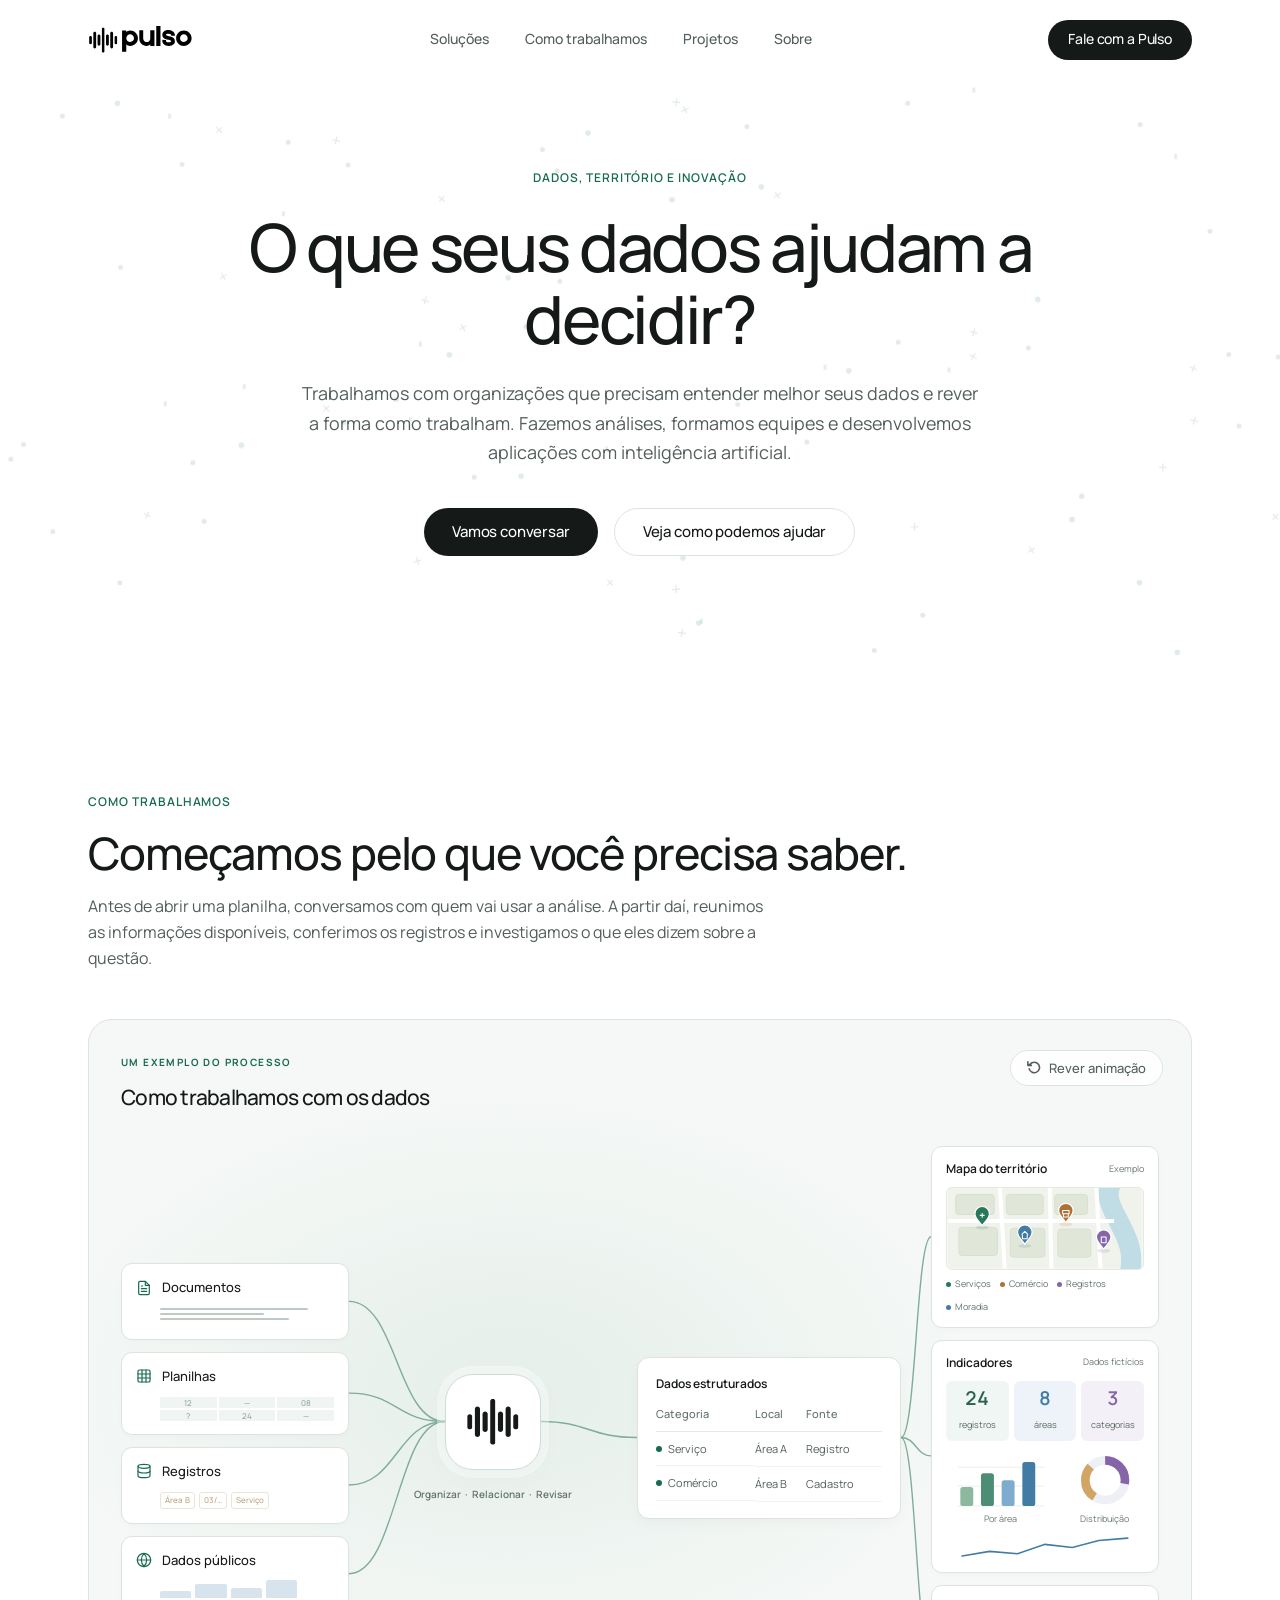
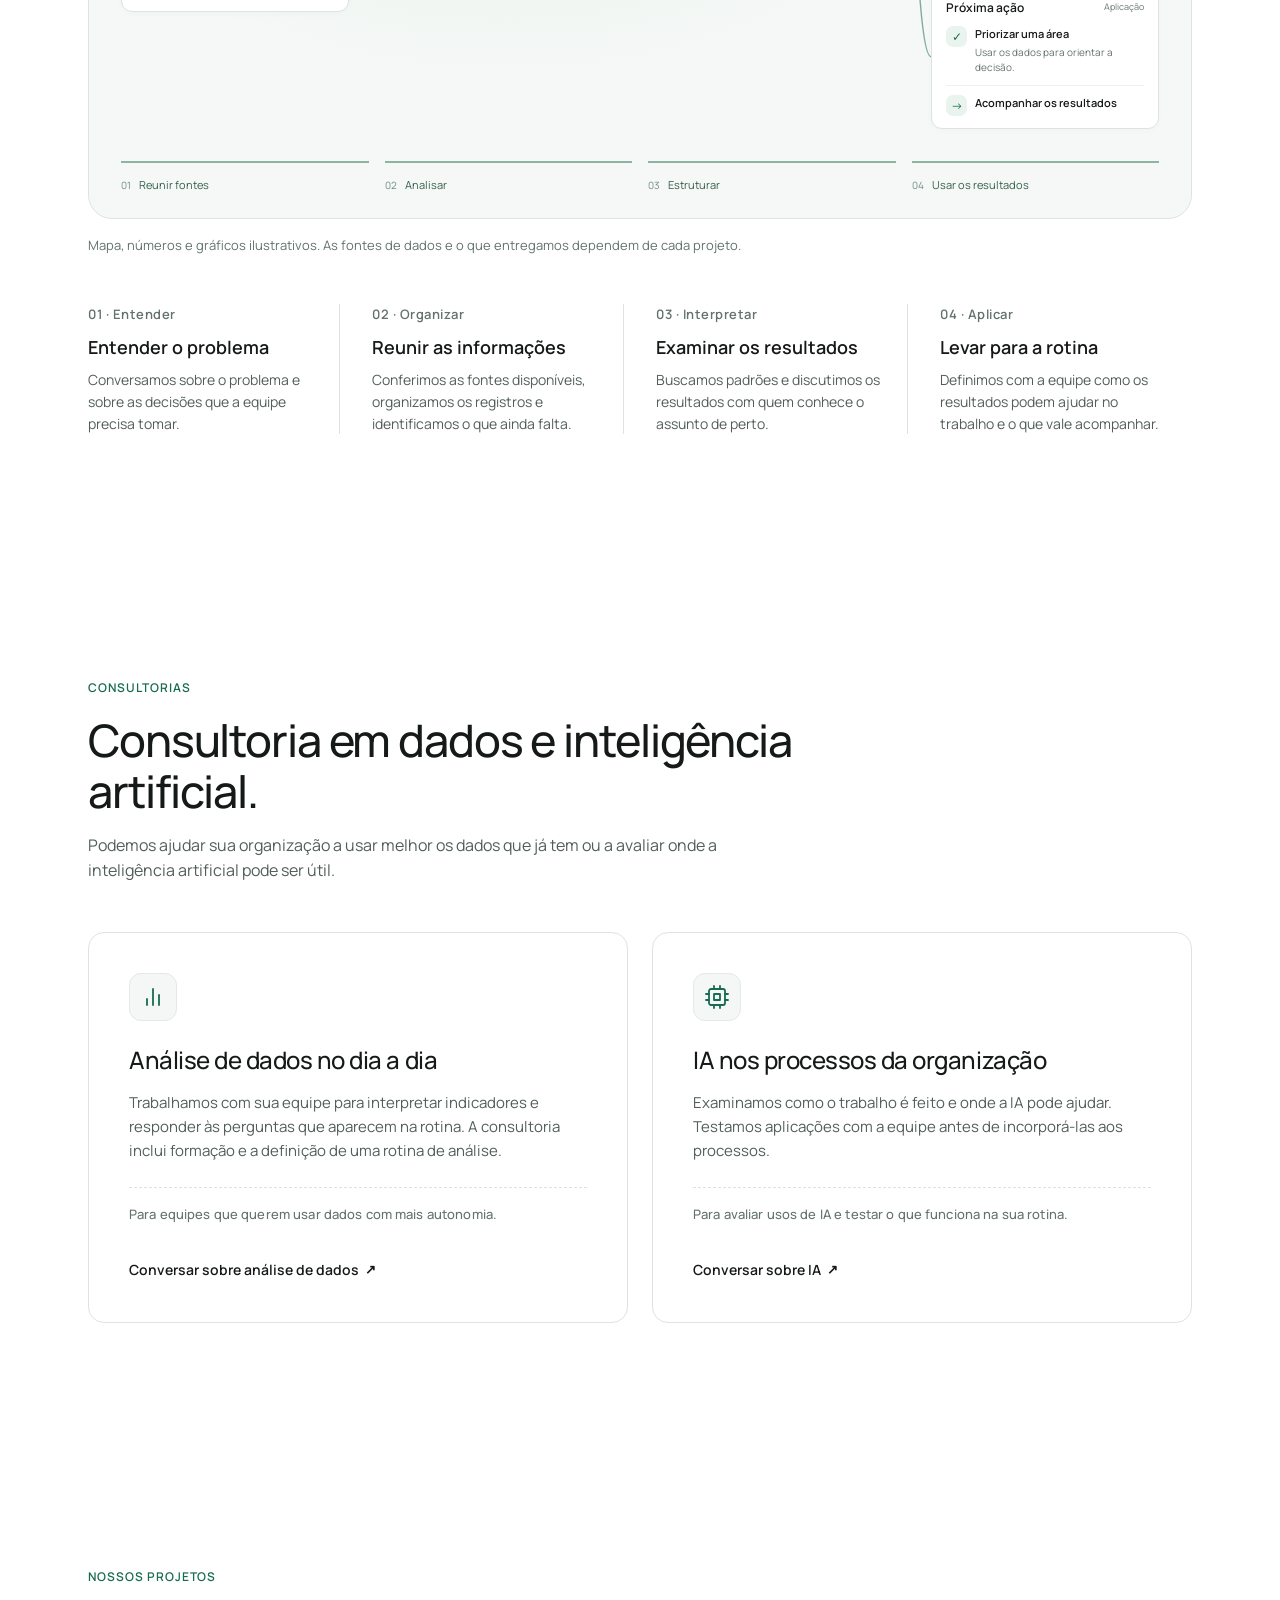
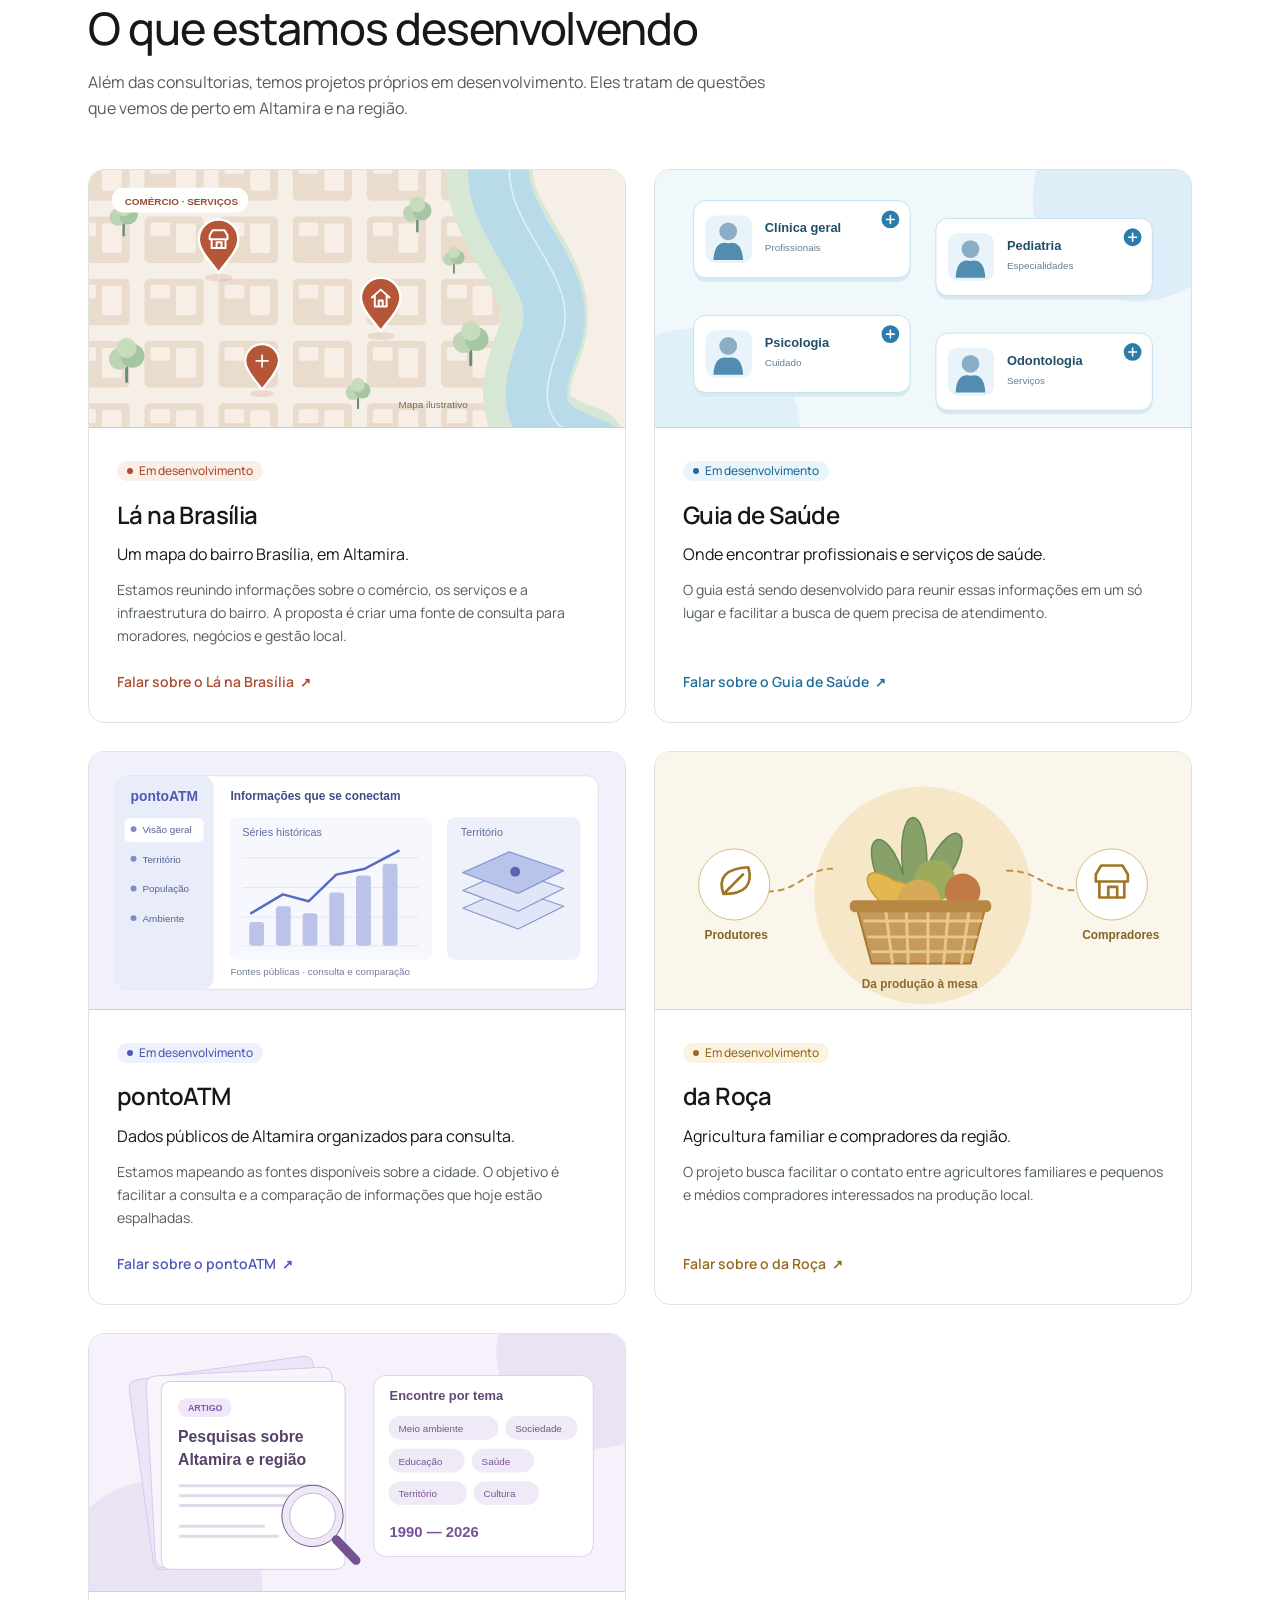
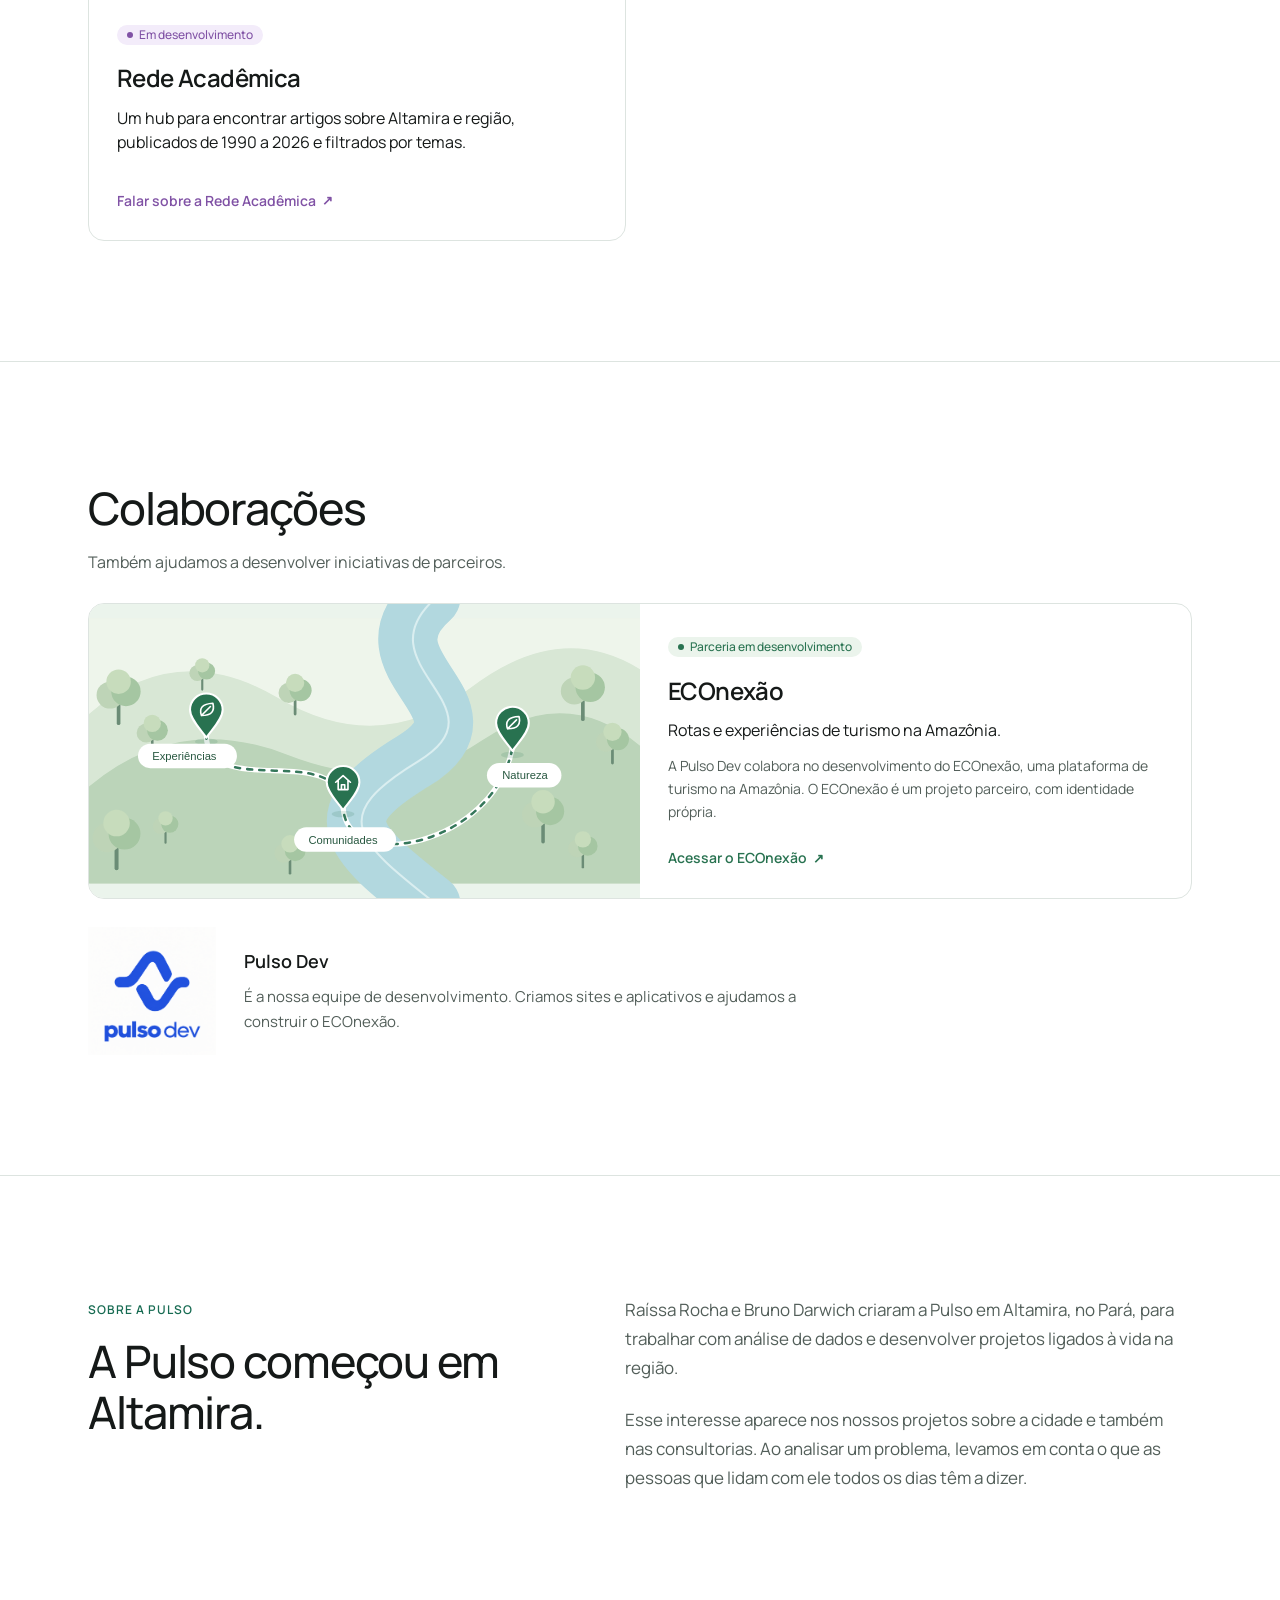
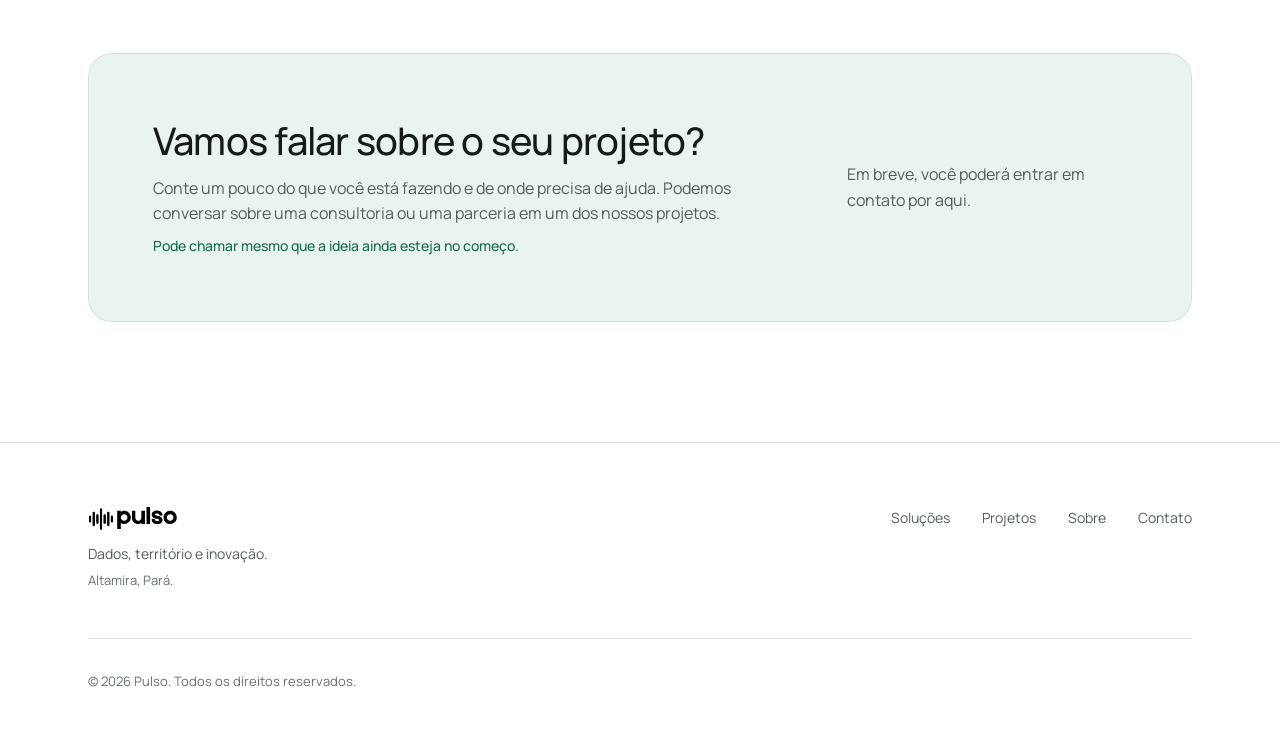
==== index.html @ f9146156 "feat: site institucional da Pulso com dinâmicas interativas e motion design" ====
<!DOCTYPE html>
<html lang="pt-BR">
<head>
  <meta charset="UTF-8">
  <meta name="viewport" content="width=device-width, initial-scale=1.0">
  <title>Pulso | Dados, território e inovação</title>
  
  <meta name="description" content="A Pulso trabalha com análise de dados, formação de equipes e uso de IA em processos. Conheça nossas consultorias e os projetos que desenvolvemos em Altamira.">
  <meta property="og:title" content="Pulso | Dados, território e inovação">
  <meta property="og:description" content="Conheça as consultorias em análise de dados e IA da Pulso e os projetos que estamos desenvolvendo em Altamira e na região.">
  <meta property="og:type" content="website">
  <meta property="og:url" content="https://brunodarwich.github.io/pulso/">
  <meta property="og:locale" content="pt_BR">
  <meta property="og:image" content="https://brunodarwich.github.io/pulso/assets/images/pulso-social.png">
  <meta property="og:image:width" content="1200">
  <meta property="og:image:height" content="630">
  <meta property="og:image:alt" content="Pulso — Da informação dispersa à ação">
  <meta name="twitter:card" content="summary_large_image">

  <!-- Favicon -->
  <link rel="icon" type="image/svg+xml" href="assets/images/pulso-symbol-ui.svg">

  <!-- Pré-carregamento e Tipografia Manrope -->
  <link rel="preconnect" href="https://fonts.googleapis.com">
  <link rel="preconnect" href="https://fonts.gstatic.com" crossorigin>
  <link href="https://fonts.googleapis.com/css2?family=Manrope:wght@400;500;600;700&display=swap" rel="stylesheet">

  <!-- Folhas de Estilos -->
  <link rel="stylesheet" href="styles/main.css">
  <link rel="stylesheet" href="styles/animation.css">

  <!-- Scripts da Aplicação Pulso -->
  <script src="scripts/config.js" defer></script>
  <script src="scripts/animation.js" defer></script>
  <script src="scripts/project-motion.js" defer></script>
  <script src="scripts/main.js" defer></script>
</head>
<body>

  <!-- Link de Acessibilidade: Pular para o Conteúdo -->
  <a href="#main-content" class="skip-link">Pular para o conteúdo principal</a>

  <!-- ========================================================================
       CABEÇALHO (Sticky Header)
       ======================================================================== -->
  <header class="site-header" role="banner">
    <div class="container">
      <a href="#inicio" class="header-brand" aria-label="Pulso — Página inicial">
        <img src="assets/images/pulso-logo-ui.svg" alt="Pulso" class="header-logo" width="116" height="31">
      </a>

      <!-- Navegação Desktop -->
      <nav class="nav-desktop" aria-label="Navegação principal">
        <a href="#solucoes" class="nav-link">Soluções</a>
        <a href="#como-trabalhamos" class="nav-link">Como trabalhamos</a>
        <a href="#projetos" class="nav-link">Projetos</a>
        <a href="#sobre" class="nav-link">Sobre</a>
      </nav>

      <!-- CTA Cabeçalho Desktop -->
      <div class="header-cta">
        <a href="#contato" class="btn btn-primary" data-contact-context="general">Fale com a Pulso</a>
      </div>

      <!-- Botão Menu Mobile -->
      <button class="mobile-menu-toggle" aria-label="Abrir menu de navegação" aria-expanded="false" aria-controls="mobile-drawer">
        <span></span>
        <span></span>
        <span></span>
      </button>
    </div>
  </header>

  <!-- Gaveta de Navegação Mobile -->
  <div id="mobile-drawer" class="mobile-drawer" inert role="dialog" aria-modal="true" aria-label="Menu móvel">
    <button type="button" class="mobile-menu-close" aria-label="Fechar menu de navegação">Fechar <span aria-hidden="true">×</span></button>
    <nav class="mobile-nav-links">
      <a href="#solucoes" class="mobile-nav-link">Soluções</a>
      <a href="#como-trabalhamos" class="mobile-nav-link">Como trabalhamos</a>
      <a href="#projetos" class="mobile-nav-link">Projetos</a>
      <a href="#sobre" class="mobile-nav-link">Sobre</a>
    </nav>
    <div class="mobile-drawer-footer">
      <a href="#contato" class="btn btn-primary" style="width: 100%;" data-contact-context="general">Fale com a Pulso</a>
    </div>
  </div>

  <!-- ========================================================================
       CONTEÚDO PRINCIPAL
       ======================================================================== -->
  <main id="main-content">

    <!-- 1. HERO SECTION -->
    <section id="inicio" class="hero" aria-labelledby="hero-title">
      <!-- Canvas Ambiental: Dados Sendo Organizados e Estruturados -->
      <canvas id="hero-data-canvas" class="hero-data-canvas" aria-hidden="true"></canvas>

      <div class="container">
        <span class="eyebrow" data-reveal="fade-up">DADOS, TERRITÓRIO E INOVAÇÃO</span>
        <h1 id="hero-title" class="hero-headline" data-reveal="hero-title">
          O que seus dados ajudam a decidir?
        </h1>
        <p class="hero-support" data-reveal="fade-up">
          Trabalhamos com organizações que precisam entender melhor seus dados e rever a forma como trabalham. Fazemos análises, formamos equipes e desenvolvemos aplicações com inteligência artificial.
        </p>
        <div class="hero-actions" data-reveal="fade-up">
          <a href="#contato" class="btn btn-primary" data-contact-context="general">Vamos conversar</a>
          <a href="#solucoes" class="btn btn-secondary">Veja como podemos ajudar</a>
        </div>
      </div>
    </section>

    <!-- 2. COMO TRABALHAMOS (Demonstração Animada do Método) -->
    <section id="como-trabalhamos" class="method-section section-spacing" aria-labelledby="method-title">
      <div class="container">
        <header class="method-header">
          <span class="eyebrow">COMO TRABALHAMOS</span>
          <h2 id="method-title" class="section-headline">
            Começamos pelo que você precisa saber.
          </h2>
          <p class="section-support">
            Antes de abrir uma planilha, conversamos com quem vai usar a análise. A partir daí, reunimos as informações disponíveis, conferimos os registros e investigamos o que eles dizem sobre a questão.
          </p>
        </header>

        <!-- Palco Animado de Transformação -->
        <div class="stage-wrapper">
          <div class="stage-container" aria-label="Demonstração visual do método Pulso">
            
            <div class="stage-intro">
              <span class="stage-eyebrow">UM EXEMPLO DO PROCESSO</span>
              <h3>Como trabalhamos com os dados</h3>
            </div>
            <!-- Botão de Controle (Rever / Pausar / Continuar) -->
            <div class="stage-controls">
              <button id="stage-control-btn" class="btn-stage-control" hidden type="button" aria-live="polite">
                <svg id="stage-control-icon" viewBox="0 0 16 16" fill="none" stroke="currentColor" stroke-width="1.8" stroke-linecap="round" stroke-linejoin="round">
                  <path d="M1 1v4h4M13 13v-4h-4"/>
                  <path d="M2.51 9a6 6 0 1 0 1.2-5.46L1 5"/>
                </svg>
                <span id="stage-control-text">Ver animação</span>
              </button>
            </div>

            <!-- Grid de Conteúdo do Palco -->
            <div class="stage-flow" aria-hidden="true">
            <!-- Canvas SVG com Caminhos e Conexões Vetoriais -->
            <svg class="stage-svg-canvas" viewBox="0 0 1104 380" preserveAspectRatio="none" aria-hidden="true">
              <!-- Conexões das 4 Fontes para o Centro -->
              <path class="flow-path path-src-1" d="M 195 90 C 260 90, 310 180, 360 180"/>
              <path class="flow-path path-src-2" d="M 195 150 C 255 150, 305 185, 360 185"/>
              <path class="flow-path path-src-3" d="M 195 215 C 255 215, 305 195, 360 195"/>
              <path class="flow-path path-src-4" d="M 195 280 C 260 280, 310 200, 360 200"/>

              <!-- Partículas em Movimento -->
              <circle class="flow-particle part-1" cx="210" cy="90" r="3.5"/>
              <circle class="flow-particle part-2" cx="210" cy="150" r="3.5"/>
              <circle class="flow-particle part-3" cx="210" cy="215" r="3.5"/>
              <circle class="flow-particle part-4" cx="210" cy="280" r="3.5"/>

              <!-- Conexão do Centro para a Tabela de Dados Estruturados -->
              <path class="flow-path path-center-table" d="M 450 190 L 520 190"/>

              <!-- Conexões da Tabela para as 3 Saídas -->
              <path class="flow-path path-out-1" d="M 760 190 C 805 190, 815 95, 860 95"/>
              <path class="flow-path path-out-2" d="M 760 190 L 860 190"/>
              <path class="flow-path path-out-3" d="M 760 190 C 805 190, 815 285, 860 285"/>
              <circle class="flow-particle" r="3.5"/>
              <circle class="flow-particle" r="3.5"/>
              <circle class="flow-particle" r="3.5"/>
              <circle class="flow-particle" r="3.5"/>
            </svg>

              <!-- ZONA 1: Fontes de Informação -->
              <div class="zone-sources">
                <div class="stage-mobile-phase" data-stage-phase="0"><span>01</span> Reunir fontes</div>
                <div class="source-card card-doc">
                  <svg viewBox="0 0 24 24" fill="none" stroke="currentColor" stroke-width="1.8" stroke-linecap="round" stroke-linejoin="round">
                    <path d="M14 2H6a2 2 0 0 0-2 2v16a2 2 0 0 0 2 2h12a2 2 0 0 0 2-2V8z"></path>
                    <polyline points="14 2 14 8 20 8"></polyline>
                    <line x1="16" y1="13" x2="8" y2="13"></line>
                    <line x1="16" y1="17" x2="8" y2="17"></line>
                    <line x1="10" y1="9" x2="8" y2="9"></line>
                  </svg>
                  <span>Documentos</span><span class="source-preview preview-document"><i></i><i></i><i></i></span>
                </div>
                <div class="source-card card-sheet">
                  <svg viewBox="0 0 24 24" fill="none" stroke="currentColor" stroke-width="1.8" stroke-linecap="round" stroke-linejoin="round">
                    <rect x="3" y="3" width="18" height="18" rx="2" ry="2"></rect>
                    <line x1="3" y1="9" x2="21" y2="9"></line>
                    <line x1="3" y1="15" x2="21" y2="15"></line>
                    <line x1="9" y1="3" x2="9" y2="21"></line>
                    <line x1="15" y1="3" x2="15" y2="21"></line>
                  </svg>
                  <span>Planilhas</span><span class="source-preview preview-sheet"><i>12</i><i>—</i><i>08</i><i>?</i><i>24</i><i>—</i></span>
                </div>
                <div class="source-card card-records">
                  <svg viewBox="0 0 24 24" fill="none" stroke="currentColor" stroke-width="1.8" stroke-linecap="round" stroke-linejoin="round">
                    <ellipse cx="12" cy="5" rx="9" ry="3"></ellipse>
                    <path d="M21 12c0 1.66-4 3-9 3s-9-1.34-9-3"></path>
                    <path d="M3 5v14c0 1.66 4 3 9 3s9-1.34 9-3V5"></path>
                  </svg>
                  <span>Registros</span><span class="source-preview preview-record"><i>Área B</i><i>03/…</i><i>Serviço</i></span>
                </div>
                <div class="source-card card-public">
                  <svg viewBox="0 0 24 24" fill="none" stroke="currentColor" stroke-width="1.8" stroke-linecap="round" stroke-linejoin="round">
                    <circle cx="12" cy="12" r="10"></circle>
                    <line x1="2" y1="12" x2="22" y2="12"></line>
                    <path d="M12 2a15.3 15.3 0 0 1 4 10 15.3 15.3 0 0 1-4 10 15.3 15.3 0 0 1-4-10 15.3 15.3 0 0 1 4-10z"></path>
                  </svg>
                  <span>Dados públicos</span><span class="source-preview preview-public"><i></i><i></i><i></i><i></i></span>
                </div>

                <!-- Fragmentos flutuantes -->
                <div class="floating-frag frag-1"></div>
                <div class="floating-frag frag-2"></div>
                <div class="floating-frag frag-3"></div>
                <div class="floating-frag frag-4"></div>
              </div>


              <!-- ZONA 2: Núcleo Organizador (Símbolo Pulso) -->
              <div class="zone-pulse-hub">
                <div class="stage-mobile-phase" data-stage-phase="1"><span>02</span> Analisar</div>
                <div class="pulse-symbol-stage" aria-label="Símbolo Pulso">
                  <svg viewBox="6 45 70 63" fill="none">
                    <defs>
                      <clipPath id="stage-clip-center"><path d="M 37 47.363281 L 44 47.363281 L 44 105.113281 L 37 105.113281 Z"/></clipPath>
                      <clipPath id="stage-clip-left"><path d="M 8.5 66 L 15 66 L 15 86 L 8.5 86 Z"/></clipPath>
                      <clipPath id="stage-clip-right"><path d="M 66 66 L 73 66 L 73 86 L 66 86 Z"/></clipPath>
                    </defs>
                    <g fill="currentColor">
                      <!-- Barra 4 (Centro - mais alta) -->
                      <g clip-path="url(#stage-clip-center)">
                        <path class="stage-bar" d="M 40.75 47.36 C 42.53 47.36 43.98 48.8 43.98 50.57 L 43.98 101.9 C 43.98 103.67 42.53 105.1 40.75 105.1 C 38.97 105.1 37.52 103.67 37.52 101.9 L 37.52 50.57 C 37.52 48.8 38.97 47.36 40.75 47.36 Z"/>
                      </g>
                      <!-- Barra 1 (Extrema esquerda) -->
                      <g clip-path="url(#stage-clip-left)">
                        <path class="stage-bar" d="M 11.73 66.61 C 13.51 66.61 14.95 68.05 14.95 69.82 L 14.95 82.65 C 14.95 84.42 13.51 85.86 11.73 85.86 C 9.95 85.86 8.5 84.42 8.5 82.65 L 8.5 69.82 C 8.5 68.05 9.95 66.61 11.73 66.61 Z"/>
                      </g>
                      <!-- Barra 2 -->
                      <path class="stage-bar" d="M 24.63 60.2 C 24.63 58.42 23.18 56.98 21.4 56.98 C 19.62 56.98 18.18 58.42 18.18 60.2 L 18.18 92.28 C 18.18 94.05 19.62 95.48 21.4 95.48 C 23.18 95.48 24.63 94.05 24.63 92.28 Z"/>
                      <!-- Barra 3 -->
                      <path class="stage-bar" d="M 31.08 63.4 C 32.86 63.4 34.3 64.84 34.3 66.61 L 34.3 85.86 C 34.3 87.63 32.86 89.07 31.08 89.07 C 29.3 89.07 27.85 87.63 27.85 85.86 L 27.85 66.61 C 27.85 64.84 29.3 63.4 31.08 63.4 Z"/>
                      <!-- Barra 7 (Extrema direita) -->
                      <g clip-path="url(#stage-clip-right)">
                        <path class="stage-bar" d="M 66.55 69.82 C 66.55 68.05 68 66.61 69.78 66.61 C 71.56 66.61 73 68.05 73 69.82 L 73 82.65 C 73 84.42 71.56 85.86 69.78 85.86 C 68 85.86 66.55 84.42 66.55 82.65 Z"/>
                      </g>
                      <!-- Barra 6 -->
                      <path class="stage-bar" d="M 60.1 56.98 C 61.88 56.98 63.33 58.42 63.33 60.2 L 63.33 92.28 C 63.33 94.05 61.88 95.48 60.1 95.48 C 58.32 95.48 56.88 94.05 56.88 92.28 L 56.88 60.2 C 56.88 58.42 58.32 56.98 60.1 56.98 Z"/>
                      <!-- Barra 5 -->
                      <path class="stage-bar" d="M 53.65 66.61 C 53.65 64.84 52.21 63.4 50.43 63.4 C 48.65 63.4 47.2 64.84 47.2 66.61 L 47.2 85.86 C 47.2 87.63 48.65 89.07 50.43 89.07 C 52.21 89.07 53.65 87.63 53.65 85.86 Z"/>
                    </g>
                  </svg>
                </div>
                <div class="pulse-steps-legend">
                  <span class="pulse-step-tag step-organizar">Organizar</span>
                  <span>·</span>
                  <span class="pulse-step-tag step-relacionar">Relacionar</span>
                  <span>·</span>
                  <span class="pulse-step-tag step-revisar">Revisar</span>
                </div>
              </div>


              <!-- ZONA 3: Tabela de Dados Estruturados -->
              <div class="zone-structured-table">
                <div class="stage-mobile-phase" data-stage-phase="2"><span>03</span> Estruturar</div>
                <div class="table-header-title">Dados estruturados</div>
                <table class="structured-table">
                  <thead>
                    <tr>
                      <th>Categoria</th>
                      <th>Local</th>
                      <th>Fonte</th>
                    </tr>
                  </thead>
                  <tbody>
                    <tr class="table-row">
                      <td class="status-dot-cell"><span class="dot-green"></span> Serviço</td>
                      <td>Área A</td>
                      <td>Registro</td>
                    </tr>
                    <tr class="table-row">
                      <td class="status-dot-cell"><span class="dot-green"></span> Comércio</td>
                      <td>Área B</td>
                      <td>Cadastro</td>
                    </tr>
                  </tbody>
                </table>
              </div>

              <!-- ZONA 4: Saídas e Aplicação -->
              <div class="zone-outputs">
                <div class="stage-mobile-phase" data-stage-phase="3"><span>04</span> Usar os resultados</div>
                <!-- Illustrative outputs: each detail follows the stage's shared clock. -->
                <div class="output-card output-map">
                  <div class="output-heading"><span class="output-label">Mapa do território</span><span class="result-note">Exemplo</span></div>
                  <div class="mini-map-visual">
                    <svg class="mini-map-svg" viewBox="0 0 240 100" fill="none">
                      <rect width="240" height="100" fill="#F0F3EC"/>
                      <path d="M 205 -10 C 180 23 242 56 224 110" stroke="#C0DCE5" stroke-width="25"/>
                      <g fill="#E0E7D9" stroke="#D4DECD"><rect x="9" y="8" width="48" height="25" rx="4"/><rect x="72" y="8" width="46" height="25" rx="4"/><rect x="132" y="8" width="41" height="25" rx="4"/><rect x="13" y="49" width="48" height="35" rx="4"/><rect x="77" y="50" width="43" height="36" rx="4"/><rect x="136" y="51" width="41" height="35" rx="4"/></g>
                      <path d="M 0 41 H 206 M 64 0 L 70 100 M 126 0 L 128 100 M 184 0 L 189 100" stroke="white" stroke-width="5"/>
                      <g transform="translate(42 47)"><g class="result-pin" data-result="pin" data-order="0"><ellipse cy="2" rx="8" ry="2.5" fill="#28785A" opacity=".16"/><path d="M 0 0 C -3 -5 -9 -9 -9 -15 A 9 9 0 1 1 9 -15 C 9 -9 3 -5 0 0 Z" fill="#28785A" stroke="white" stroke-width="1.5"/><path d="M -3 -13 H 3 M 0 -16 V -10" stroke="white" stroke-width="1.3" stroke-linejoin="round" fill="none"/></g></g><g transform="translate(95 70)"><g class="result-pin" data-result="pin" data-order="1"><ellipse cy="2" rx="8" ry="2.5" fill="#427CA5" opacity=".16"/><path d="M 0 0 C -3 -5 -9 -9 -9 -15 A 9 9 0 1 1 9 -15 C 9 -9 3 -5 0 0 Z" fill="#427CA5" stroke="white" stroke-width="1.5"/><path d="M -4 -12 L 0 -16 L 4 -12 M -3 -12 V -7 H 3 V -12" stroke="white" stroke-width="1.3" stroke-linejoin="round" fill="none"/></g></g><g transform="translate(146 43)"><g class="result-pin" data-result="pin" data-order="2"><ellipse cy="2" rx="8" ry="2.5" fill="#AD7138" opacity=".16"/><path d="M 0 0 C -3 -5 -9 -9 -9 -15 A 9 9 0 1 1 9 -15 C 9 -9 3 -5 0 0 Z" fill="#AD7138" stroke="white" stroke-width="1.5"/><path d="M -4 -15 H 4 V -11 H -4 Z M -3 -11 V -7 H 3 V -11" stroke="white" stroke-width="1.3" stroke-linejoin="round" fill="none"/></g></g><g transform="translate(193 76)"><g class="result-pin" data-result="pin" data-order="3"><ellipse cy="2" rx="8" ry="2.5" fill="#8564A7" opacity=".16"/><path d="M 0 0 C -3 -5 -9 -9 -9 -15 A 9 9 0 1 1 9 -15 C 9 -9 3 -5 0 0 Z" fill="#8564A7" stroke="white" stroke-width="1.5"/><path d="M -3 -15 H 3 V -8 H -3 Z" stroke="white" stroke-width="1.3" stroke-linejoin="round" fill="none"/></g></g>
                    </svg>
                  </div>
                  <div class="map-key"><span>Serviços</span><span>Comércio</span><span>Registros</span><span>Moradia</span></div>
                </div>
                <div class="output-card output-metrics">
                  <div class="output-heading"><span class="output-label">Indicadores</span><span class="result-note">Dados fictícios</span></div>
                  <div class="result-stats">
                    <div data-result="stat"><strong data-count="24">24</strong><span>registros</span></div>
                    <div data-result="stat"><strong data-count="8">8</strong><span>áreas</span></div>
                    <div data-result="stat"><strong data-count="3">3</strong><span>categorias</span></div>
                  </div>
                  <div class="result-charts">
                    <div><svg viewBox="0 0 110 72" fill="none"><path d="M 5 20 H 106 M 5 42 H 106 M 5 65 H 106" stroke="#E8EDEA"/><rect data-result="bar" data-order="0" x="8" y="43" width="15" height="22" rx="3" fill="#8CB8A0"/><rect data-result="bar" data-order="1" x="32" y="27" width="15" height="38" rx="3" fill="#4E8D75"/><rect data-result="bar" data-order="2" x="56" y="35" width="15" height="30" rx="3" fill="#7EACCE"/><rect data-result="bar" data-order="3" x="80" y="14" width="15" height="51" rx="3" fill="#427CA5"/></svg><span>Por área</span></div>
                    <div><svg viewBox="0 0 76 72" fill="none"><circle cx="38" cy="35" r="23" stroke="#EDF0F4" stroke-width="10"/><g transform="rotate(-90 38 35)"><circle data-result="ring" cx="38" cy="35" r="23" pathLength="100" stroke="#8564A7" stroke-width="10" stroke-dasharray="55 100"/><circle data-result="ring" data-order="1" cx="38" cy="35" r="23" pathLength="100" stroke="#D2A465" stroke-width="10" stroke-dasharray="28 100" stroke-dashoffset="-59"/></g></svg><span>Distribuição</span></div>
                  </div>
                  <svg class="result-trend" viewBox="0 0 220 32" fill="none"><path d="M 4 27 L 39 21 L 75 24 L 110 12 L 145 16 L 179 7 L 216 4" stroke="#427CA5" stroke-width="2" stroke-linecap="round" pathLength="100" data-result="trend"/></svg>
                </div>
                <div class="output-card output-action">
                  <div class="output-heading"><span class="output-label">Próxima ação</span><span class="result-note">Aplicação</span></div>
                  <div class="result-action" data-result="action"><span class="result-check">✓</span><div><strong>Priorizar uma área</strong><span>Usar os dados para orientar a decisão.</span></div></div>
                  <div class="result-action secondary" data-result="action" data-order="1"><span class="result-check">→</span><div><strong>Acompanhar os resultados</strong></div></div>
                </div>
              </div>

            </div>

            <div class="stage-timeline" aria-hidden="true">
              <div class="stage-phase" data-stage-phase="0"><span>01</span> Reunir fontes</div>
              <div class="stage-phase" data-stage-phase="1"><span>02</span> Analisar</div>
              <div class="stage-phase" data-stage-phase="2"><span>03</span> Estruturar</div>
              <div class="stage-phase" data-stage-phase="3"><span>04</span> Usar os resultados</div>
            </div>
            <!-- Descrição Textual de Acessibilidade -->
            <div style="position: absolute; width: 1px; height: 1px; padding: 0; margin: -1px; overflow: hidden; clip: rect(0, 0, 0, 0); white-space: nowrap; border: 0;">
              Informações dispersas em documentos, planilhas e registros são reunidas, organizadas e relacionadas. A análise transforma essas fontes em dados estruturados, mapas, indicadores e recomendações.
            </div>

          </div>
          <!-- Legenda Permanente -->
          <p class="stage-caption">
            Mapa, números e gráficos ilustrativos. As fontes de dados e o que entregamos dependem de cada projeto.
          </p>
        </div>

        <!-- Quatro Etapas do Método -->
        <div class="method-steps">
          <div class="step-card">
            <div class="step-number">01 · Entender</div>
            <h3 class="step-title">Entender o problema</h3>
            <p class="step-description">Conversamos sobre o problema e sobre as decisões que a equipe precisa tomar.</p>
          </div>
          <div class="step-card">
            <div class="step-number">02 · Organizar</div>
            <h3 class="step-title">Reunir as informações</h3>
            <p class="step-description">Conferimos as fontes disponíveis, organizamos os registros e identificamos o que ainda falta.</p>
          </div>
          <div class="step-card">
            <div class="step-number">03 · Interpretar</div>
            <h3 class="step-title">Examinar os resultados</h3>
            <p class="step-description">Buscamos padrões e discutimos os resultados com quem conhece o assunto de perto.</p>
          </div>
          <div class="step-card">
            <div class="step-number">04 · Aplicar</div>
            <h3 class="step-title">Levar para a rotina</h3>
            <p class="step-description">Definimos com a equipe como os resultados podem ajudar no trabalho e o que vale acompanhar.</p>
          </div>
        </div>

      </div>
    </section>

    <!-- 3. CONSULTORIAS (Consultorias) -->
    <section id="solucoes" class="consulting-section section-spacing" aria-labelledby="consulting-title">
      <div class="container">
        <header class="consulting-header">
          <span class="eyebrow">CONSULTORIAS</span>
          <h2 id="consulting-title" class="section-headline">
            Consultoria em dados e inteligência artificial.
          </h2>
          <p class="section-support">
            Podemos ajudar sua organização a usar melhor os dados que já tem ou a avaliar onde a inteligência artificial pode ser útil.
          </p>
        </header>

        <div class="consulting-grid">
          <!-- Consultoria 1: Cultura de Análise de Dados -->
          <article class="consulting-card">
            <div>
              <div class="consulting-icon-wrapper" aria-hidden="true">
                <svg viewBox="0 0 24 24" fill="none" stroke="currentColor" stroke-width="1.8" stroke-linecap="round" stroke-linejoin="round">
                  <line x1="18" y1="20" x2="18" y2="10"></line>
                  <line x1="12" y1="20" x2="12" y2="4"></line>
                  <line x1="6" y1="20" x2="6" y2="14"></line>
                </svg>
              </div>
              <h3 class="consulting-title">Análise de dados no dia a dia</h3>
              <p class="consulting-desc">
                Trabalhamos com sua equipe para interpretar indicadores e responder às perguntas que aparecem na rotina. A consultoria inclui formação e a definição de uma rotina de análise.
              </p>
              <div class="consulting-topics">
                Para equipes que querem usar dados com mais autonomia.
              </div>
            </div>
            <div class="consulting-footer">
              <a href="#contato" class="link-action" data-contact-context="culturaDados">
                Conversar sobre análise de dados <span class="arrow">↗</span>
              </a>
            </div>
          </article>

          <!-- Consultoria 2: Inovação de Processos com IA -->
          <article class="consulting-card">
            <div>
              <div class="consulting-icon-wrapper" aria-hidden="true">
                <svg viewBox="0 0 24 24" fill="none" stroke="currentColor" stroke-width="1.8" stroke-linecap="round" stroke-linejoin="round">
                  <rect x="4" y="4" width="16" height="16" rx="2" ry="2"></rect>
                  <rect x="9" y="9" width="6" height="6"></rect>
                  <line x1="9" y1="1" x2="9" y2="4"></line>
                  <line x1="15" y1="1" x2="15" y2="4"></line>
                  <line x1="9" y1="20" x2="9" y2="23"></line>
                  <line x1="15" y1="20" x2="15" y2="23"></line>
                  <line x1="20" y1="9" x2="23" y2="9"></line>
                  <line x1="20" y1="15" x2="23" y2="15"></line>
                  <line x1="1" y1="9" x2="4" y2="9"></line>
                  <line x1="1" y1="15" x2="4" y2="15"></line>
                </svg>
              </div>
              <h3 class="consulting-title">IA nos processos da organização</h3>
              <p class="consulting-desc">
                Examinamos como o trabalho é feito e onde a IA pode ajudar. Testamos aplicações com a equipe antes de incorporá-las aos processos.
              </p>
              <div class="consulting-topics">
                Para avaliar usos de IA e testar o que funciona na sua rotina.
              </div>
            </div>
            <div class="consulting-footer">
              <a href="#contato" class="link-action" data-contact-context="processosIA">
                Conversar sobre IA <span class="arrow">↗</span>
              </a>
            </div>
          </article>
        </div>

      </div>
    </section>

    <!-- 4. NOSSOS PROJETOS (Portfólio) -->
    <section id="projetos" class="projects-section section-spacing" aria-labelledby="projects-title">
      <div class="container">
        <header class="projects-header">
          <span class="eyebrow">NOSSOS PROJETOS</span>
          <h2 id="projects-title" class="section-headline">
            O que estamos desenvolvendo
          </h2>
          <p class="section-support">
            Além das consultorias, temos projetos próprios em desenvolvimento. Eles tratam de questões que vemos de perto em Altamira e na região.
          </p>
        </header>

        <div class="projects-grid">
          <article class="project-card project--territorio">
            <div class="project-visual" aria-hidden="true">
              <svg xmlns="http://www.w3.org/2000/svg" viewBox="0 0 540 260" fill="none" color="#A94E31" aria-hidden="true" focusable="false" class="project-artwork"><rect x="0" y="0" width="540" height="260" rx="0" fill="#F6EFE7" stroke="none" /><rect x="-20" y="-16" width="60" height="47" rx="5" fill="#EADCCD" stroke="none" /><rect x="-14" y="-10" width="20" height="14" rx="2" fill="#F7EFE5" stroke="none" /><rect x="12" y="-9" width="20" height="30" rx="2" fill="#F7EFE5" stroke="none" /><rect x="55" y="-16" width="60" height="47" rx="5" fill="#EADCCD" stroke="none" /><rect x="61" y="-10" width="20" height="14" rx="2" fill="#F7EFE5" stroke="none" /><rect x="87" y="-9" width="20" height="30" rx="2" fill="#F7EFE5" stroke="none" /><rect x="130" y="-16" width="60" height="47" rx="5" fill="#EADCCD" stroke="none" /><rect x="136" y="-10" width="20" height="14" rx="2" fill="#F7EFE5" stroke="none" /><rect x="162" y="-9" width="20" height="30" rx="2" fill="#F7EFE5" stroke="none" /><rect x="205" y="-16" width="60" height="47" rx="5" fill="#EADCCD" stroke="none" /><rect x="211" y="-10" width="20" height="14" rx="2" fill="#F7EFE5" stroke="none" /><rect x="237" y="-9" width="20" height="30" rx="2" fill="#F7EFE5" stroke="none" /><rect x="280" y="-16" width="60" height="47" rx="5" fill="#EADCCD" stroke="none" /><rect x="286" y="-10" width="20" height="14" rx="2" fill="#F7EFE5" stroke="none" /><rect x="312" y="-9" width="20" height="30" rx="2" fill="#F7EFE5" stroke="none" /><rect x="355" y="-16" width="60" height="47" rx="5" fill="#EADCCD" stroke="none" /><rect x="361" y="-10" width="20" height="14" rx="2" fill="#F7EFE5" stroke="none" /><rect x="387" y="-9" width="20" height="30" rx="2" fill="#F7EFE5" stroke="none" /><rect x="-20" y="47" width="60" height="47" rx="5" fill="#EADCCD" stroke="none" /><rect x="-14" y="53" width="20" height="14" rx="2" fill="#F7EFE5" stroke="none" /><rect x="12" y="54" width="20" height="30" rx="2" fill="#F7EFE5" stroke="none" /><rect x="55" y="47" width="60" height="47" rx="5" fill="#EADCCD" stroke="none" /><rect x="61" y="53" width="20" height="14" rx="2" fill="#F7EFE5" stroke="none" /><rect x="87" y="54" width="20" height="30" rx="2" fill="#F7EFE5" stroke="none" /><rect x="130" y="47" width="60" height="47" rx="5" fill="#EADCCD" stroke="none" /><rect x="136" y="53" width="20" height="14" rx="2" fill="#F7EFE5" stroke="none" /><rect x="162" y="54" width="20" height="30" rx="2" fill="#F7EFE5" stroke="none" /><rect x="205" y="47" width="60" height="47" rx="5" fill="#EADCCD" stroke="none" /><rect x="211" y="53" width="20" height="14" rx="2" fill="#F7EFE5" stroke="none" /><rect x="237" y="54" width="20" height="30" rx="2" fill="#F7EFE5" stroke="none" /><rect x="280" y="47" width="60" height="47" rx="5" fill="#EADCCD" stroke="none" /><rect x="286" y="53" width="20" height="14" rx="2" fill="#F7EFE5" stroke="none" /><rect x="312" y="54" width="20" height="30" rx="2" fill="#F7EFE5" stroke="none" /><rect x="355" y="47" width="60" height="47" rx="5" fill="#EADCCD" stroke="none" /><rect x="361" y="53" width="20" height="14" rx="2" fill="#F7EFE5" stroke="none" /><rect x="387" y="54" width="20" height="30" rx="2" fill="#F7EFE5" stroke="none" /><rect x="-20" y="110" width="60" height="47" rx="5" fill="#EADCCD" stroke="none" /><rect x="-14" y="116" width="20" height="14" rx="2" fill="#F7EFE5" stroke="none" /><rect x="12" y="117" width="20" height="30" rx="2" fill="#F7EFE5" stroke="none" /><rect x="55" y="110" width="60" height="47" rx="5" fill="#EADCCD" stroke="none" /><rect x="61" y="116" width="20" height="14" rx="2" fill="#F7EFE5" stroke="none" /><rect x="87" y="117" width="20" height="30" rx="2" fill="#F7EFE5" stroke="none" /><rect x="130" y="110" width="60" height="47" rx="5" fill="#EADCCD" stroke="none" /><rect x="136" y="116" width="20" height="14" rx="2" fill="#F7EFE5" stroke="none" /><rect x="162" y="117" width="20" height="30" rx="2" fill="#F7EFE5" stroke="none" /><rect x="205" y="110" width="60" height="47" rx="5" fill="#EADCCD" stroke="none" /><rect x="211" y="116" width="20" height="14" rx="2" fill="#F7EFE5" stroke="none" /><rect x="237" y="117" width="20" height="30" rx="2" fill="#F7EFE5" stroke="none" /><rect x="280" y="110" width="60" height="47" rx="5" fill="#EADCCD" stroke="none" /><rect x="286" y="116" width="20" height="14" rx="2" fill="#F7EFE5" stroke="none" /><rect x="312" y="117" width="20" height="30" rx="2" fill="#F7EFE5" stroke="none" /><rect x="355" y="110" width="60" height="47" rx="5" fill="#EADCCD" stroke="none" /><rect x="361" y="116" width="20" height="14" rx="2" fill="#F7EFE5" stroke="none" /><rect x="387" y="117" width="20" height="30" rx="2" fill="#F7EFE5" stroke="none" /><rect x="-20" y="173" width="60" height="47" rx="5" fill="#EADCCD" stroke="none" /><rect x="-14" y="179" width="20" height="14" rx="2" fill="#F7EFE5" stroke="none" /><rect x="12" y="180" width="20" height="30" rx="2" fill="#F7EFE5" stroke="none" /><rect x="55" y="173" width="60" height="47" rx="5" fill="#EADCCD" stroke="none" /><rect x="61" y="179" width="20" height="14" rx="2" fill="#F7EFE5" stroke="none" /><rect x="87" y="180" width="20" height="30" rx="2" fill="#F7EFE5" stroke="none" /><rect x="130" y="173" width="60" height="47" rx="5" fill="#EADCCD" stroke="none" /><rect x="136" y="179" width="20" height="14" rx="2" fill="#F7EFE5" stroke="none" /><rect x="162" y="180" width="20" height="30" rx="2" fill="#F7EFE5" stroke="none" /><rect x="205" y="173" width="60" height="47" rx="5" fill="#EADCCD" stroke="none" /><rect x="211" y="179" width="20" height="14" rx="2" fill="#F7EFE5" stroke="none" /><rect x="237" y="180" width="20" height="30" rx="2" fill="#F7EFE5" stroke="none" /><rect x="280" y="173" width="60" height="47" rx="5" fill="#EADCCD" stroke="none" /><rect x="286" y="179" width="20" height="14" rx="2" fill="#F7EFE5" stroke="none" /><rect x="312" y="180" width="20" height="30" rx="2" fill="#F7EFE5" stroke="none" /><rect x="355" y="173" width="60" height="47" rx="5" fill="#EADCCD" stroke="none" /><rect x="361" y="179" width="20" height="14" rx="2" fill="#F7EFE5" stroke="none" /><rect x="387" y="180" width="20" height="30" rx="2" fill="#F7EFE5" stroke="none" /><rect x="-20" y="236" width="60" height="47" rx="5" fill="#EADCCD" stroke="none" /><rect x="-14" y="242" width="20" height="14" rx="2" fill="#F7EFE5" stroke="none" /><rect x="12" y="243" width="20" height="30" rx="2" fill="#F7EFE5" stroke="none" /><rect x="55" y="236" width="60" height="47" rx="5" fill="#EADCCD" stroke="none" /><rect x="61" y="242" width="20" height="14" rx="2" fill="#F7EFE5" stroke="none" /><rect x="87" y="243" width="20" height="30" rx="2" fill="#F7EFE5" stroke="none" /><rect x="130" y="236" width="60" height="47" rx="5" fill="#EADCCD" stroke="none" /><rect x="136" y="242" width="20" height="14" rx="2" fill="#F7EFE5" stroke="none" /><rect x="162" y="243" width="20" height="30" rx="2" fill="#F7EFE5" stroke="none" /><rect x="205" y="236" width="60" height="47" rx="5" fill="#EADCCD" stroke="none" /><rect x="211" y="242" width="20" height="14" rx="2" fill="#F7EFE5" stroke="none" /><rect x="237" y="243" width="20" height="30" rx="2" fill="#F7EFE5" stroke="none" /><rect x="280" y="236" width="60" height="47" rx="5" fill="#EADCCD" stroke="none" /><rect x="286" y="242" width="20" height="14" rx="2" fill="#F7EFE5" stroke="none" /><rect x="312" y="243" width="20" height="30" rx="2" fill="#F7EFE5" stroke="none" /><rect x="355" y="236" width="60" height="47" rx="5" fill="#EADCCD" stroke="none" /><rect x="361" y="242" width="20" height="14" rx="2" fill="#F7EFE5" stroke="none" /><rect x="387" y="243" width="20" height="30" rx="2" fill="#F7EFE5" stroke="none" /><path d="M 406 -20 C 388 59 483 103 454 176 S 449 264 500 283" fill="none" stroke="#D6E7D5" stroke-width="88" stroke-linecap="round" stroke-linejoin="round" /><path d="M 415 -20 C 398 59 493 103 464 176 S 459 264 510 283" fill="none" stroke="#B9DBE9" stroke-width="62" stroke-linecap="round" stroke-linejoin="round" /><path d="M 426 -20 C 409 59 504 103 475 176 S 470 264 521 283" fill="none" stroke="#E4F2F7" stroke-width="1.4" stroke-linecap="round" stroke-linejoin="round" /><g transform="translate(34 66) scale(0.8)"><path d="M 0 0 V -23" fill="none" stroke="#6B8C76" stroke-width="3" stroke-linecap="round" stroke-linejoin="round" /><circle cx="-7" cy="-23" r="11" fill="#BED4B7" stroke="none" /><circle cx="6" cy="-26" r="12" fill="#A5C6A2" stroke="none" /><circle cx="0" cy="-34" r="10" fill="#C7DCBC" stroke="none" /></g><g transform="translate(331 62) scale(0.8)"><path d="M 0 0 V -23" fill="none" stroke="#6B8C76" stroke-width="3" stroke-linecap="round" stroke-linejoin="round" /><circle cx="-7" cy="-23" r="11" fill="#BED4B7" stroke="none" /><circle cx="6" cy="-26" r="12" fill="#A5C6A2" stroke="none" /><circle cx="0" cy="-34" r="10" fill="#C7DCBC" stroke="none" /></g><g transform="translate(385 197) scale(1)"><path d="M 0 0 V -23" fill="none" stroke="#6B8C76" stroke-width="3" stroke-linecap="round" stroke-linejoin="round" /><circle cx="-7" cy="-23" r="11" fill="#BED4B7" stroke="none" /><circle cx="6" cy="-26" r="12" fill="#A5C6A2" stroke="none" /><circle cx="0" cy="-34" r="10" fill="#C7DCBC" stroke="none" /></g><g transform="translate(37 214) scale(1)"><path d="M 0 0 V -23" fill="none" stroke="#6B8C76" stroke-width="3" stroke-linecap="round" stroke-linejoin="round" /><circle cx="-7" cy="-23" r="11" fill="#BED4B7" stroke="none" /><circle cx="6" cy="-26" r="12" fill="#A5C6A2" stroke="none" /><circle cx="0" cy="-34" r="10" fill="#C7DCBC" stroke="none" /></g><g transform="translate(271 241) scale(0.7)"><path d="M 0 0 V -23" fill="none" stroke="#6B8C76" stroke-width="3" stroke-linecap="round" stroke-linejoin="round" /><circle cx="-7" cy="-23" r="11" fill="#BED4B7" stroke="none" /><circle cx="6" cy="-26" r="12" fill="#A5C6A2" stroke="none" /><circle cx="0" cy="-34" r="10" fill="#C7DCBC" stroke="none" /></g><g transform="translate(368 104) scale(0.6)"><path d="M 0 0 V -23" fill="none" stroke="#6B8C76" stroke-width="3" stroke-linecap="round" stroke-linejoin="round" /><circle cx="-7" cy="-23" r="11" fill="#BED4B7" stroke="none" /><circle cx="6" cy="-26" r="12" fill="#A5C6A2" stroke="none" /><circle cx="0" cy="-34" r="10" fill="#C7DCBC" stroke="none" /></g><g data-motion-part="pin"><g transform="translate(130 104) scale(1)"><ellipse cy="5" rx="14" ry="4" fill="#B45637" opacity=".15" /><path d="M 0 0 C -6 -9 -20 -22 -20 -34 A 20 20 0 1 1 20 -34 C 20 -22 6 -9 0 0 Z" fill="#B45637" stroke="white" stroke-width="2.5" stroke-linecap="round" stroke-linejoin="round" /><g transform="translate(0 -34)"><path d="M -9 -4 L -6 -9 H 6 L 9 -4 V 0 H -9 Z M -7 0 V 9 H 7 V 0 M -2 9 V 3 H 3 V 9" fill="none" stroke="white" stroke-width="2" stroke-linecap="round" stroke-linejoin="round" /></g></g></g><g data-motion-part="pin"><g transform="translate(294 163) scale(1)"><ellipse cy="5" rx="14" ry="4" fill="#B45637" opacity=".15" /><path d="M 0 0 C -6 -9 -20 -22 -20 -34 A 20 20 0 1 1 20 -34 C 20 -22 6 -9 0 0 Z" fill="#B45637" stroke="white" stroke-width="2.5" stroke-linecap="round" stroke-linejoin="round" /><g transform="translate(0 -34)"><path d="M -9 0 L 0 -8 L 9 0 M -6 -2 V 9 H 6 V -2 M -2 9 V 3 H 2 V 9" fill="none" stroke="white" stroke-width="2" stroke-linecap="round" stroke-linejoin="round" /></g></g></g><g data-motion-part="pin"><g transform="translate(174 222) scale(0.85)"><ellipse cy="5" rx="14" ry="4" fill="#B45637" opacity=".15" /><path d="M 0 0 C -6 -9 -20 -22 -20 -34 A 20 20 0 1 1 20 -34 C 20 -22 6 -9 0 0 Z" fill="#B45637" stroke="white" stroke-width="2.5" stroke-linecap="round" stroke-linejoin="round" /><g transform="translate(0 -34)"><path d="M -7 0 H 7 M 0 -7 V 7" fill="none" stroke="white" stroke-width="2" stroke-linecap="round" stroke-linejoin="round" /></g></g></g><rect x="22" y="18" width="138" height="25" rx="12" fill="#FFFFFF" stroke="none" /><text x="35" y="35" font-family="Arial, sans-serif" font-size="10" fill="#925037" font-weight="700">COMÉRCIO · SERVIÇOS</text><text x="312" y="241" font-family="Arial, sans-serif" font-size="10" fill="#776B62" font-weight="400">Mapa ilustrativo</text></svg>
            </div>
            <div class="project-info">
            <div class="project-meta">
              <span class="status-badge">Em desenvolvimento</span>
            </div>
            <h3 class="project-title">Lá na Brasília</h3>
            <p class="project-highlight">Um mapa do bairro Brasília, em Altamira.</p>
            <p class="project-desc">
              Estamos reunindo informações sobre o comércio, os serviços e a infraestrutura do bairro. A proposta é criar uma fonte de consulta para moradores, negócios e gestão local.
            </p>
            <a href="#contato" class="link-action" data-contact-context="laNaBrasilia">
              Falar sobre o Lá na Brasília <span class="arrow">↗</span>
            </a>
          </div>
          </article>

          <article class="project-card project--saude">
            <div class="project-visual" aria-hidden="true">
              <svg xmlns="http://www.w3.org/2000/svg" viewBox="0 0 540 260" fill="none" color="#226E9B" aria-hidden="true" focusable="false" class="project-artwork"><rect x="0" y="0" width="540" height="260" rx="0" fill="#F1F8FC" stroke="none" /><circle cx="486" cy="28" r="105" fill="#DDEEF8" stroke="none" /><circle cx="38" cy="268" r="108" fill="#E0F0F8" stroke="none" /><g data-motion-part="card"><rect x="38" y="35" width="219" height="78" rx="12" fill="#D7E9F2" stroke="none" /><rect x="38" y="31" width="219" height="78" rx="12" fill="white" stroke="#C5E0EF" /><rect x="50" y="46" width="47" height="48" rx="10" fill="#E8F3FA" stroke="none" /><circle cx="73" cy="62" r="9" fill="#8BAEC6" stroke="none" /><path d="M 58 91 Q 59 71 73 74 Q 87 71 88 91" fill="#538CB1" stroke="none" stroke-width="2" stroke-linecap="round" stroke-linejoin="round" /><text x="110" y="63" font-family="Arial, sans-serif" font-size="13" fill="#234E68" font-weight="700">Clínica geral</text><text x="110" y="82" font-family="Arial, sans-serif" font-size="10" fill="#648194" font-weight="400">Profissionais</text><circle cx="237" cy="50" r="9" fill="#2C7CAB" stroke="none" /><path d="M 233 50 H 241 M 237 46 V 54" fill="none" stroke="white" stroke-width="1.6" stroke-linecap="round" stroke-linejoin="round" /></g><g data-motion-part="card"><rect x="283" y="53" width="219" height="78" rx="12" fill="#D7E9F2" stroke="none" /><rect x="283" y="49" width="219" height="78" rx="12" fill="white" stroke="#C5E0EF" /><rect x="295" y="64" width="47" height="48" rx="10" fill="#E8F3FA" stroke="none" /><circle cx="318" cy="80" r="9" fill="#8BAEC6" stroke="none" /><path d="M 303 109 Q 304 89 318 92 Q 332 89 333 109" fill="#538CB1" stroke="none" stroke-width="2" stroke-linecap="round" stroke-linejoin="round" /><text x="355" y="81" font-family="Arial, sans-serif" font-size="13" fill="#234E68" font-weight="700">Pediatria</text><text x="355" y="100" font-family="Arial, sans-serif" font-size="10" fill="#648194" font-weight="400">Especialidades</text><circle cx="482" cy="68" r="9" fill="#2C7CAB" stroke="none" /><path d="M 478 68 H 486 M 482 64 V 72" fill="none" stroke="white" stroke-width="1.6" stroke-linecap="round" stroke-linejoin="round" /></g><g data-motion-part="card"><rect x="38" y="151" width="219" height="78" rx="12" fill="#D7E9F2" stroke="none" /><rect x="38" y="147" width="219" height="78" rx="12" fill="white" stroke="#C5E0EF" /><rect x="50" y="162" width="47" height="48" rx="10" fill="#E8F3FA" stroke="none" /><circle cx="73" cy="178" r="9" fill="#8BAEC6" stroke="none" /><path d="M 58 207 Q 59 187 73 190 Q 87 187 88 207" fill="#538CB1" stroke="none" stroke-width="2" stroke-linecap="round" stroke-linejoin="round" /><text x="110" y="179" font-family="Arial, sans-serif" font-size="13" fill="#234E68" font-weight="700">Psicologia</text><text x="110" y="198" font-family="Arial, sans-serif" font-size="10" fill="#648194" font-weight="400">Cuidado</text><circle cx="237" cy="166" r="9" fill="#2C7CAB" stroke="none" /><path d="M 233 166 H 241 M 237 162 V 170" fill="none" stroke="white" stroke-width="1.6" stroke-linecap="round" stroke-linejoin="round" /></g><g data-motion-part="card"><rect x="283" y="169" width="219" height="78" rx="12" fill="#D7E9F2" stroke="none" /><rect x="283" y="165" width="219" height="78" rx="12" fill="white" stroke="#C5E0EF" /><rect x="295" y="180" width="47" height="48" rx="10" fill="#E8F3FA" stroke="none" /><circle cx="318" cy="196" r="9" fill="#8BAEC6" stroke="none" /><path d="M 303 225 Q 304 205 318 208 Q 332 205 333 225" fill="#538CB1" stroke="none" stroke-width="2" stroke-linecap="round" stroke-linejoin="round" /><text x="355" y="197" font-family="Arial, sans-serif" font-size="13" fill="#234E68" font-weight="700">Odontologia</text><text x="355" y="216" font-family="Arial, sans-serif" font-size="10" fill="#648194" font-weight="400">Serviços</text><circle cx="482" cy="184" r="9" fill="#2C7CAB" stroke="none" /><path d="M 478 184 H 486 M 482 180 V 188" fill="none" stroke="white" stroke-width="1.6" stroke-linecap="round" stroke-linejoin="round" /></g></svg>
            </div>
            <div class="project-info">
              <div class="project-meta">
                <span class="status-badge">Em desenvolvimento</span>
              </div>
              <h3 class="project-title">Guia de Saúde</h3>
              <p class="project-highlight">Onde encontrar profissionais e serviços de saúde.</p>
              <p class="project-desc">O guia está sendo desenvolvido para reunir essas informações em um só lugar e facilitar a busca de quem precisa de atendimento.</p>
              <a href="#contato" class="link-action" data-contact-context="guiaDeSaude">
                Falar sobre o Guia de Saúde <span class="arrow">↗</span>
              </a>
            </div>
          </article>



          <article class="project-card project--dados">
            <div class="project-visual" aria-hidden="true">
              <svg xmlns="http://www.w3.org/2000/svg" viewBox="0 0 540 260" fill="none" color="#4E5AB5" aria-hidden="true" focusable="false" class="project-artwork"><rect x="0" y="0" width="540" height="260" rx="0" fill="#F0F1FA" stroke="none" /><rect x="26" y="24" width="488" height="216" rx="12" fill="#FFFFFF" stroke="#DCE0F3" /><rect x="26" y="24" width="99" height="216" rx="12" fill="#E9ECF9" stroke="none" /><text x="41" y="50" font-family="Arial, sans-serif" font-size="14" fill="#4E5AB5" font-weight="700">pontoATM</text><rect x="35" y="67" width="80" height="24" rx="5" fill="white" stroke="none" /><circle cx="44" cy="78" r="3" fill="#7F89CC" stroke="none" /><text x="53" y="82" font-family="Arial, sans-serif" font-size="10" fill="#576393" font-weight="400">Visão geral</text><circle cx="44" cy="108" r="3" fill="#7F89CC" stroke="none" /><text x="53" y="112" font-family="Arial, sans-serif" font-size="10" fill="#576393" font-weight="400">Território</text><circle cx="44" cy="138" r="3" fill="#7F89CC" stroke="none" /><text x="53" y="142" font-family="Arial, sans-serif" font-size="10" fill="#576393" font-weight="400">População</text><circle cx="44" cy="168" r="3" fill="#7F89CC" stroke="none" /><text x="53" y="172" font-family="Arial, sans-serif" font-size="10" fill="#576393" font-weight="400">Ambiente</text><text x="142" y="49" font-family="Arial, sans-serif" font-size="12" fill="#424C85" font-weight="700">Informações que se conectam</text><rect x="141" y="66" width="205" height="144" rx="8" fill="#F7F8FD" stroke="none" /><text x="154" y="85" font-family="Arial, sans-serif" font-size="11" fill="#626D9D" font-weight="400">Séries históricas</text><path d="M 154 107 H 332" fill="none" stroke="#E3E6F3" stroke-width="1" stroke-linecap="round" stroke-linejoin="round" /><path d="M 154 137 H 332" fill="none" stroke="#E3E6F3" stroke-width="1" stroke-linecap="round" stroke-linejoin="round" /><path d="M 154 167 H 332" fill="none" stroke="#E3E6F3" stroke-width="1" stroke-linecap="round" stroke-linejoin="round" /><path d="M 154 196 H 332" fill="none" stroke="#E3E6F3" stroke-width="1" stroke-linecap="round" stroke-linejoin="round" /><rect x="161" y="172" width="15" height="24" rx="3" fill="#BBC3E8" stroke="none" data-motion-part="bar" /><rect x="188" y="156" width="15" height="40" rx="3" fill="#BBC3E8" stroke="none" data-motion-part="bar" /><rect x="215" y="163" width="15" height="33" rx="3" fill="#BBC3E8" stroke="none" data-motion-part="bar" /><rect x="242" y="142" width="15" height="54" rx="3" fill="#BBC3E8" stroke="none" data-motion-part="bar" /><rect x="269" y="125" width="15" height="71" rx="3" fill="#BBC3E8" stroke="none" data-motion-part="bar" /><rect x="296" y="113" width="15" height="83" rx="3" fill="#BBC3E8" stroke="none" data-motion-part="bar" /><path d="M 163 163 L 195 144 L 221 151 L 249 124 L 278 118 L 312 100" fill="none" stroke="#596AC2" stroke-width="2.5" stroke-linecap="round" stroke-linejoin="round" /><rect x="361" y="66" width="135" height="144" rx="8" fill="#EFF1FA" stroke="none" /><text x="375" y="85" font-family="Arial, sans-serif" font-size="11" fill="#626D9D" font-weight="400">Território</text><path d="M 377 158 L 424 137 L 479 156 L 433 179 Z" fill="#E0E5F7" stroke="#8797D0" stroke-width="1.2" stroke-linecap="round" stroke-linejoin="round" /><path d="M 377 140 L 424 119 L 479 138 L 433 161 Z" fill="#E0E5F7" stroke="#8797D0" stroke-width="1.2" stroke-linecap="round" stroke-linejoin="round" /><path d="M 377 122 L 424 101 L 479 120 L 433 143 Z" fill="#B9C4EA" stroke="#8797D0" stroke-width="1.2" stroke-linecap="round" stroke-linejoin="round" /><circle cx="430" cy="121" r="5" fill="#5566AD" stroke="none" /><text x="142" y="226" font-family="Arial, sans-serif" font-size="10" fill="#737C99" font-weight="400">Fontes públicas · consulta e comparação</text></svg>
            </div>
            <div class="project-info">
              <div class="project-meta">
                <span class="status-badge">Em desenvolvimento</span>
              </div>
              <h3 class="project-title">pontoATM</h3>
              <p class="project-highlight">Dados públicos de Altamira organizados para consulta.</p>
              <p class="project-desc">Estamos mapeando as fontes disponíveis sobre a cidade. O objetivo é facilitar a consulta e a comparação de informações que hoje estão espalhadas.</p>
              <a href="#contato" class="link-action" data-contact-context="pontoAtm">
                Falar sobre o pontoATM <span class="arrow">↗</span>
              </a>
            </div>
          </article>

          <article class="project-card project--producao">
            <div class="project-visual" aria-hidden="true">
              <svg xmlns="http://www.w3.org/2000/svg" viewBox="0 0 540 260" fill="none" color="#956A1D" aria-hidden="true" focusable="false" class="project-artwork"><rect x="0" y="0" width="540" height="260" rx="0" fill="#FBF6EB" stroke="none" /><circle cx="270" cy="145" r="110" fill="#F5E7C7" stroke="none" /><path d="M 113 141 C 146 141 151 118 178 118 M 355 120 C 389 120 390 140 427 140" fill="none" stroke="#BC9246" stroke-width="2" stroke-linecap="round" stroke-linejoin="round" stroke-dasharray="5 6" data-motion-part="route" /><circle cx="79" cy="134" r="36" fill="#FFFFFF" stroke="#D6BC83" /><g transform="translate(79 131) scale(1.8)"><path d="M -6 7 Q -11 -7 8 -8 Q 12 7 -6 7 M -6 7 L 5 -4" fill="none" stroke="#A17526" stroke-width="1.5" stroke-linecap="round" stroke-linejoin="round" /></g><text x="49" y="189" font-family="Arial, sans-serif" font-size="12" fill="#856328" font-weight="700">Produtores</text><circle cx="461" cy="134" r="36" fill="#FFFFFF" stroke="#D6BC83" /><g transform="translate(461 131) scale(1.8)"><path d="M -9 -4 L -6 -9 H 6 L 9 -4 V 0 H -9 Z M -7 0 V 9 H 7 V 0 M -2 9 V 3 H 3 V 9" fill="none" stroke="#A17526" stroke-width="1.5" stroke-linecap="round" stroke-linejoin="round" /></g><text x="431" y="189" font-family="Arial, sans-serif" font-size="12" fill="#856328" font-weight="700">Compradores</text><path d="M 229 140 C 201 81 233 69 250 124 C 241 49 275 48 274 116 C 303 57 327 84 292 132" fill="#87A169" stroke="#668655" stroke-width="1.5" stroke-linecap="round" stroke-linejoin="round" /><path d="M 241 130 C 205 106 203 142 245 164 C 267 145 270 136 241 130" fill="#E3B84E" stroke="#C99935" stroke-width="1.5" stroke-linecap="round" stroke-linejoin="round" /><circle cx="282" cy="130" r="21" fill="#9DAB5D" stroke="none" /><circle cx="310" cy="141" r="18" fill="#C37943" stroke="none" /><circle cx="266" cy="151" r="22" fill="#D8A956" stroke="none" /><path d="M 202 154 H 334 L 318 214 H 218 Z" fill="#C69A58" stroke="#A87935" stroke-width="2" stroke-linecap="round" stroke-linejoin="round" /><path d="M 211 171 H 329 M 215 187 H 324 M 219 202 H 321 M 232 158 L 239 213 M 253 158 L 255 213 M 275 158 V 213 M 296 158 L 291 213 M 317 158 L 309 213" fill="none" stroke="#E7C78E" stroke-width="3" stroke-linecap="round" stroke-linejoin="round" /><rect x="196" y="150" width="143" height="12" rx="5" fill="#B68844" stroke="none" /><text x="208" y="239" font-family="Arial, sans-serif" font-size="12" fill="#8D6A2E" font-weight="700">Da produção à mesa</text></svg>
            </div>
            <div class="project-info">
              <div class="project-meta">
                <span class="status-badge">Em desenvolvimento</span>
              </div>
              <h3 class="project-title">da Roça</h3>
              <p class="project-highlight">Agricultura familiar e compradores da região.</p>
              <p class="project-desc">O projeto busca facilitar o contato entre agricultores familiares e pequenos e médios compradores interessados na produção local.</p>
              <a href="#contato" class="link-action" data-contact-context="daRoca">
                Falar sobre o da Roça <span class="arrow">↗</span>
              </a>
            </div>
          </article>

          <article class="project-card project--pesquisa">
            <div class="project-visual" aria-hidden="true">
              <svg xmlns="http://www.w3.org/2000/svg" viewBox="0 0 540 260" fill="none" color="#8052A5" aria-hidden="true" focusable="false" class="project-artwork"><rect x="0" y="0" width="540" height="260" rx="0" fill="#F6F1FB" stroke="none" /><circle cx="70" cy="252" r="104" fill="#EAE2F5" stroke="none" /><circle cx="509" cy="18" r="98" fill="#EAE2F5" stroke="none" /><g data-motion-part="article"><g transform="rotate(-8 155 130)"><rect x="51" y="32" width="188" height="194" rx="9" fill="#EDE5F7" stroke="#D8C8EB" /></g></g><g data-motion-part="article"><g transform="rotate(-3 155 130)"><rect x="61" y="38" width="188" height="194" rx="9" fill="#F8F4FC" stroke="#D8C8EB" /></g></g><rect x="72" y="48" width="186" height="190" rx="9" fill="#FFFFFF" stroke="#D8C8EB" /><rect x="89" y="65" width="54" height="19" rx="9" fill="#F0E8F8" stroke="none" /><text x="99" y="78" font-family="Arial, sans-serif" font-size="9" fill="#8553AC" font-weight="700">ARTIGO</text><text x="89" y="109" font-family="Arial, sans-serif" font-size="16" fill="#564268" font-weight="700">Pesquisas sobre</text><text x="89" y="132" font-family="Arial, sans-serif" font-size="16" fill="#564268" font-weight="700">Altamira e região</text><rect x="90" y="152" width="144" height="3" rx="1" fill="#E2DAEB" stroke="none" /><rect x="90" y="162" width="126" height="3" rx="1" fill="#E2DAEB" stroke="none" /><rect x="90" y="172" width="138" height="3" rx="1" fill="#E2DAEB" stroke="none" /><rect x="90" y="193" width="87" height="3" rx="1" fill="#E2DAEB" stroke="none" /><rect x="90" y="203" width="101" height="3" rx="1" fill="#E2DAEB" stroke="none" /><circle cx="225" cy="184" r="31" fill="#EEE8F7" stroke="#75528D" /><circle cx="225" cy="184" r="23" fill="white" stroke="#C8B6D9" /><path d="M 249 208 L 269 229" fill="none" stroke="#75528D" stroke-width="9" stroke-linecap="round" stroke-linejoin="round" /><rect x="287" y="42" width="222" height="183" rx="12" fill="#FFFFFF" stroke="#DFD1EC" /><text x="303" y="67" font-family="Arial, sans-serif" font-size="13" fill="#614776" font-weight="700">Encontre por tema</text><rect x="302" y="83" width="111" height="24" rx="12" fill="#F0E9F7" stroke="none" /><text x="312" y="99" font-family="Arial, sans-serif" font-size="10" fill="#775590" font-weight="400">Meio ambiente</text><rect x="420" y="83" width="73" height="24" rx="12" fill="#F0E9F7" stroke="none" /><text x="430" y="99" font-family="Arial, sans-serif" font-size="10" fill="#775590" font-weight="400">Sociedade</text><rect x="302" y="116" width="77" height="24" rx="12" fill="#F0E9F7" stroke="none" /><text x="312" y="132" font-family="Arial, sans-serif" font-size="10" fill="#775590" font-weight="400">Educação</text><rect x="386" y="116" width="63" height="24" rx="12" fill="#F0E9F7" stroke="none" /><text x="396" y="132" font-family="Arial, sans-serif" font-size="10" fill="#775590" font-weight="400">Saúde</text><rect x="302" y="149" width="79" height="24" rx="12" fill="#F0E9F7" stroke="none" /><text x="312" y="165" font-family="Arial, sans-serif" font-size="10" fill="#775590" font-weight="400">Território</text><rect x="388" y="149" width="66" height="24" rx="12" fill="#F0E9F7" stroke="none" /><text x="398" y="165" font-family="Arial, sans-serif" font-size="10" fill="#775590" font-weight="400">Cultura</text><text x="303" y="205" font-family="Arial, sans-serif" font-size="15" fill="#78509A" font-weight="700">1990 — 2026</text></svg>
            </div>
            <div class="project-info">
              <div class="project-meta"><span class="status-badge">Em desenvolvimento</span></div>
              <h3 class="project-title">Rede Acadêmica</h3>
              <p class="project-highlight">Um hub para encontrar artigos sobre Altamira e região, publicados de 1990 a 2026 e filtrados por temas.</p>
              <a href="#contato" class="link-action" data-contact-context="redeAcademica">Falar sobre a Rede Acadêmica <span class="arrow">↗</span></a>
            </div>
          </article>
        </div>
      </div>
    </section>

    <section id="parcerias" class="partnerships-section section-spacing" aria-labelledby="partnerships-title">
      <div class="container">
        <header class="partnerships-header">
          <h2 id="partnerships-title" class="section-headline">Colaborações</h2>
          <p class="section-support">Também ajudamos a desenvolver iniciativas de parceiros.</p>
        </header>
          <article class="project-card project--turismo partnership-card">
            <div class="project-visual" aria-hidden="true">
              <svg xmlns="http://www.w3.org/2000/svg" viewBox="0 0 540 260" fill="none" color="#287250" aria-hidden="true" focusable="false" class="project-artwork"><rect x="0" y="0" width="540" height="260" rx="0" fill="#EEF5EB" stroke="none" /><path d="M 0 94 Q 85 19 185 78 T 373 69 T 540 50 V 260 H 0 Z" fill="#D8E7D5" stroke="none" stroke-width="2" stroke-linecap="round" stroke-linejoin="round" /><path d="M 0 165 Q 87 92 195 134 T 385 120 T 540 125 V 260 H 0 Z" fill="#BBD4B9" stroke="none" stroke-width="2" stroke-linecap="round" stroke-linejoin="round" /><path d="M 335 -20 C 259 47 407 86 318 140 S 255 217 335 280" fill="none" stroke="#B2D8DF" stroke-width="58" stroke-linecap="round" stroke-linejoin="round" /><path d="M 340 -20 C 264 47 412 86 323 140 S 260 217 340 280" fill="none" stroke="#DAEEF0" stroke-width="2" stroke-linecap="round" stroke-linejoin="round" /><g transform="translate(29 103) scale(1.2)"><path d="M 0 0 V -23" fill="none" stroke="#6B8C76" stroke-width="3" stroke-linecap="round" stroke-linejoin="round" /><circle cx="-7" cy="-23" r="11" fill="#BED4B7" stroke="none" /><circle cx="6" cy="-26" r="12" fill="#A5C6A2" stroke="none" /><circle cx="0" cy="-34" r="10" fill="#C7DCBC" stroke="none" /></g><g transform="translate(62 132) scale(0.85)"><path d="M 0 0 V -23" fill="none" stroke="#6B8C76" stroke-width="3" stroke-linecap="round" stroke-linejoin="round" /><circle cx="-7" cy="-23" r="11" fill="#BED4B7" stroke="none" /><circle cx="6" cy="-26" r="12" fill="#A5C6A2" stroke="none" /><circle cx="0" cy="-34" r="10" fill="#C7DCBC" stroke="none" /></g><g transform="translate(111 70) scale(0.7)"><path d="M 0 0 V -23" fill="none" stroke="#6B8C76" stroke-width="3" stroke-linecap="round" stroke-linejoin="round" /><circle cx="-7" cy="-23" r="11" fill="#BED4B7" stroke="none" /><circle cx="6" cy="-26" r="12" fill="#A5C6A2" stroke="none" /><circle cx="0" cy="-34" r="10" fill="#C7DCBC" stroke="none" /></g><g transform="translate(202 94) scale(0.9)"><path d="M 0 0 V -23" fill="none" stroke="#6B8C76" stroke-width="3" stroke-linecap="round" stroke-linejoin="round" /><circle cx="-7" cy="-23" r="11" fill="#BED4B7" stroke="none" /><circle cx="6" cy="-26" r="12" fill="#A5C6A2" stroke="none" /><circle cx="0" cy="-34" r="10" fill="#C7DCBC" stroke="none" /></g><g transform="translate(484 99) scale(1.2)"><path d="M 0 0 V -23" fill="none" stroke="#6B8C76" stroke-width="3" stroke-linecap="round" stroke-linejoin="round" /><circle cx="-7" cy="-23" r="11" fill="#BED4B7" stroke="none" /><circle cx="6" cy="-26" r="12" fill="#A5C6A2" stroke="none" /><circle cx="0" cy="-34" r="10" fill="#C7DCBC" stroke="none" /></g><g transform="translate(513 142) scale(0.9)"><path d="M 0 0 V -23" fill="none" stroke="#6B8C76" stroke-width="3" stroke-linecap="round" stroke-linejoin="round" /><circle cx="-7" cy="-23" r="11" fill="#BED4B7" stroke="none" /><circle cx="6" cy="-26" r="12" fill="#A5C6A2" stroke="none" /><circle cx="0" cy="-34" r="10" fill="#C7DCBC" stroke="none" /></g><g transform="translate(445 219) scale(1.15)"><path d="M 0 0 V -23" fill="none" stroke="#6B8C76" stroke-width="3" stroke-linecap="round" stroke-linejoin="round" /><circle cx="-7" cy="-23" r="11" fill="#BED4B7" stroke="none" /><circle cx="6" cy="-26" r="12" fill="#A5C6A2" stroke="none" /><circle cx="0" cy="-34" r="10" fill="#C7DCBC" stroke="none" /></g><g transform="translate(484 244) scale(0.8)"><path d="M 0 0 V -23" fill="none" stroke="#6B8C76" stroke-width="3" stroke-linecap="round" stroke-linejoin="round" /><circle cx="-7" cy="-23" r="11" fill="#BED4B7" stroke="none" /><circle cx="6" cy="-26" r="12" fill="#A5C6A2" stroke="none" /><circle cx="0" cy="-34" r="10" fill="#C7DCBC" stroke="none" /></g><g transform="translate(27 245) scale(1.3)"><path d="M 0 0 V -23" fill="none" stroke="#6B8C76" stroke-width="3" stroke-linecap="round" stroke-linejoin="round" /><circle cx="-7" cy="-23" r="11" fill="#BED4B7" stroke="none" /><circle cx="6" cy="-26" r="12" fill="#A5C6A2" stroke="none" /><circle cx="0" cy="-34" r="10" fill="#C7DCBC" stroke="none" /></g><g transform="translate(75 220) scale(0.7)"><path d="M 0 0 V -23" fill="none" stroke="#6B8C76" stroke-width="3" stroke-linecap="round" stroke-linejoin="round" /><circle cx="-7" cy="-23" r="11" fill="#BED4B7" stroke="none" /><circle cx="6" cy="-26" r="12" fill="#A5C6A2" stroke="none" /><circle cx="0" cy="-34" r="10" fill="#C7DCBC" stroke="none" /></g><g transform="translate(197 250) scale(0.85)"><path d="M 0 0 V -23" fill="none" stroke="#6B8C76" stroke-width="3" stroke-linecap="round" stroke-linejoin="round" /><circle cx="-7" cy="-23" r="11" fill="#BED4B7" stroke="none" /><circle cx="6" cy="-26" r="12" fill="#A5C6A2" stroke="none" /><circle cx="0" cy="-34" r="10" fill="#C7DCBC" stroke="none" /></g><path d="M 115 113 C 113 181 246 118 249 185 S 397 223 415 127" fill="none" stroke="white" stroke-width="5" stroke-linecap="round" stroke-linejoin="round" /><path d="M 115 113 C 113 181 246 118 249 185 S 397 223 415 127" fill="none" stroke="#35775B" stroke-width="2.5" stroke-linecap="round" stroke-linejoin="round" stroke-dasharray="5 7" data-motion-part="route" /><g data-motion-part="pin"><g transform="translate(115 117) scale(0.8)"><ellipse cy="5" rx="14" ry="4" fill="#287250" opacity=".15" /><path d="M 0 0 C -6 -9 -20 -22 -20 -34 A 20 20 0 1 1 20 -34 C 20 -22 6 -9 0 0 Z" fill="#287250" stroke="white" stroke-width="2.5" stroke-linecap="round" stroke-linejoin="round" /><g transform="translate(0 -34)"><path d="M -6 7 Q -11 -7 8 -8 Q 12 7 -6 7 M -6 7 L 5 -4" fill="none" stroke="white" stroke-width="2" stroke-linecap="round" stroke-linejoin="round" /></g></g></g><g data-motion-part="pin"><g transform="translate(249 188) scale(0.8)"><ellipse cy="5" rx="14" ry="4" fill="#287250" opacity=".15" /><path d="M 0 0 C -6 -9 -20 -22 -20 -34 A 20 20 0 1 1 20 -34 C 20 -22 6 -9 0 0 Z" fill="#287250" stroke="white" stroke-width="2.5" stroke-linecap="round" stroke-linejoin="round" /><g transform="translate(0 -34)"><path d="M -9 0 L 0 -8 L 9 0 M -6 -2 V 9 H 6 V -2 M -2 9 V 3 H 2 V 9" fill="none" stroke="white" stroke-width="2" stroke-linecap="round" stroke-linejoin="round" /></g></g></g><g data-motion-part="pin"><g transform="translate(415 130) scale(0.8)"><ellipse cy="5" rx="14" ry="4" fill="#287250" opacity=".15" /><path d="M 0 0 C -6 -9 -20 -22 -20 -34 A 20 20 0 1 1 20 -34 C 20 -22 6 -9 0 0 Z" fill="#287250" stroke="white" stroke-width="2.5" stroke-linecap="round" stroke-linejoin="round" /><g transform="translate(0 -34)"><path d="M -6 7 Q -11 -7 8 -8 Q 12 7 -6 7 M -6 7 L 5 -4" fill="none" stroke="white" stroke-width="2" stroke-linecap="round" stroke-linejoin="round" /></g></g></g><rect x="48" y="123" width="97" height="24" rx="12" fill="white" stroke="none" /><text x="62" y="139" font-family="Arial, sans-serif" font-size="11" fill="#285840" font-weight="400">Experiências</text><rect x="201" y="205" width="100" height="24" rx="12" fill="white" stroke="none" /><text x="215" y="221" font-family="Arial, sans-serif" font-size="11" fill="#285840" font-weight="400">Comunidades</text><rect x="390" y="142" width="73" height="24" rx="12" fill="white" stroke="none" /><text x="405" y="158" font-family="Arial, sans-serif" font-size="11" fill="#285840" font-weight="400">Natureza</text></svg>
            </div>
            <div class="project-info">
              <div class="project-meta">
                <span class="status-badge">Parceria em desenvolvimento</span>
              </div>
              <h3 class="project-title">ECOnexão</h3>
              <p class="project-highlight">Rotas e experiências de turismo na Amazônia.</p>
              <p class="project-desc">A Pulso Dev colabora no desenvolvimento do ECOnexão, uma plataforma de turismo na Amazônia. O ECOnexão é um projeto parceiro, com identidade própria.</p>
              <a href="https://app.econexaoturismo.com" class="link-action" target="_blank" rel="noopener noreferrer">
                Acessar o ECOnexão <span class="arrow">↗</span>
              </a>
            </div>
          </article>
        <div class="pulso-dev-intro">
          <img src="assets/images/pulso-dev-logo.png" alt="Pulso Dev" width="1254" height="1254" loading="lazy" decoding="async">
          <div>
            <h3>Pulso Dev</h3>
            <p>É a nossa equipe de desenvolvimento. Criamos sites e aplicativos e ajudamos a construir o ECOnexão.</p>
          </div>
        </div>
      </div>
    </section>

    <!-- 5. SOBRE A PULSO (Editorial) -->
    <section id="sobre" class="about-section section-spacing" aria-labelledby="about-title">
      <div class="container">
        <div class="about-grid">
          <div class="about-col-left">
            <span class="eyebrow">SOBRE A PULSO</span>
            <h2 id="about-title" class="section-headline">
              A Pulso começou em Altamira.
            </h2>
          </div>
          <div class="about-col-right">
            <p>
              Raíssa Rocha e Bruno Darwich criaram a Pulso em Altamira, no Pará, para trabalhar com análise de dados e desenvolver projetos ligados à vida na região.
            </p>
            <p>
              Esse interesse aparece nos nossos projetos sobre a cidade e também nas consultorias. Ao analisar um problema, levamos em conta o que as pessoas que lidam com ele todos os dias têm a dizer.
            </p>
          </div>
        </div>
      </div>
    </section>

    <!-- 6. CONTATO (Conversão e Ação) -->
    <section id="contato" class="contact-section" aria-labelledby="contact-title">
      <div class="container">
        <div class="contact-card">
          <div class="contact-info">
            <h2 id="contact-title" class="contact-headline">
              Vamos falar sobre o seu projeto?
            </h2>
            <p class="contact-support">
              Conte um pouco do que você está fazendo e de onde precisa de ajuda. Podemos conversar sobre uma consultoria ou uma parceria em um dos nossos projetos.
            </p>
            <p class="contact-aux">
              Pode chamar mesmo que a ideia ainda esteja no começo.
            </p>
          </div>
          <div class="contact-actions">
            <p id="contact-pending" class="contact-pending" role="status">Em breve, você poderá entrar em contato por aqui.</p>
            <a href="#contato" class="btn btn-primary" data-contact-context="general" data-contact-type="whatsapp" hidden>
              <svg viewBox="0 0 24 24" fill="currentColor" aria-hidden="true">
                <path d="M12.04 2C6.58 2 2.13 6.45 2.13 11.91C2.13 13.66 2.59 15.36 3.45 16.86L2.05 22L7.3 20.62C8.75 21.41 10.38 21.83 12.04 21.83C17.5 21.83 21.95 17.38 21.95 11.92C21.95 9.27 20.92 6.78 19.05 4.91C17.18 3.03 14.69 2 12.04 2M12.05 3.67C14.25 3.67 16.31 4.53 17.87 6.09C19.42 7.65 20.28 9.72 20.28 11.92C20.28 16.46 16.58 20.15 12.04 20.15C10.56 20.15 9.11 19.76 7.85 19L7.55 18.83L4.43 19.65L5.26 16.61L5.06 16.29C4.24 14.99 3.81 13.47 3.81 11.91C3.81 7.37 7.5 3.67 12.05 3.67M9.11 7.27C8.94 7.27 8.67 7.33 8.44 7.58C8.21 7.83 7.57 8.43 7.57 9.65C7.57 10.87 8.46 12.05 8.58 12.21C8.71 12.38 10.33 14.87 12.8 15.94C13.39 16.19 13.84 16.34 14.2 16.45C14.79 16.64 15.33 16.61 15.75 16.55C16.22 16.48 17.2 15.96 17.41 15.38C17.61 14.79 17.61 14.3 17.55 14.19C17.49 14.08 17.33 14.02 17.08 13.89C16.84 13.77 15.65 13.18 15.43 13.1C15.21 13.02 15.05 12.98 14.89 13.23C14.72 13.47 14.26 14.02 14.12 14.19C13.98 14.35 13.84 14.37 13.6 14.25C13.35 14.12 12.56 13.86 11.62 13.02C10.88 12.37 10.39 11.56 10.24 11.31C10.1 11.07 10.23 10.93 10.35 10.81C10.46 10.7 10.6 10.51 10.73 10.36C10.85 10.22 10.89 10.11 10.97 9.95C11.05 9.79 11.01 9.64 10.95 9.52C10.89 9.4 10.42 8.24 10.22 7.77C10.03 7.31 9.83 7.37 9.68 7.36C9.54 7.36 9.38 7.27 9.11 7.27Z"/>
              </svg>
              <span>Conversar pelo WhatsApp</span>
            </a>
            <a href="#contato" class="btn btn-secondary" data-contact-context="general" data-contact-type="email" hidden>
              Enviar um e-mail
            </a>
          </div>
        </div>
      </div>
    </section>

  </main>

  <!-- ========================================================================
       RODAPÉ (Site Footer)
       ======================================================================== -->
  <footer class="site-footer" role="contentinfo">
    <div class="container">
      <div class="footer-top">
        <div class="footer-brand-block">
          <img src="assets/images/pulso-logo-ui.svg" alt="Pulso" class="footer-logo" width="104" height="28">
          <p class="footer-tagline">Dados, território e inovação.</p>
          <p class="footer-origin">Altamira, Pará.</p>
        </div>
        <nav class="footer-nav" aria-label="Navegação do rodapé">
          <a href="#solucoes">Soluções</a>
          <a href="#projetos">Projetos</a>
          <a href="#sobre">Sobre</a>
          <a href="#contato">Contato</a>
        </nav>
      </div>
      <div class="footer-bottom">
        <div>© <span id="current-year">2026</span> Pulso. Todos os direitos reservados.</div>
      </div>
    </div>
  </footer>

</body>
</html>
---- styles/main.css ----
/* ==========================================================================
   PULSO — Design System & Main Stylesheet
   Direção: Minimalismo editorial, precisão cartográfica, sofisticação serena
   ========================================================================== */

/* --------------------------------------------------------------------------
   1. Design Tokens
   -------------------------------------------------------------------------- */
:root {
  --color-bg-primary: #FFFFFF;
  --color-bg-secondary: #F5F7F6;
  --color-bg-accent: #EAF4EF;
  --color-bg-accent-hover: #DDEEE5;
  --color-card-bg: #FFFFFF;

  --color-text-primary: #151918;
  --color-text-secondary: #525E59;
  --color-text-muted: #63736B;

  --color-accent: #176B52;
  --color-accent-hover: #125440;
  --color-accent-subtle: #298569;

  --color-border-subtle: #E3E9E5;
  --color-border-hairline: #DDE4E0;
  --color-border-hover: #BCC8C1;

  --font-sans: 'Manrope', -apple-system, BlinkMacSystemFont, 'Segoe UI', Roboto, Helvetica, Arial, sans-serif;

  --radius-pill: 9999px;
  --radius-card: 16px;
  --radius-large: 24px;
  --radius-small: 8px;

  --shadow-subtle: 0 4px 20px rgba(21, 25, 24, 0.04);
  --shadow-card: 0 8px 30px rgba(21, 25, 24, 0.05);
  --shadow-card-hover: 0 16px 40px rgba(23, 107, 82, 0.08);
  --shadow-header: 0 2px 12px rgba(21, 25, 24, 0.04);

  --max-content-width: 1200px;
  --header-height-desktop: 80px;
  --header-height-mobile: 64px;

  --ease-smooth: cubic-bezier(0.22, 1, 0.36, 1);
  --duration-fast: 180ms;
  --duration-normal: 280ms;
}

/* --------------------------------------------------------------------------
   2. Reset & Base Setup
   -------------------------------------------------------------------------- */
*, *::before, *::after {
  box-sizing: border-box;
  margin: 0;
  padding: 0;
}

html {
  font-family: var(--font-sans);
  background-color: var(--color-bg-primary);
  color: var(--color-text-primary);
  line-height: 1.6;
  text-rendering: optimizeLegibility;
  -webkit-font-smoothing: antialiased;
  -moz-osx-font-smoothing: grayscale;
  scroll-behavior: auto;
  scroll-padding-top: calc(var(--header-height-desktop) + 16px);
}

body {
  min-height: 100vh;
  display: flex;
  flex-direction: column;
  overflow-x: hidden;
  position: relative;
  background-color: var(--color-bg-primary);
}

img, svg {
  display: block;
  max-width: 100%;
}

a {
  color: inherit;
  text-decoration: none;
  transition: color var(--duration-fast) var(--ease-smooth);
}

button {
  font-family: inherit;
  border: none;
  background: none;
  cursor: pointer;
}

/* Acessibilidade de Foco */
:focus-visible {
  outline: 2px solid var(--color-accent);
  outline-offset: 3px;
  border-radius: 4px;
}

/* Link de Pular para Conteúdo */
.skip-link {
  position: absolute;
  top: -100px;
  left: 24px;
  background: var(--color-text-primary);
  color: #FFFFFF;
  padding: 12px 20px;
  border-radius: var(--radius-pill);
  font-weight: 500;
  font-size: 14px;
  z-index: 9999;
  transition: top var(--duration-fast) var(--ease-smooth);
}
.skip-link:focus {
  top: 16px;
}

/* --------------------------------------------------------------------------
   3. Grid & Layout Helpers
   -------------------------------------------------------------------------- */
.container {
  width: 100%;
  max-width: var(--max-content-width);
  margin-left: auto;
  margin-right: auto;
  padding-left: 48px;
  padding-right: 48px;
}

.section-spacing {
  padding-top: 120px;
  padding-bottom: 120px;
}

/* Eyebrows / Etiquetas de Seção */
.eyebrow {
  display: inline-flex;
  align-items: center;
  gap: 8px;
  font-size: 0.75rem; /* 12px */
  font-weight: 600;
  text-transform: uppercase;
  letter-spacing: 0.08em;
  color: var(--color-accent);
  margin-bottom: 16px;
}

/* Títulos H2 Padrão */
.section-headline {
  font-size: clamp(2rem, 3.5vw, 3.125rem);
  font-weight: 500;
  line-height: 1.15;
  letter-spacing: -0.025em;
  color: var(--color-text-primary);
  margin-bottom: 16px;
  max-width: 820px;
}

.section-support {
  font-size: clamp(1rem, 1.2vw, 1.125rem);
  line-height: 1.6;
  color: var(--color-text-secondary);
  max-width: 680px;
}

/* Badges de Status */
.status-badge {
  display: inline-flex;
  align-items: center;
  gap: 6px;
  padding: 4px 10px;
  background-color: var(--color-bg-accent);
  color: var(--color-accent);
  font-size: 0.75rem;
  font-weight: 500;
  border-radius: var(--radius-pill);
  line-height: 1;
}

.status-badge::before {
  content: "";
  display: inline-block;
  width: 6px;
  height: 6px;
  border-radius: 50%;
  background-color: var(--color-accent);
}

/* --------------------------------------------------------------------------
   4. Botões e Ações
   -------------------------------------------------------------------------- */
.btn {
  display: inline-flex;
  align-items: center;
  justify-content: center;
  gap: 8px;
  min-height: 48px;
  padding: 0 28px;
  border-radius: var(--radius-pill);
  font-size: 0.9375rem;
  font-weight: 500;
  letter-spacing: -0.01em;
  white-space: nowrap;
  transition: all var(--duration-fast) var(--ease-smooth);
}

.btn-primary {
  background-color: var(--color-text-primary);
  color: #FFFFFF;
}
.btn-primary:hover {
  background-color: #262D2A;
  transform: translateY(-1px);
  box-shadow: 0 4px 12px rgba(21, 25, 24, 0.12);
}

.btn-secondary {
  background-color: var(--color-bg-primary);
  color: var(--color-text-primary);
  border: 1px solid var(--color-border-hairline);
}
.btn-secondary:hover {
  background-color: var(--color-bg-secondary);
  border-color: var(--color-border-hover);
  transform: translateY(-1px);
}

.btn-accent {
  background-color: var(--color-accent);
  color: #FFFFFF;
}
.btn-accent:hover {
  background-color: var(--color-accent-hover);
  transform: translateY(-1px);
  box-shadow: 0 4px 14px rgba(23, 107, 82, 0.2);
}

/* Link de Ação com Seta */
.link-action {
  display: inline-flex;
  align-items: center;
  gap: 6px;
  font-size: 0.875rem;
  font-weight: 600;
  color: var(--color-text-primary);
  transition: color var(--duration-fast) var(--ease-smooth), gap var(--duration-fast) var(--ease-smooth);
}
.link-action .arrow {
  display: inline-block;
  transition: transform var(--duration-fast) var(--ease-smooth);
  font-size: 0.95em;
}
.link-action:hover {
  color: var(--color-accent);
}
.link-action:hover .arrow {
  transform: translate(2px, -2px);
}

/* --------------------------------------------------------------------------
   5. Cabeçalho (Site Header)
   -------------------------------------------------------------------------- */
.site-header {
  position: sticky;
  top: 0;
  left: 0;
  width: 100%;
  height: var(--header-height-desktop);
  background-color: rgba(255, 255, 255, 0.92);
  backdrop-filter: blur(12px);
  -webkit-backdrop-filter: blur(12px);
  z-index: 1000;
  border-bottom: 1px solid transparent;
  transition: border-color var(--duration-normal) var(--ease-smooth),
              box-shadow var(--duration-normal) var(--ease-smooth),
              background-color var(--duration-normal) var(--ease-smooth);
}

.site-header.is-scrolled {
  border-bottom-color: var(--color-border-hairline);
  box-shadow: var(--shadow-header);
  background-color: rgba(255, 255, 255, 0.98);
}

.site-header .container {
  height: 100%;
  display: flex;
  align-items: center;
  justify-content: space-between;
}

.header-brand {
  display: flex;
  align-items: center;
  color: var(--color-text-primary);
}

.header-logo {
  height: 28px;
  width: auto;
  color: var(--color-text-primary);
}

.nav-desktop {
  display: flex;
  align-items: center;
  gap: 36px;
}

.nav-link {
  font-size: 0.875rem; /* 14px */
  font-weight: 500;
  color: var(--color-text-secondary);
  position: relative;
  padding: 4px 0;
}
.nav-link:hover {
  color: var(--color-text-primary);
}
.nav-link::after {
  content: "";
  position: absolute;
  bottom: 0;
  left: 0;
  width: 0%;
  height: 1.5px;
  background-color: var(--color-accent);
  transition: width var(--duration-fast) var(--ease-smooth);
}
.nav-link:hover::after {
  width: 100%;
}

.header-cta {
  display: flex;
  align-items: center;
}
.header-cta .btn {
  min-height: 40px;
  padding: 0 20px;
  font-size: 0.875rem;
}

/* Botão Menu Mobile */
.mobile-menu-toggle {
  display: none;
  flex-direction: column;
  justify-content: center;
  align-items: center;
  width: 44px;
  height: 44px;
  padding: 8px;
  gap: 5px;
  color: var(--color-text-primary);
  border-radius: 8px;
}
.mobile-menu-toggle span {
  display: block;
  width: 22px;
  height: 2px;
  background-color: currentColor;
  border-radius: 2px;
  transition: transform var(--duration-fast) var(--ease-smooth), opacity var(--duration-fast) var(--ease-smooth);
}
.mobile-menu-toggle[aria-expanded="true"] span:nth-child(1) {
  transform: translateY(7px) rotate(45deg);
}
.mobile-menu-toggle[aria-expanded="true"] span:nth-child(2) {
  opacity: 0;
}
.mobile-menu-toggle[aria-expanded="true"] span:nth-child(3) {
  transform: translateY(-7px) rotate(-45deg);
}

/* Gaveta / Drawer Mobile */
.mobile-drawer {
  display: none;
  position: fixed;
  top: var(--header-height-mobile);
  left: 0;
  width: 100%;
  height: calc(100vh - var(--header-height-mobile));
  background-color: var(--color-bg-primary);
  padding: 32px 24px;
  flex-direction: column;
  justify-content: space-between;
  border-top: 1px solid var(--color-border-hairline);
  z-index: 999;
  transform: translateY(-100%);
  opacity: 0;
  visibility: hidden;
  transition: transform var(--duration-normal) var(--ease-smooth),
              opacity var(--duration-normal) var(--ease-smooth),
              visibility var(--duration-normal);
}
.mobile-drawer.is-open {
  transform: translateY(0);
  opacity: 1;
  visibility: visible;
}

.mobile-nav-links {
  display: flex;
  flex-direction: column;
  gap: 24px;
}
.mobile-nav-link {
  font-size: 1.25rem;
  font-weight: 500;
  color: var(--color-text-primary);
}

/* --------------------------------------------------------------------------
   6. Hero Section
   -------------------------------------------------------------------------- */
.hero {
  padding-top: clamp(48px, 8vw, 88px);
  padding-bottom: clamp(72px, 10vw, 112px);
  text-align: center;
}

.hero .container {
  display: flex;
  flex-direction: column;
  align-items: center;
}

.hero-headline {
  font-size: clamp(2.35rem, 5.2vw, 4.75rem);
  font-weight: 500;
  line-height: 1.08;
  letter-spacing: -0.035em;
  color: var(--color-text-primary);
  max-width: 980px;
  margin-top: 8px;
  margin-bottom: 24px;
}

.hero-support {
  font-size: clamp(1.0625rem, 1.4vw, 1.1875rem);
  line-height: 1.65;
  color: var(--color-text-secondary);
  max-width: 680px;
  margin-bottom: 40px;
}

.hero-actions {
  display: flex;
  align-items: center;
  justify-content: center;
  gap: 16px;
  flex-wrap: wrap;
}

/* --------------------------------------------------------------------------
   7. Como Trabalhamos (Method Section)
   -------------------------------------------------------------------------- */
.method-section {
  background-color: var(--color-bg-primary);
}

.method-header {
  margin-bottom: 48px;
}

/* Quatro Etapas abaixo do Palco */
.method-steps {
  display: grid;
  grid-template-columns: repeat(4, 1fr);
  gap: 32px;
  margin-top: 48px;
}

.step-card {
  position: relative;
  padding-right: 20px;
}

.step-card:not(:last-child)::after {
  content: "";
  position: absolute;
  top: 0;
  right: 0;
  width: 1px;
  height: 100%;
  background-color: var(--color-border-hairline);
}

.step-number {
  font-size: 0.8125rem;
  font-weight: 600;
  color: var(--color-text-muted);
  margin-bottom: 8px;
  letter-spacing: 0.04em;
}

.step-title {
  font-size: 1.125rem;
  font-weight: 600;
  color: var(--color-text-primary);
  margin-bottom: 8px;
}

.step-description {
  font-size: 0.875rem;
  color: var(--color-text-secondary);
  line-height: 1.55;
}

/* --------------------------------------------------------------------------
   8. Soluções para Organizações (Consulting Section)
   -------------------------------------------------------------------------- */
.consulting-section {
  background-color: var(--color-bg-primary);
}

.consulting-header {
  margin-bottom: 48px;
}

.consulting-grid {
  display: grid;
  grid-template-columns: 1fr 1fr;
  gap: 24px;
}

.consulting-card {
  background-color: var(--color-card-bg);
  border: 1px solid var(--color-border-hairline);
  border-radius: var(--radius-card);
  padding: 40px;
  display: flex;
  flex-direction: column;
  justify-content: space-between;
  transition: border-color var(--duration-fast) var(--ease-smooth),
              box-shadow var(--duration-fast) var(--ease-smooth),
              transform var(--duration-fast) var(--ease-smooth);
}

.consulting-card:hover {
  border-color: var(--color-border-hover);
  box-shadow: var(--shadow-card-hover);
  transform: translateY(-2px);
}

.consulting-icon-wrapper {
  width: 48px;
  height: 48px;
  border-radius: 12px;
  background-color: var(--color-bg-secondary);
  border: 1px solid var(--color-border-subtle);
  display: flex;
  align-items: center;
  justify-content: center;
  color: var(--color-accent);
  margin-bottom: 24px;
}

.consulting-icon-wrapper svg {
  width: 24px;
  height: 24px;
}

.consulting-title {
  font-size: 1.5rem;
  font-weight: 500;
  line-height: 1.25;
  color: var(--color-text-primary);
  margin-bottom: 16px;
  letter-spacing: -0.02em;
}

.consulting-desc {
  font-size: 0.9375rem;
  color: var(--color-text-secondary);
  line-height: 1.6;
  margin-bottom: 24px;
}

.consulting-topics {
  font-size: 0.8125rem;
  font-weight: 500;
  color: var(--color-text-muted);
  margin-bottom: 32px;
  padding-top: 16px;
  border-top: 1px dashed var(--color-border-hairline);
  letter-spacing: 0.01em;
}

.consulting-footer {
  margin-top: auto;
}

/* --------------------------------------------------------------------------
   9. Portfólio de Projetos (Projects Section)
   -------------------------------------------------------------------------- */
.projects-section {
  background-color: var(--color-bg-primary);
}

.projects-header {
  margin-bottom: 48px;
}

/* Each project's accent is shared by its badge, link and illustration. */
.project--territorio { --project-color: #A94E31; --project-tint: #FAEEE7; --project-border: #E7C4B4; }
.project--saude { --project-color: #226E9B; --project-tint: #EAF4FB; --project-border: #BBD9EC; }
.project--turismo { --project-color: #287250; --project-tint: #EBF4EC; --project-border: #BED9C8; }
.project--dados { --project-color: #4E5AB5; --project-tint: #EEF0FB; --project-border: #C9CFF0; }
.project--producao { --project-color: #956A1D; --project-tint: #FBF3E2; --project-border: #E8D4A8; }
.project--pesquisa { --project-color: #8052A5; --project-tint: #F3ECFA; --project-border: #DCC7EB; }

.projects-grid {
  display: grid;
  grid-template-columns: repeat(2, minmax(0, 1fr));
  gap: 28px;
}
.project-card {
  min-width: 0;
  display: flex;
  flex-direction: column;
  overflow: hidden;
  background: var(--color-card-bg);
  border: 1px solid var(--color-border-hairline);
  border-radius: 16px;
  transition: border-color 200ms ease, box-shadow 200ms ease;
}
.project-card:hover, .project-card:focus-within {
  border-color: var(--project-border);
  box-shadow: 0 8px 28px rgba(25, 40, 32, .06);
}
.project-visual {
  width: 100%;
  aspect-ratio: 540 / 260;
  background: var(--project-tint);
  border-bottom: 1px solid var(--project-border);
  overflow: hidden;
}
.project-visual img, .project-visual .project-artwork {
  display: block;
  width: 100%;
  height: 100%;
  object-fit: contain;
}
.project-info {
  display: flex;
  flex-direction: column;
  flex: 1;
  align-items: flex-start;
  padding: 28px;
}
.project-meta { margin-bottom: 14px; }
.project-card .status-badge {
  background: var(--project-tint);
  color: var(--project-color);
}
.project-card .status-badge::before { background: currentColor; }
.project-title {
  font-size: 1.5rem;
  font-weight: 600;
  letter-spacing: -.025em;
  color: var(--color-text-primary);
  margin-bottom: 8px;
}
.project-highlight {
  font-size: 1rem;
  line-height: 1.5;
  color: var(--color-text-primary);
  margin-bottom: 12px;
}
.project-desc {
  font-size: .875rem;
  color: var(--color-text-secondary);
  line-height: 1.65;
  margin-bottom: 0;
}
.project-card .link-action {
  margin-top: auto;
  padding-top: 24px;
  min-height: 44px;
  color: var(--project-color);
  flex-wrap: wrap;
}
.project-card .link-action:focus-visible {
  outline: 2px solid var(--project-color);
  outline-offset: 5px;
  border-radius: 3px;
}
@media (max-width: 768px) {
  .projects-grid { grid-template-columns: 1fr; gap: 24px; }
  .project-info { padding: 24px; }
  .project-title { font-size: 1.375rem; }
}

/* --------------------------------------------------------------------------
   10. Sobre a Pulso (About Section)
   -------------------------------------------------------------------------- */
.about-section {
  background-color: var(--color-bg-primary);
  border-top: 1px solid var(--color-border-hairline);
}

.about-grid {
  display: grid;
  grid-template-columns: 1fr 1.2fr;
  gap: 64px;
  align-items: start;
}

.about-col-left .section-headline {
  max-width: 480px;
}

.about-col-right {
  display: flex;
  flex-direction: column;
  gap: 24px;
  font-size: 1.0625rem;
  color: var(--color-text-secondary);
  line-height: 1.7;
}

.about-quote {
  margin-top: 12px;
  font-size: 1.375rem;
  font-weight: 500;
  color: var(--color-text-primary);
  letter-spacing: -0.015em;
  position: relative;
  padding-left: 20px;
  border-left: 2px solid var(--color-accent);
}

/* --------------------------------------------------------------------------
   11. Contato (Contact Section)
   -------------------------------------------------------------------------- */
.contact-section {
  background-color: var(--color-bg-primary);
  padding-top: 40px;
  padding-bottom: 120px;
}

.contact-card {
  background-color: var(--color-bg-accent);
  border: 1px solid rgba(23, 107, 82, 0.12);
  border-radius: var(--radius-large);
  padding: clamp(40px, 6vw, 64px);
  display: flex;
  align-items: center;
  justify-content: space-between;
  gap: 40px;
}

.contact-info {
  max-width: 600px;
}

.contact-headline {
  font-size: clamp(1.75rem, 3vw, 2.375rem);
  font-weight: 500;
  line-height: 1.2;
  letter-spacing: -0.02em;
  color: var(--color-text-primary);
  margin-bottom: 12px;
}

.contact-support {
  font-size: 1rem;
  color: var(--color-text-secondary);
  margin-bottom: 8px;
}

.contact-aux {
  font-size: 0.875rem;
  color: var(--color-accent);
  font-weight: 500;
}

.contact-actions {
  display: flex;
  flex-direction: column;
  gap: 12px;
  min-width: 260px;
}

.contact-actions .btn {
  width: 100%;
}

.contact-actions .btn svg {
  width: 20px;
  height: 20px;
}

/* --------------------------------------------------------------------------
   12. Rodapé (Site Footer)
   -------------------------------------------------------------------------- */
.site-footer {
  border-top: 1px solid var(--color-border-hairline);
  padding-top: 64px;
  padding-bottom: 64px;
  background-color: var(--color-bg-primary);
}

.footer-top {
  display: flex;
  align-items: flex-start;
  justify-content: space-between;
  margin-bottom: 48px;
  flex-wrap: wrap;
  gap: 32px;
}

.footer-brand-block {
  max-width: 320px;
}

.footer-logo {
  height: 24px;
  width: auto;
  color: var(--color-text-primary);
  margin-bottom: 12px;
}

.footer-tagline {
  font-size: 0.875rem;
  color: var(--color-text-secondary);
  margin-bottom: 4px;
}

.footer-origin {
  font-size: 0.8125rem;
  color: var(--color-text-muted);
}

.footer-nav {
  display: flex;
  gap: 32px;
}

.footer-nav a {
  font-size: 0.875rem;
  color: var(--color-text-secondary);
}
.footer-nav a:hover {
  color: var(--color-text-primary);
}

.footer-bottom {
  display: flex;
  align-items: center;
  justify-content: space-between;
  padding-top: 32px;
  border-top: 1px solid var(--color-border-subtle);
  font-size: 0.8125rem;
  color: var(--color-text-muted);
}

/* --------------------------------------------------------------------------
   13. Responsividade Geral
   -------------------------------------------------------------------------- */
@media (max-width: 1024px) {
  .container {
    padding-left: 32px;
    padding-right: 32px;
  }

  .consulting-grid {
    grid-template-columns: 1fr;
  }

  .method-steps {
    grid-template-columns: 1fr 1fr;
    gap: 32px;
  }

  .step-card:nth-child(2)::after {
    display: none;
  }

  .about-grid {
    grid-template-columns: 1fr;
    gap: 32px;
  }

  .contact-card {
    flex-direction: column;
    align-items: flex-start;
  }
}

@media (max-width: 768px) {
  :root {
    --header-height-desktop: 64px;
  }

  .container {
    padding-left: 20px;
    padding-right: 20px;
  }

  .section-spacing {
    padding-top: 72px;
    padding-bottom: 72px;
  }

  .site-header {
    height: var(--header-height-mobile);
  }

  .nav-desktop, .header-cta {
    display: none;
  }

  .mobile-menu-toggle {
    display: flex;
  }

  .mobile-drawer {
    display: flex;
  }

  .method-steps {
    grid-template-columns: 1fr;
    gap: 24px;
  }

  .step-card::after {
    display: none !important;
  }

  .footer-top {
    flex-direction: column;
    gap: 24px;
  }

  .footer-bottom {
    flex-direction: column;
    gap: 12px;
    align-items: flex-start;
  }
}

@media (prefers-reduced-motion: reduce) {
  *, *::before, *::after {
    animation-duration: 0.01ms !important;
    animation-iteration-count: 1 !important;
    transition-duration: 0.01ms !important;
    scroll-behavior: auto !important;
  }
}

[hidden] { display: none !important; }
.mobile-menu-close { align-self: flex-end; min-height: 44px; padding: 8px 12px; font-size: 1rem; color: var(--color-text-primary); }
.mobile-menu-close span { margin-left: 12px; font-size: 1.5rem; }
.mobile-drawer { overflow-y: auto; gap: 24px; height: calc(100dvh - var(--header-height-mobile)); }
.contact-pending { max-width: 280px; color: var(--color-text-secondary); }
@media (max-width: 768px) {
  .contact-card { padding: 28px 20px; gap: 24px; }
  .contact-actions { min-width: 0; width: 100%; }
  .contact-actions .btn { white-space: normal; padding: 12px 16px; }
  .footer-nav { flex-wrap: wrap; gap: 16px 24px; }
}

/* Partner initiatives and the Pulso Dev development arm. */
.partnerships-section { border-top: 1px solid var(--color-border-hairline); }
.partnerships-header { margin-bottom: 28px; }
.pulso-dev-intro { display: flex; align-items: center; gap: 28px; margin-top: 28px; max-width: 760px; }
.pulso-dev-intro img { width: 128px; height: 128px; object-fit: contain; flex-shrink: 0; }
.pulso-dev-intro h3 { font-size: 1.125rem; font-weight: 600; margin-bottom: 8px; }
.pulso-dev-intro p { font-size: .9375rem; line-height: 1.7; color: var(--color-text-secondary); }
.partnership-card { display: grid; grid-template-columns: 1fr 1fr; align-items: stretch; }
.partnership-card .project-visual { aspect-ratio: auto; height: 100%; min-height: 260px; border-bottom: 0; }
.partnership-card .project-artwork { width: 100%; height: 100%; }
@media (max-width: 768px) {
  .pulso-dev-intro { align-items: flex-start; gap: 16px; }
  .pulso-dev-intro img { width: 88px; height: 88px; }
  .partnership-card { display: flex; }
  .partnership-card .project-visual { min-height: 0; height: auto; aspect-ratio: 540 / 260; border-bottom: 1px solid var(--project-border); }
}
@media (max-width: 400px) {
  .pulso-dev-intro { flex-direction: column; }
}
---- styles/animation.css ----
/* ==========================================================================
   PULSO — Demonstration & Transformation Animation Styles
   "Como trabalhamos: da informação dispersa à ação"
   ========================================================================== */

.stage-wrapper {
  position: relative;
  width: 100%;
}

.stage-container {
  position: relative;
  width: 100%;
  min-height: 480px;
  background-color: var(--color-bg-secondary);
  border: 1px solid var(--color-border-hairline);
  border-radius: var(--radius-large);
  padding: 80px 32px 32px;
  overflow: hidden;
  display: flex;
  flex-direction: column;
  justify-content: center;
}

/* Barra de Controles da Animação */
.stage-controls {
  position: absolute;
  top: 24px;
  right: 28px;
  z-index: 20;
}

.btn-stage-control {
  display: inline-flex;
  align-items: center;
  gap: 8px;
  font-size: 0.8125rem;
  font-weight: 500;
  color: var(--color-text-secondary);
  background-color: rgba(255, 255, 255, 0.85);
  backdrop-filter: blur(8px);
  border: 1px solid var(--color-border-hairline);
  border-radius: var(--radius-pill);
  padding: 8px 16px;
  transition: all var(--duration-fast) var(--ease-smooth);
}

.btn-stage-control:hover {
  background-color: #FFFFFF;
  color: var(--color-text-primary);
  border-color: var(--color-border-hover);
  box-shadow: 0 2px 8px rgba(21, 25, 24, 0.06);
}

.btn-stage-control svg {
  width: 14px;
  height: 14px;
  transition: transform var(--duration-normal) var(--ease-smooth);
}

.btn-stage-control:hover svg {
  transform: rotate(45deg);
}

/* Canvas / Palco de Fluxo */
.stage-flow {
  position: relative;
  width: 100%;
  min-height: 320px;
  height: auto;
  display: grid;
  grid-template-columns: minmax(0, 1fr) minmax(0, 1fr) minmax(0, 1.15fr) minmax(0, 1fr);
  gap: 32px;
  align-items: center;
  z-index: 10;
}

/* Conexões Vetoriais SVG no Fundo do Palco */
.stage-svg-canvas {
  position: absolute;
  top: 0;
  left: 0;
  width: 100%;
  height: 100%;
  pointer-events: none;
  z-index: 5;
}

.flow-path {
  fill: none;
  stroke: var(--color-border-hairline);
  stroke-width: 1.5;
  transition: stroke var(--duration-normal) var(--ease-smooth);
}

.flow-path.is-active {
  stroke: var(--color-accent);
}

.flow-particle {
  fill: var(--color-accent);
  opacity: 0;
  transition: opacity var(--duration-fast);
}

/* --------------------------------------------------------------------------
   Zona 1: Fontes de Entrada (Esquerda)
   -------------------------------------------------------------------------- */
.zone-sources {
  display: flex;
  flex-direction: column;
  gap: 12px;
  position: relative;
  z-index: 10;
}

.source-card {
  background-color: var(--color-bg-primary);
  border: 1px solid var(--color-border-hairline);
  border-radius: var(--radius-small);
  padding: 10px 14px;
  display: flex;
  align-items: center;
  gap: 10px;
  font-size: 0.8125rem;
  font-weight: 500;
  color: var(--color-text-primary);
  box-shadow: 0 2px 6px rgba(21, 25, 24, 0.02);
  transition: transform var(--duration-normal) var(--ease-smooth),
              border-color var(--duration-normal) var(--ease-smooth),
              box-shadow var(--duration-normal) var(--ease-smooth);
}

.source-card svg {
  width: 16px;
  height: 16px;
  color: var(--color-accent);
  flex-shrink: 0;
}

/* Fragmentos Flutuantes Dispersos */
.floating-frag {
  position: absolute;
  width: 12px;
  height: 12px;
  background-color: #FFFFFF;
  border: 1px solid var(--color-border-hairline);
  border-radius: 3px;
  opacity: 0.7;
  pointer-events: none;
  transition: transform 1.2s var(--ease-smooth), opacity 0.8s ease;
}

.frag-1 { top: 12%; left: 85%; transform: rotate(15deg); }
.frag-2 { top: 38%; left: 95%; transform: rotate(-8deg); }
.frag-3 { top: 62%; left: 88%; transform: rotate(12deg); }
.frag-4 { top: 86%; left: 92%; transform: rotate(-15deg); }

/* --------------------------------------------------------------------------
   Zona 2: Núcleo Organizador Pulso (Centro-Esquerda)
   -------------------------------------------------------------------------- */
.zone-pulse-hub {
  display: flex;
  flex-direction: column;
  align-items: center;
  justify-content: center;
  gap: 16px;
  position: relative;
  z-index: 10;
}

.pulse-symbol-stage {
  width: 90px;
  height: 50px;
  color: var(--color-text-primary);
  position: relative;
}

.pulse-symbol-stage svg {
  width: 100%;
  height: 100%;
}

.stage-bar {
  transform-origin: center;
  transition: transform 0.4s var(--ease-smooth), fill 0.3s ease;
}

.pulse-steps-legend {
  display: flex;
  align-items: center;
  gap: 6px;
  font-size: 0.6875rem; /* 11px */
  font-weight: 600;
  letter-spacing: 0.04em;
  color: var(--color-text-muted);
}

.pulse-step-tag {
  transition: color var(--duration-fast) var(--ease-smooth),
              transform var(--duration-fast) var(--ease-smooth);
}

.pulse-step-tag.is-active {
  color: var(--color-accent);
  font-weight: 700;
}

/* --------------------------------------------------------------------------
   Zona 3: Dados Estruturados (Centro-Direita)
   -------------------------------------------------------------------------- */
.zone-structured-table {
  background-color: var(--color-bg-primary);
  border: 1px solid var(--color-border-hairline);
  border-radius: 12px;
  padding: 16px 18px;
  box-shadow: 0 4px 14px rgba(21, 25, 24, 0.03);
  position: relative;
  z-index: 10;
}

.table-header-title {
  font-size: 0.75rem;
  font-weight: 600;
  color: var(--color-text-primary);
  margin-bottom: 12px;
}

.structured-table {
  width: 100%;
  border-collapse: collapse;
  font-size: 0.6875rem;
}

.structured-table th {
  text-align: left;
  font-weight: 500;
  color: var(--color-text-muted);
  padding-bottom: 8px;
  border-bottom: 1px solid var(--color-border-subtle);
}

.structured-table td {
  padding-top: 8px;
  padding-bottom: 8px;
  color: var(--color-text-secondary);
  border-bottom: 1px solid rgba(221, 228, 224, 0.4);
}

.table-row {
  opacity: 1;
  transform: none;
  transition: opacity 0.5s var(--ease-smooth), transform 0.5s var(--ease-smooth);
}

.table-row.is-visible {
  opacity: 1;
  transform: translateY(0);
}

.status-dot-cell {
  display: flex;
  align-items: center;
  gap: 6px;
}

.dot-green {
  display: inline-block;
  width: 6px;
  height: 6px;
  border-radius: 50%;
  background-color: var(--color-accent);
}

/* --------------------------------------------------------------------------
   Zona 4: Saídas e Aplicação (Direita)
   -------------------------------------------------------------------------- */
.zone-outputs {
  display: flex;
  flex-direction: column;
  gap: 12px;
  position: relative;
  z-index: 10;
}

.output-card {
  background-color: var(--color-bg-primary);
  border: 1px solid var(--color-border-hairline);
  border-radius: var(--radius-small);
  padding: 12px 14px;
  box-shadow: 0 2px 6px rgba(21, 25, 24, 0.02);
  opacity: 1;
  transform: none;
  transition: opacity 0.6s var(--ease-smooth),
              transform 0.6s var(--ease-smooth),
              border-color var(--duration-fast);
}

.output-card.is-visible {
  opacity: 1;
  transform: translateX(0);
}

.output-label {
  font-size: 0.75rem;
  font-weight: 600;
  color: var(--color-text-primary);
  margin-bottom: 8px;
}

/* Mini Mapa com Pin */
.mini-map-visual {
  width: 100%;
  height: 52px;
  background-color: var(--color-bg-secondary);
  border-radius: 6px;
  overflow: hidden;
  position: relative;
  display: flex;
  align-items: center;
  justify-content: center;
}

.mini-map-svg {
  width: 100%;
  height: 100%;
}

/* Mini Gráfico de Indicadores */
.mini-chart-visual {
  display: flex;
  align-items: flex-end;
  gap: 6px;
  height: 38px;
  padding-top: 4px;
}

.chart-bar {
  flex: 1;
  background-color: var(--color-accent);
  border-radius: 2px 2px 0 0;
  height: 45%;
  transition: height 0.6s var(--ease-smooth);
}

.output-card .chart-bar:nth-child(1) { height: 45%; }
.output-card .chart-bar:nth-child(2) { height: 75%; }
.output-card .chart-bar:nth-child(3) { height: 60%; }
.output-card .chart-bar:nth-child(4) { height: 95%; }

/* Mini Ação com Checklist */
.mini-action-visual {
  display: flex;
  align-items: center;
  gap: 8px;
}

.action-check-icon {
  width: 18px;
  height: 18px;
  border-radius: 50%;
  background-color: var(--color-bg-accent);
  color: var(--color-accent);
  display: flex;
  align-items: center;
  justify-content: center;
  flex-shrink: 0;
}

.action-lines {
  flex: 1;
  display: flex;
  flex-direction: column;
  gap: 4px;
}

.action-line {
  height: 4px;
  background-color: var(--color-border-hairline);
  border-radius: 2px;
}
.action-line:first-child { width: 85%; }
.action-line:last-child { width: 55%; }

/* Legenda Permanente do Palco */
.stage-caption {
  font-size: 0.8125rem;
  color: var(--color-text-muted);
  margin-top: 16px;
  text-align: left;
}

/* --------------------------------------------------------------------------
   Responsividade do Palco (Mobile & Tablet)
   -------------------------------------------------------------------------- */
@media (max-width: 1000px) {
  .stage-container {
    padding: 24px 20px;
    min-height: auto;
  }

  .stage-flow {
    height: auto;
    display: flex;
    flex-direction: column;
    gap: 20px;
    align-items: stretch;
  }

  .stage-svg-canvas {
    display: none; /* Em mobile, fluxo vertical simplificado e limpo */
  }

  .zone-sources {
    display: grid;
    grid-template-columns: 1fr 1fr;
    gap: 8px;
  }

  .floating-frag {
    display: none;
  }

  .zone-pulse-hub {
    padding: 16px 0;
  }

  .zone-structured-table {
    width: 100%;
  }

  .zone-outputs {
    display: grid;
    grid-template-columns: 1fr;
    gap: 12px;
  }

  .output-card {
    opacity: 1;
    transform: none;
  }

  .table-row {
    opacity: 1;
    transform: none;
  }

  .output-card .chart-bar:nth-child(1) { height: 45%; }
  .output-card .chart-bar:nth-child(2) { height: 75%; }
  .output-card .chart-bar:nth-child(3) { height: 60%; }
  .output-card .chart-bar:nth-child(4) { height: 95%; }
}



/* Estado estático legível também sem JavaScript. */
.stage-flow > div { min-width: 0; }
.stage-controls:has([hidden]) { display: none; }
.stage-bar { transform-box: fill-box; }
.floating-frag { display: none; }
.is-animating .table-row:not(.is-visible),
.is-animating .output-card:not(.is-visible) { opacity: .55; }
.is-animating .output-card:not(.is-visible) .chart-bar { height: 0; }
@media (min-width: 1001px) {
  .pulse-steps-legend { flex-wrap: wrap; justify-content: center; }
}
@media (max-width: 1000px) {
  .stage-controls { position: static; align-self: flex-end; margin-bottom: 24px; }
  .stage-svg-canvas { display: none; }
  .zone-pulse-hub { padding: 0; }
  .stage-flow > .zone-pulse-hub::before,
  .stage-flow > .zone-structured-table::before,
  .stage-flow > .zone-outputs::before { content: none; }
}

@media (max-width: 768px) {
  .stage-container { padding: 20px; }
  .stage-flow { gap: 16px; }
  .stage-controls { margin-bottom: 16px; }
  .source-card { padding: 8px 10px; gap: 8px; }
  .zone-structured-table { padding: 12px; }
  .output-card { padding: 8px 12px; }
  .mini-map-visual { height: 40px; }
  .mini-chart-visual { height: 30px; }
}

/* ==========================================================================
   PULSO — Dynamic Topographic & Ambient Hero Canvas
   ========================================================================== */
.hero {
  position: relative;
  overflow: hidden;
}

.hero-data-canvas {
  position: absolute;
  top: 0;
  left: 0;
  width: 100%;
  height: 100%;
  pointer-events: none;
  z-index: 0;
  opacity: 0.85;
}

.hero .container {
  position: relative;
  z-index: 1;
}

/* ==========================================================================
   PULSO — ScrollTrigger Revelações Escalonadas
   ========================================================================== */
[data-reveal="hero-title"] {
  will-change: transform, opacity;
}

[data-reveal="fade-up"] {
  will-change: transform, opacity;
}

/* Brilho e realce no Palco do Método */
.flow-path.is-active {
  stroke: var(--color-accent);
  filter: drop-shadow(0 0 4px rgba(23, 107, 82, 0.35));
}

.flow-particle {
  filter: drop-shadow(0 0 6px rgba(23, 107, 82, 0.7));
}

@media (prefers-reduced-motion: reduce) {
  .hero-data-canvas { display: none !important; }
}

/* Method: a continuous journey from sources to decisions. */
.stage-container {
  padding: 28px 32px 24px;
  gap: 32px;
  background: radial-gradient(ellipse at 38% 46%, #e5efea 0, transparent 48%), #f5f8f6;
}
.stage-intro { padding-right: 190px; }
.stage-eyebrow { color: var(--color-accent); font-size: 10px; font-weight: 700; letter-spacing: .14em; }
.stage-intro h3 { margin: 7px 0 0; font-size: 21px; font-weight: 500; letter-spacing: -.035em; }
.stage-controls { top: 30px; }
.btn-stage-control:hover svg { transform: none; }
.btn-stage-control:focus-visible { outline: 2px solid var(--color-accent); outline-offset: 4px; }
.stage-flow { min-height: 302px; gap: 30px; grid-template-columns: 1fr 1fr 1.16fr 1fr; }
.stage-svg-canvas { z-index: 0; overflow: visible; }
.flow-path { stroke-width: 1.4; stroke-linecap: round; }
.flow-path.is-active { filter: none; stroke: #80ad99; }
.flow-particle { fill: #176b52; stroke: #f5f8f6; stroke-width: 1.5; filter: drop-shadow(0 0 4px #69a78b); transition: none; }
.source-card, .output-card { border-radius: 11px; }
.source-card { padding: 13px 14px; }
.source-card.is-sending { border-color: #72a58e; box-shadow: 0 3px 16px #176b5212; background: #fafffc; }
.pulse-symbol-stage {
  width: 96px; height: 96px; padding: 22px 16px;
  border: 1px solid #cdded4; border-radius: 28px; background: #fff;
  box-shadow: 0 8px 26px #176b5209, 0 0 0 8px #ffffff65;
  transition: border-color .4s, box-shadow .4s, color .4s;
}
.is-processing .pulse-symbol-stage {
  color: #176b52; border-color: #6da78b;
  box-shadow: 0 8px 30px #176b5214, 0 0 0 12px #176b5208;
}
.stage-bar { transition: none; }
.pulse-steps-legend { font-size: 10px; letter-spacing: 0; gap: 4px; }
.zone-structured-table { transition: border-color .4s, box-shadow .4s; }
.zone-structured-table.is-receiving { border-color: #72a58e; box-shadow: 0 5px 24px #176b5212; }
.is-animating .table-row:not(.is-visible) { opacity: .16; transform: translateY(5px); }
.is-animating .output-card:not(.is-visible) { opacity: .38; transform: none; }
.output-card.is-arriving { border-color: #72a58e; box-shadow: 0 4px 20px #176b5212; }
.output-card { transition: opacity .5s, border-color .4s, box-shadow .4s; }
.chart-bar { transform-origin: center bottom; transition: transform .7s cubic-bezier(.2,.8,.2,1); }
.is-animating .output-card:not(.is-visible) .chart-bar { transform: scaleY(.08); }
.is-animating .output-card:not(.is-visible) .chart-bar:nth-child(1) { height: 45%; }
.is-animating .output-card:not(.is-visible) .chart-bar:nth-child(2) { height: 75%; }
.is-animating .output-card:not(.is-visible) .chart-bar:nth-child(3) { height: 60%; }
.is-animating .output-card:not(.is-visible) .chart-bar:nth-child(4) { height: 95%; }
.mini-map-svg circle, .action-check-icon { transform-box: fill-box; transform-origin: center; transition: transform .5s, opacity .5s; }
.is-animating .output-card:not(.is-visible) .mini-map-svg circle,
.is-animating .output-card:not(.is-visible) .action-check-icon { transform: scale(.4); opacity: 0; }
.stage-mobile-phase { display: none; }
.stage-timeline { display: grid; grid-template-columns: repeat(4, 1fr); gap: 16px; }
.stage-phase { border-top: 2px solid #dde7e0; padding-top: 13px; color: #68796f; font-size: 11px; transition: color .3s, border-color .3s; }
.stage-phase span { font-size: 10px; margin-right: 6px; opacity: .7; }
.stage-phase.is-current { border-color: #176b52; color: #176b52; font-weight: 700; }
.stage-phase.is-done { border-color: #8db6a1; color: #365f4b; }
@media (max-width: 1000px) {
  .stage-container { padding: 24px; gap: 24px; }
  .stage-intro { padding-right: 0; }
  .stage-controls { margin: 0; align-self: flex-start; }
  .stage-flow {
    display: flex;
    flex-direction: column;
    align-items: stretch;
    gap: 76px;
    padding-top: 36px;
    min-height: 0;
  }
  .stage-mobile-phase {
    display: flex;
    align-items: center;
    gap: 8px;
    position: absolute;
    top: -34px;
    left: 0;
    font-size: 12px;
    font-weight: 600;
    color: #52685c;
    background: #f5f8f6;
    padding-right: 8px;
    line-height: 24px;
  }
  .stage-mobile-phase span {
    display: inline-grid;
    place-items: center;
    width: 24px;
    height: 24px;
    border: 1px solid #cdded4;
    border-radius: 50%;
    font-size: 10px;
    background: #fff;
  }
  .stage-mobile-phase.is-current { color: #176b52; }
  .stage-mobile-phase.is-current span { background: #176b52; color: #fff; border-color: #176b52; }
  .stage-mobile-phase.is-done span { background: #e5efea; border-color: #8db6a1; }
  .stage-svg-canvas { display: block; }
  .zone-sources { margin-inline: 10px; grid-template-columns: repeat(2, minmax(0, 1fr)); }
  .source-card { min-width: 0; min-height: 46px; }
  .source-card svg { flex-shrink: 0; }
  .zone-pulse-hub { gap: 10px; }
  .pulse-steps-legend { background: #f5f8f6; padding: 4px 8px; border-radius: 12px; }
  .zone-outputs { gap: 12px; margin-left: 18px; }
  .stage-timeline { display: none; }
  .stage-phase { font-size: 10px; }
  .stage-phase span { display: block; margin-bottom: 4px; }
}
@media (max-width: 480px) {
  .stage-container { padding: 20px 16px; gap: 20px; }
  .stage-intro h3 { font-size: 20px; }
  .source-card { font-size: 11px; padding: 10px 8px; }
}
@media (prefers-reduced-motion: reduce) {
  .stage-container *, .stage-container *::before { transition: none !important; animation: none !important; }
}

/* Discreet motion: small distances, finite gestures, native scrolling. */
.project-artwork [data-motion-part="bar"] {
  transform-box: fill-box;
  transform-origin: center bottom;
}
.project-card {
  transition: transform 320ms var(--ease-smooth), border-color 240ms ease, box-shadow 320ms ease;
}
.project-artwork {
  transition: transform 650ms var(--ease-smooth);
  transform-origin: center;
}
.btn, .btn-stage-control {
  transition: transform 180ms var(--ease-smooth), background-color 180ms ease,
    border-color 180ms ease, box-shadow 220ms ease, color 180ms ease;
}
.btn-stage-control:hover svg { transform: none; }
.link-action:focus-visible .arrow { transform: translate(2px, -2px); }
@media (hover: hover) and (pointer: fine) {
  .project-card:hover { transform: translateY(-3px); }
  .project-card:hover .project-artwork { transform: scale(1.012); }
  .consulting-card:hover { transform: translateY(-3px); }
  .btn:active, .btn-stage-control:active { transform: translateY(0) scale(.985); }
}
@media (prefers-reduced-motion: reduce) {
  .project-card, .project-artwork, .consulting-card, .btn, .btn-stage-control,
  .link-action .arrow { transform: none !important; transition: none !important; }
}

/* Richer results remain compact in the horizontal flow and expand on mobile. */
.output-heading { display: flex; align-items: center; justify-content: space-between; gap: 6px; margin-bottom: 9px; flex-wrap: wrap; }
.output-heading .output-label { margin: 0; }
.result-note { font-size: 9px; color: #68796f; }
.output-map .mini-map-visual { height: auto; aspect-ratio: 12 / 5; border: 1px solid #e5eae0; }
.output-map .mini-map-svg { display: block; }
.map-key { display: flex; gap: 9px; flex-wrap: wrap; margin-top: 7px; font-size: 9px; color: #63736b; }
.map-key span::before { content: ''; display: inline-block; width: 5px; height: 5px; border-radius: 50%; background: #28785a; margin-right: 4px; }
.map-key span:nth-child(2)::before { background: #ad7138; }
.map-key span:nth-child(3)::before { background: #8564a7; }
.map-key span:nth-child(4)::before { background: #427ca5; }
.result-stats { display: grid; grid-template-columns: repeat(3,minmax(0,1fr)); gap: 5px; }
.result-stats > div { padding: 6px 3px; border-radius: 6px; background: #f0f6f3; text-align: center; }
.result-stats > div:nth-child(2) { background: #edf3f8; }
.result-stats > div:nth-child(3) { background: #f4f0f8; }
.result-stats strong { display: block; font-size: 19px; font-weight: 600; color: #28634d; line-height: 1.2; font-variant-numeric: tabular-nums; }
.result-stats > div:nth-child(2) strong { color: #427ca5; }
.result-stats > div:nth-child(3) strong { color: #8564a7; }
.result-stats span { font-size: 9px; color: #596b61; }
.result-charts { display: grid; grid-template-columns: 1.4fr 1fr; gap: 10px; margin-top: 9px; }
.result-charts svg { width: 100%; height: 62px; }
.result-charts span { display: block; font-size: 9px; color: #68796f; text-align: center; }
.result-charts [data-result="bar"] { transform-box: fill-box; transform-origin: center bottom; }
.result-trend { width: 100%; height: 25px; margin-top: 8px; }
.result-action { display: flex; gap: 8px; align-items: flex-start; }
.result-check { display: grid; place-items: center; flex-shrink: 0; width: 21px; height: 21px; border-radius: 7px; background: #eaf4ef; color: #176b52; font-size: 12px; }
.result-action strong { display: block; font-size: 11px; font-weight: 600; line-height: 1.5; }
.result-action div > span { display: block; font-size: 10px; color: #63736b; line-height: 1.5; margin-top: 3px; }
.result-action.secondary { margin-top: 10px; padding-top: 9px; border-top: 1px solid #edf0ee; }
/* Source fragments are decorative samples, not live figures. */
.source-card { flex-wrap: wrap; position: relative; transition: transform 650ms var(--ease-smooth), border-color 300ms, box-shadow 300ms; }
.source-preview { display: flex; width: 100%; min-height: 18px; gap: 4px; align-items: center; opacity: .65; padding-left: 24px; }
.source-preview i { font-style: normal; font-size: 8px; }
.preview-document { flex-direction: column; align-items: flex-start; gap: 3px; }
.preview-document i { height: 2px; width: 85%; background: #9eaea4; border-radius: 2px; }
.preview-document i:nth-child(2) { width: 60%; }
.preview-document i:nth-child(3) { width: 74%; }
.preview-sheet { display: grid; grid-template-columns: repeat(3,1fr); gap: 2px; }
.preview-sheet i { background: #e9f1ed; color: #527968; text-align: center; line-height: 11px; }
.preview-record { flex-wrap: wrap; }
.preview-record i { padding: 1px 4px; border: 1px solid #e2d6c5; border-radius: 3px; color: #9a7341; }
.preview-public { align-items: flex-end; }
.preview-public i { width: 18%; height: 7px; background: #c3d7e4; border-radius: 2px 2px 0 0; }
.preview-public i:nth-child(2) { height: 14px; }
.preview-public i:nth-child(3) { height: 10px; }
.preview-public i:nth-child(4) { height: 18px; }
.zone-sources .card-doc { transform: translate(-3px,-3px) rotate(-2deg); }
.zone-sources .card-sheet { transform: translate(4px,0) rotate(1.5deg); }
.zone-sources .card-records { transform: translate(-4px,1px) rotate(-1.5deg); }
.zone-sources .card-public { transform: translate(3px,3px) rotate(2deg); }
.zone-sources .source-card.is-sending, .zone-sources .source-card.is-organized { transform: none; }
@media (max-width: 1000px) {
  .zone-outputs .output-card { padding: 14px; }
  .result-charts svg { height: 76px; }
  .result-stats strong { font-size: 22px; }
  .source-preview { padding-left: 0; }
}
@media (prefers-reduced-motion: reduce) {
  .zone-sources .source-card { transform: none; }
}
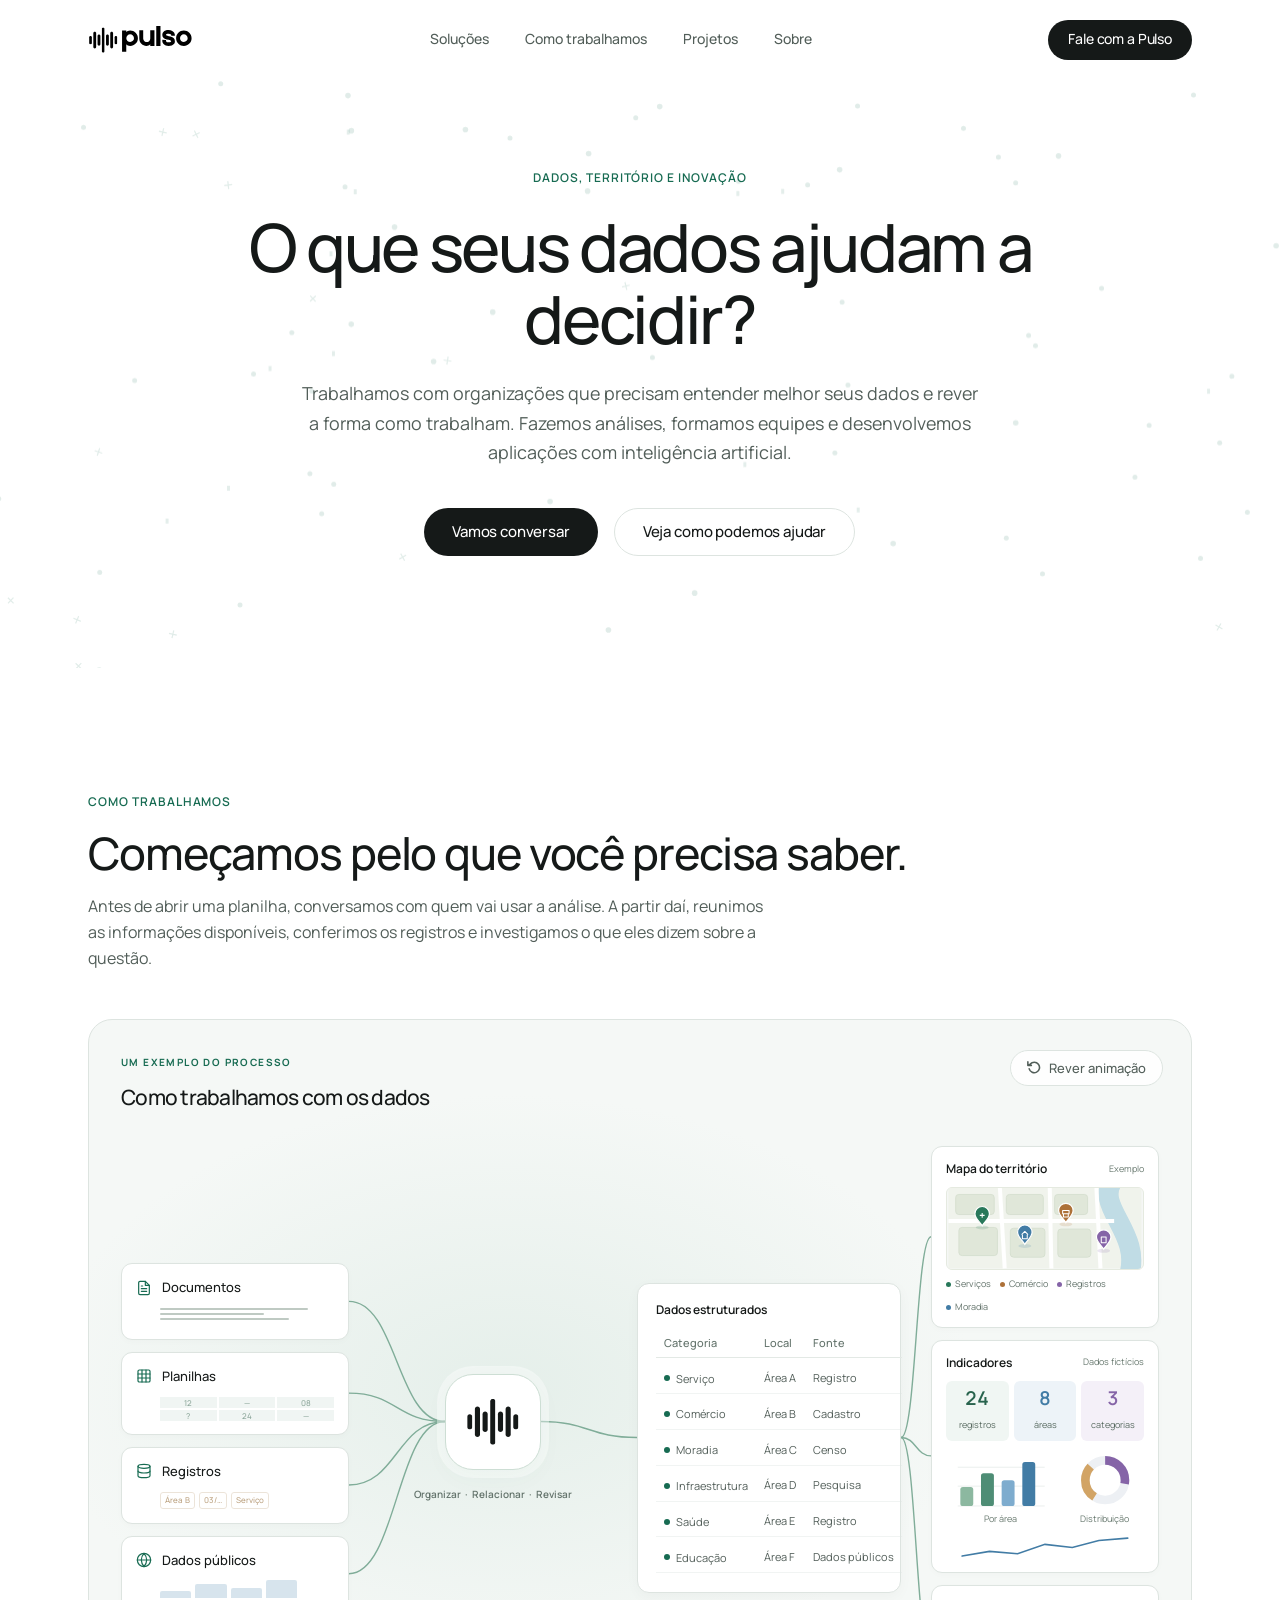
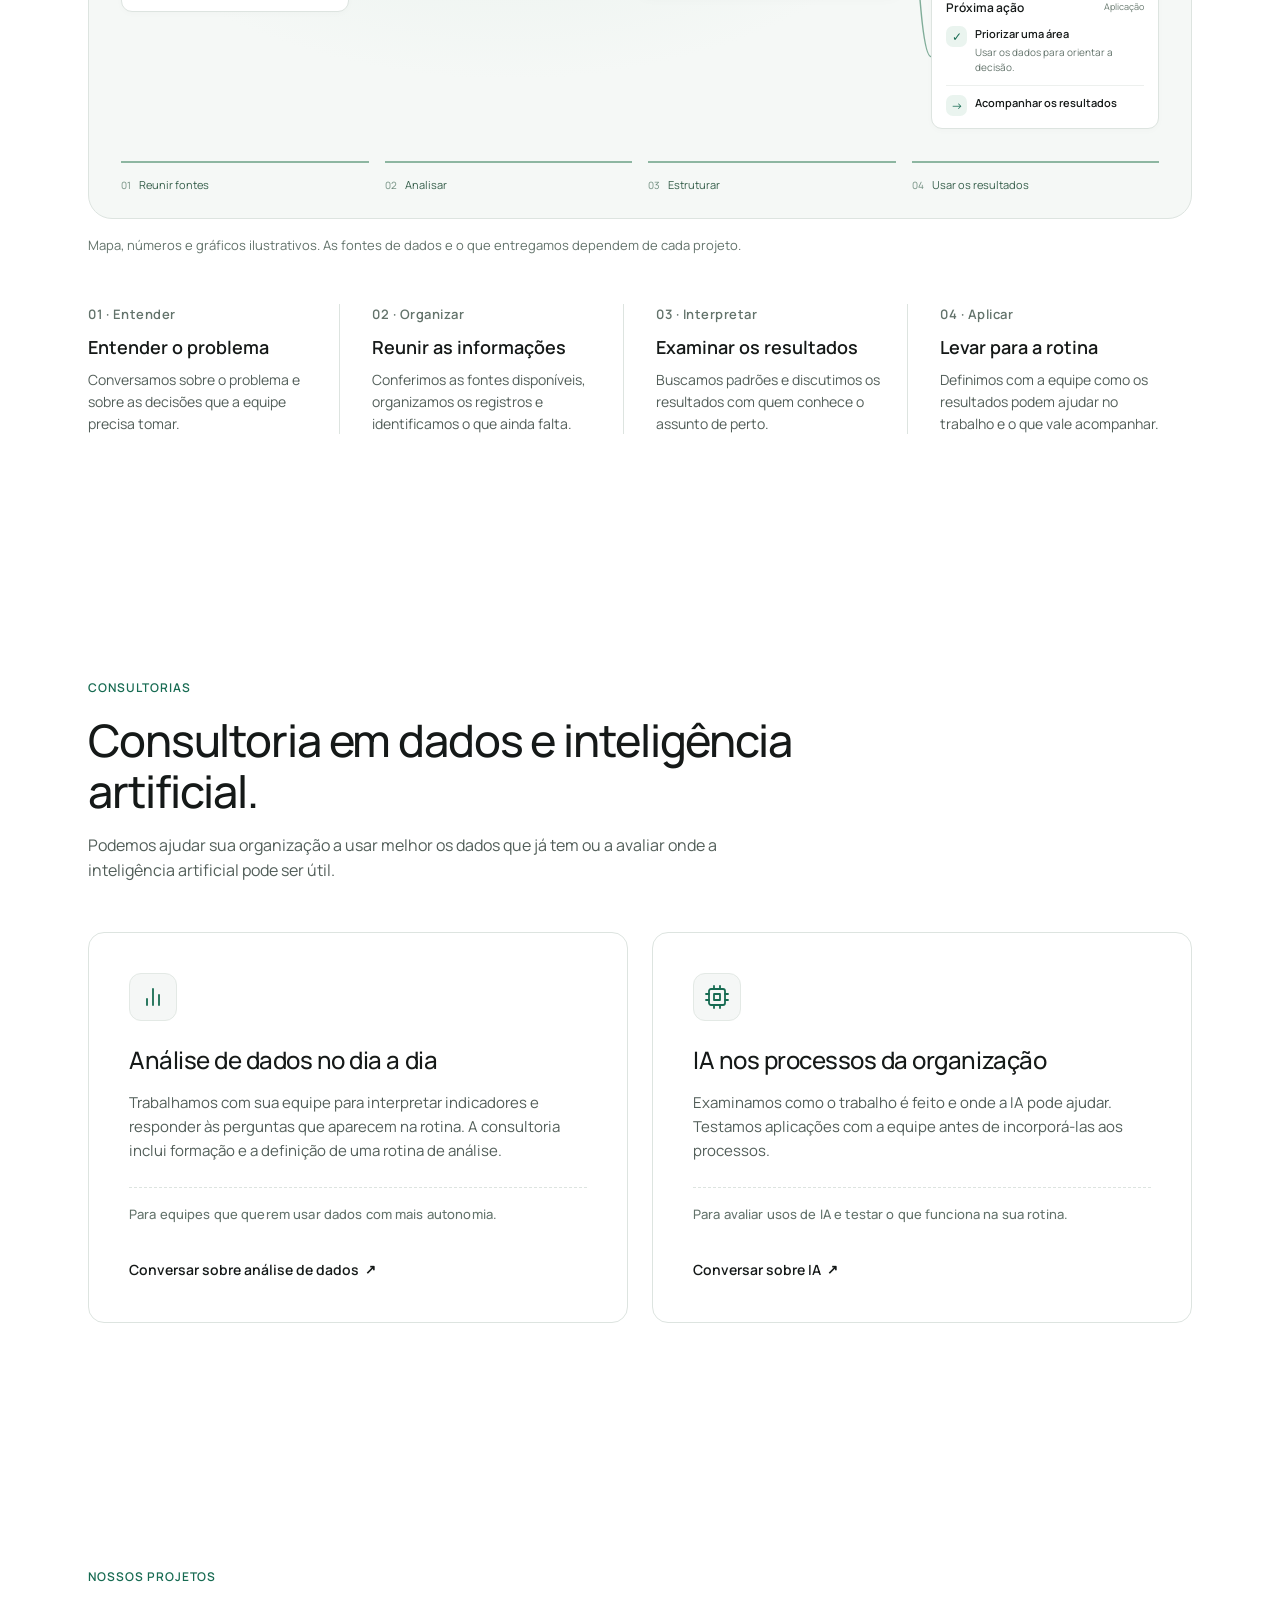
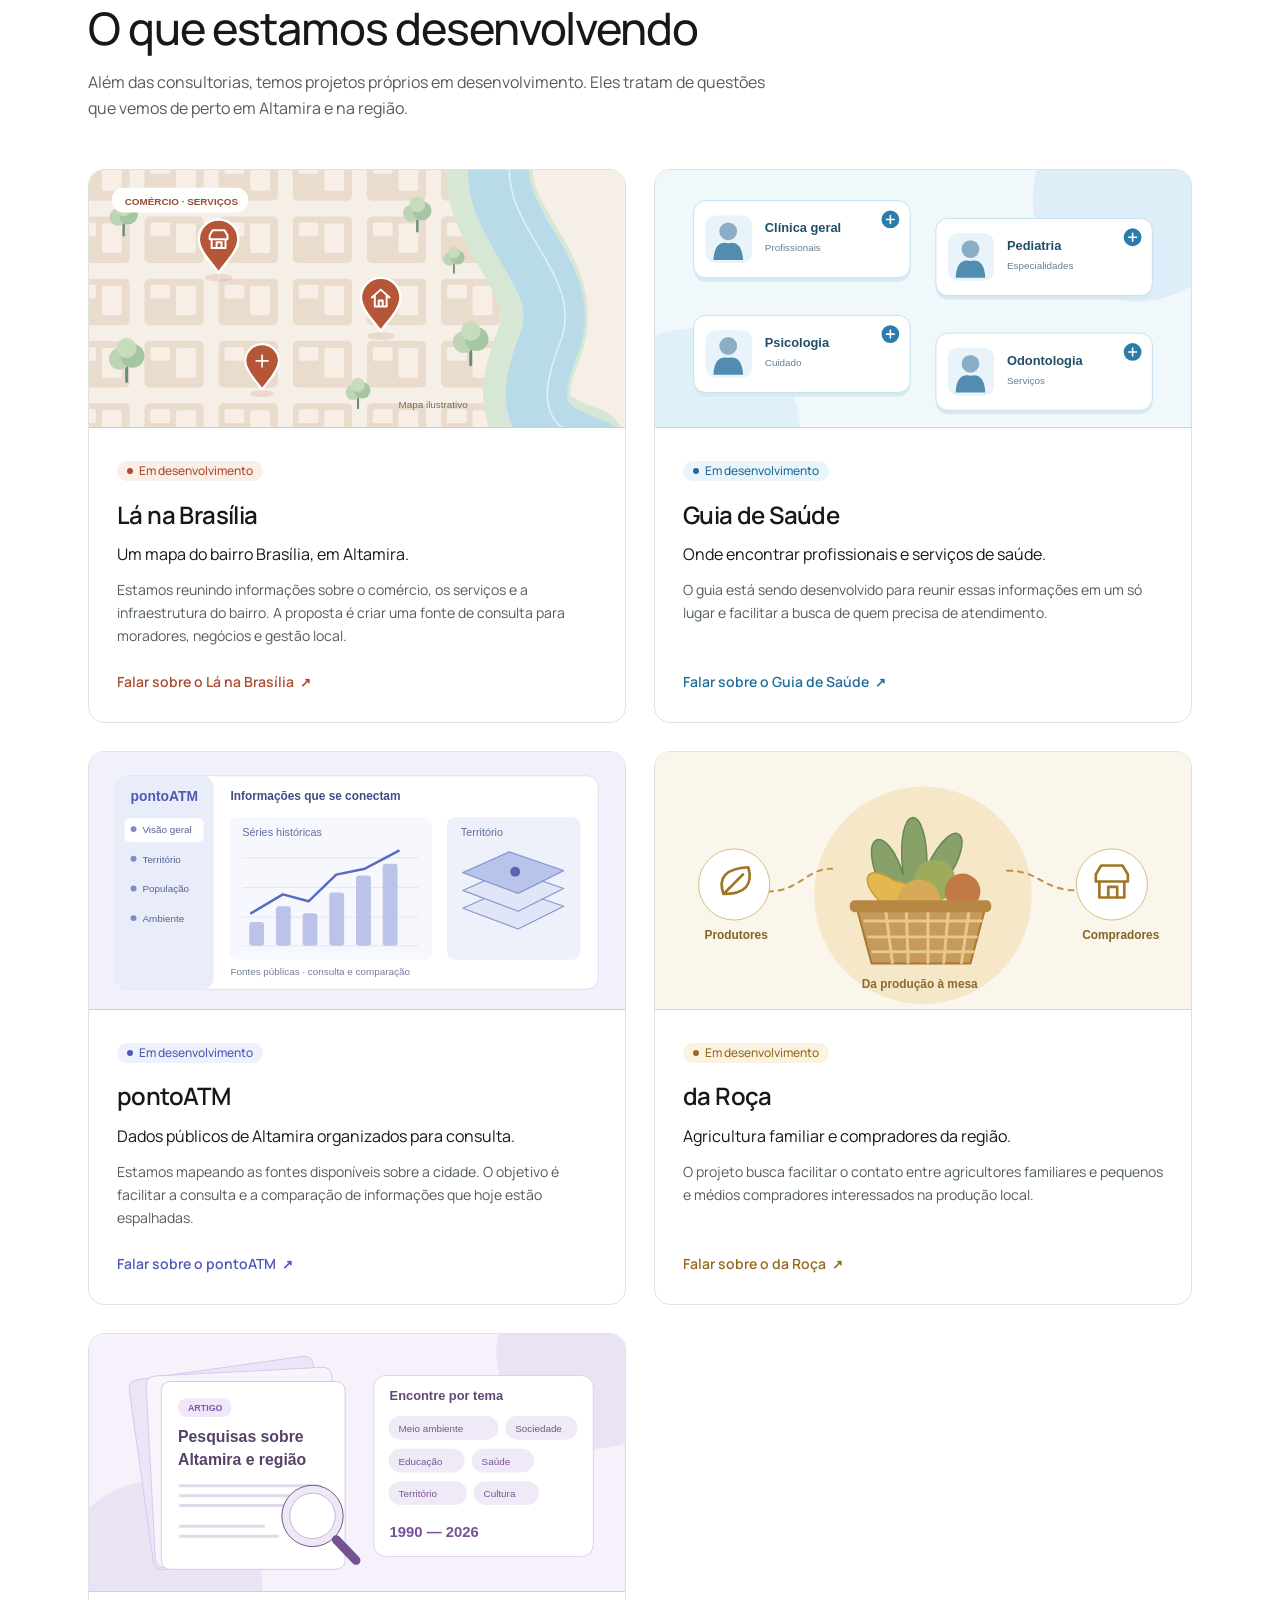
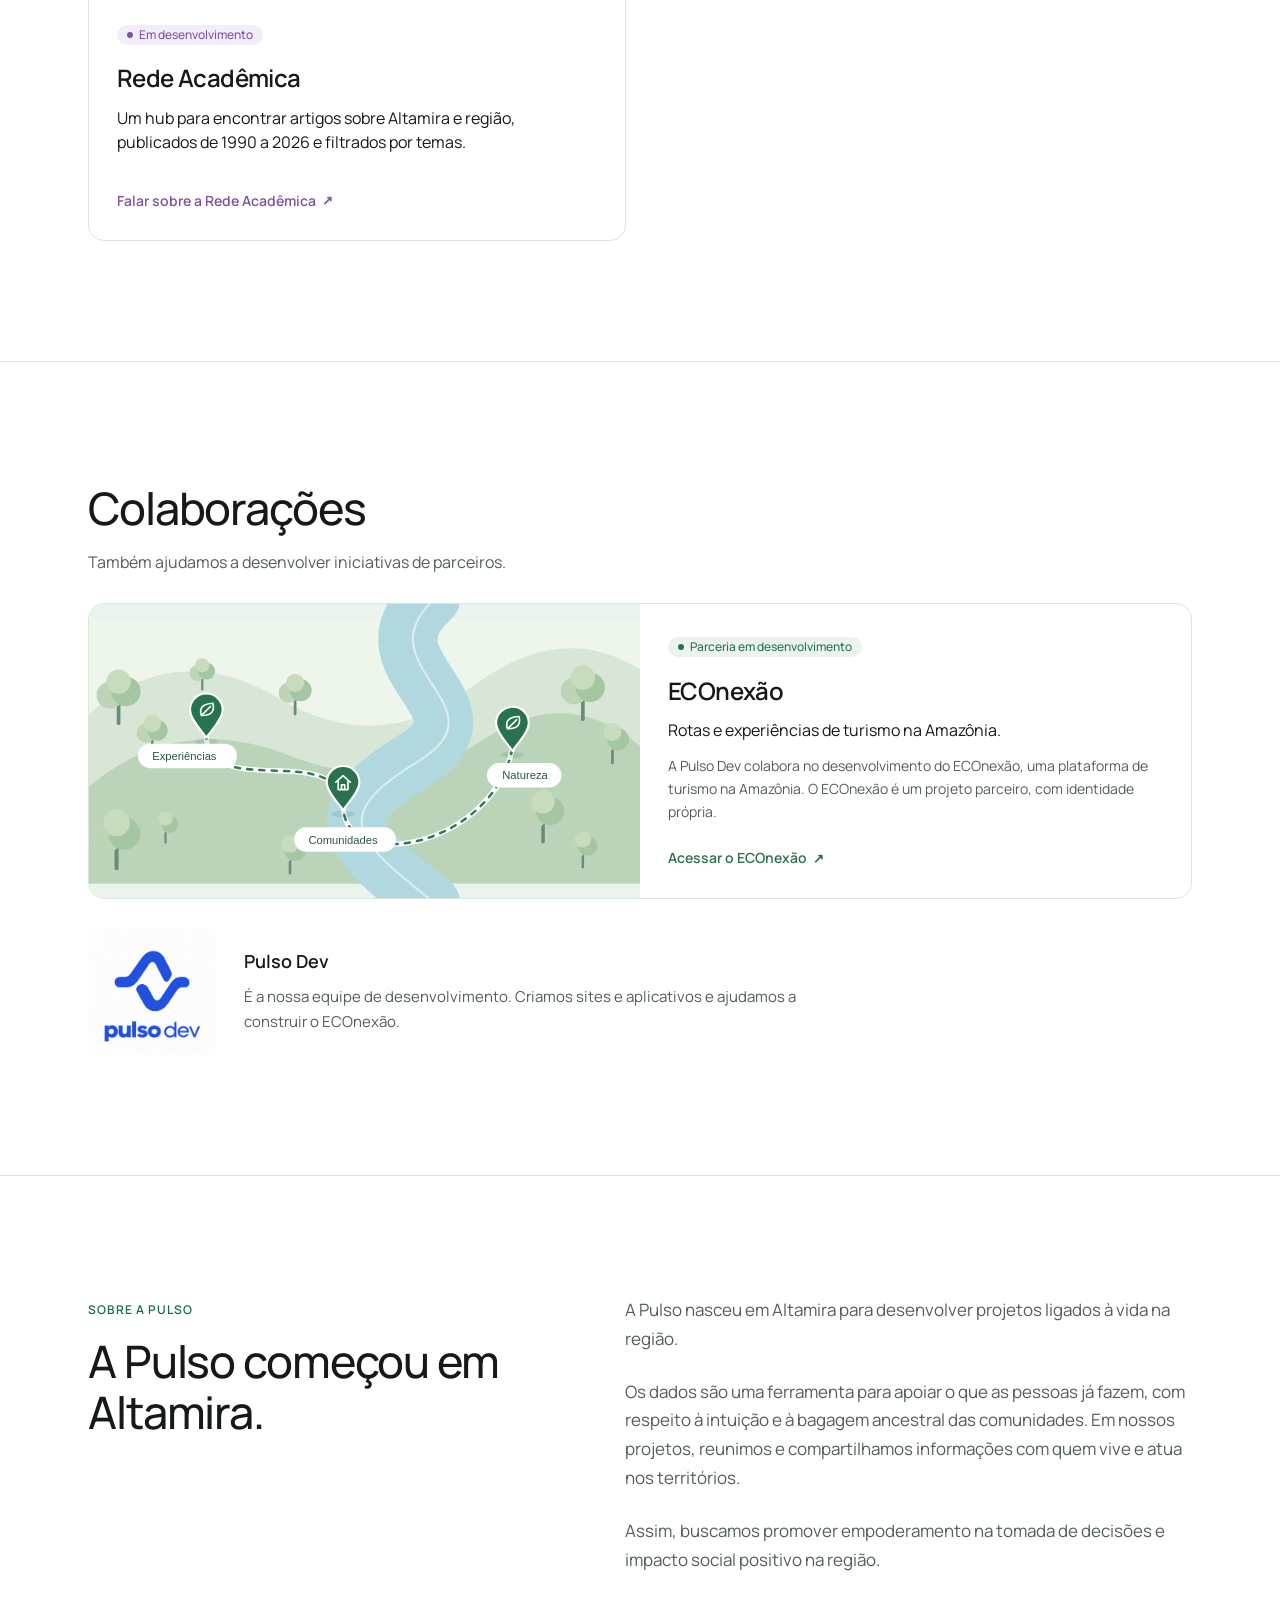
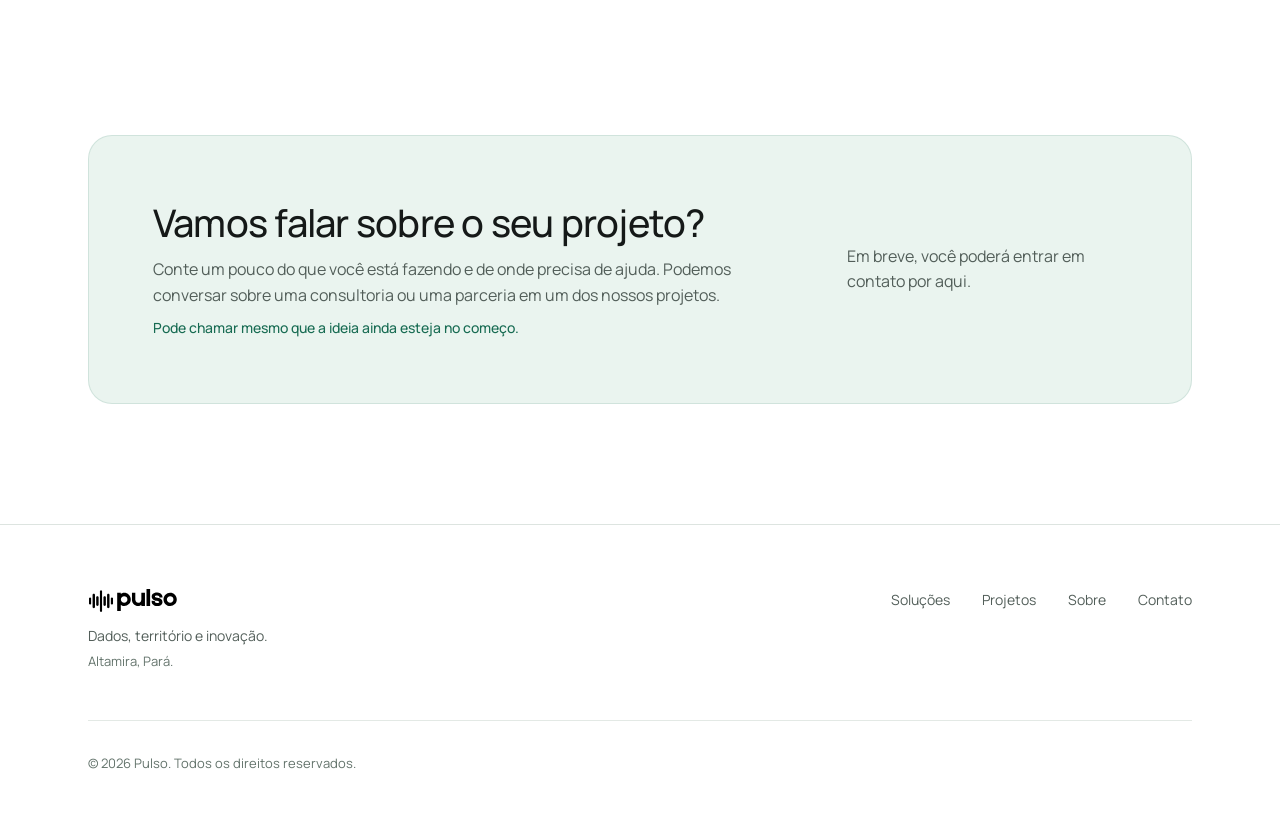
==== commit c18b40dd: "feat(animation): expande tabela para 6 linhas com blocos em branco e sincroniza fluxo" ====
--- a/index.html
+++ b/index.html
@@ -277,14 +277,88 @@
                   </thead>
                   <tbody>
                     <tr class="table-row">
-                      <td class="status-dot-cell"><span class="dot-green"></span> Serviço</td>
-                      <td>Área A</td>
-                      <td>Registro</td>
+                      <td class="status-dot-cell">
+                        <div class="row-blank-block" aria-hidden="true"><span class="blank-dot"></span><span class="blank-line blank-line-cat"></span></div>
+                        <div class="row-cell-content"><span class="dot-green"></span> Serviço</div>
+                      </td>
+                      <td>
+                        <div class="row-blank-block" aria-hidden="true"><span class="blank-line blank-line-loc"></span></div>
+                        <div class="row-cell-content">Área A</div>
+                      </td>
+                      <td>
+                        <div class="row-blank-block" aria-hidden="true"><span class="blank-line blank-line-src"></span></div>
+                        <div class="row-cell-content">Registro</div>
+                      </td>
                     </tr>
                     <tr class="table-row">
-                      <td class="status-dot-cell"><span class="dot-green"></span> Comércio</td>
-                      <td>Área B</td>
-                      <td>Cadastro</td>
+                      <td class="status-dot-cell">
+                        <div class="row-blank-block" aria-hidden="true"><span class="blank-dot"></span><span class="blank-line blank-line-cat"></span></div>
+                        <div class="row-cell-content"><span class="dot-green"></span> Comércio</div>
+                      </td>
+                      <td>
+                        <div class="row-blank-block" aria-hidden="true"><span class="blank-line blank-line-loc"></span></div>
+                        <div class="row-cell-content">Área B</div>
+                      </td>
+                      <td>
+                        <div class="row-blank-block" aria-hidden="true"><span class="blank-line blank-line-src"></span></div>
+                        <div class="row-cell-content">Cadastro</div>
+                      </td>
+                    </tr>
+                    <tr class="table-row">
+                      <td class="status-dot-cell">
+                        <div class="row-blank-block" aria-hidden="true"><span class="blank-dot"></span><span class="blank-line blank-line-cat"></span></div>
+                        <div class="row-cell-content"><span class="dot-green"></span> Moradia</div>
+                      </td>
+                      <td>
+                        <div class="row-blank-block" aria-hidden="true"><span class="blank-line blank-line-loc"></span></div>
+                        <div class="row-cell-content">Área C</div>
+                      </td>
+                      <td>
+                        <div class="row-blank-block" aria-hidden="true"><span class="blank-line blank-line-src"></span></div>
+                        <div class="row-cell-content">Censo</div>
+                      </td>
+                    </tr>
+                    <tr class="table-row">
+                      <td class="status-dot-cell">
+                        <div class="row-blank-block" aria-hidden="true"><span class="blank-dot"></span><span class="blank-line blank-line-cat"></span></div>
+                        <div class="row-cell-content"><span class="dot-green"></span> Infraestrutura</div>
+                      </td>
+                      <td>
+                        <div class="row-blank-block" aria-hidden="true"><span class="blank-line blank-line-loc"></span></div>
+                        <div class="row-cell-content">Área D</div>
+                      </td>
+                      <td>
+                        <div class="row-blank-block" aria-hidden="true"><span class="blank-line blank-line-src"></span></div>
+                        <div class="row-cell-content">Pesquisa</div>
+                      </td>
+                    </tr>
+                    <tr class="table-row">
+                      <td class="status-dot-cell">
+                        <div class="row-blank-block" aria-hidden="true"><span class="blank-dot"></span><span class="blank-line blank-line-cat"></span></div>
+                        <div class="row-cell-content"><span class="dot-green"></span> Saúde</div>
+                      </td>
+                      <td>
+                        <div class="row-blank-block" aria-hidden="true"><span class="blank-line blank-line-loc"></span></div>
+                        <div class="row-cell-content">Área E</div>
+                      </td>
+                      <td>
+                        <div class="row-blank-block" aria-hidden="true"><span class="blank-line blank-line-src"></span></div>
+                        <div class="row-cell-content">Registro</div>
+                      </td>
+                    </tr>
+                    <tr class="table-row">
+                      <td class="status-dot-cell">
+                        <div class="row-blank-block" aria-hidden="true"><span class="blank-dot"></span><span class="blank-line blank-line-cat"></span></div>
+                        <div class="row-cell-content"><span class="dot-green"></span> Educação</div>
+                      </td>
+                      <td>
+                        <div class="row-blank-block" aria-hidden="true"><span class="blank-line blank-line-loc"></span></div>
+                        <div class="row-cell-content">Área F</div>
+                      </td>
+                      <td>
+                        <div class="row-blank-block" aria-hidden="true"><span class="blank-line blank-line-src"></span></div>
+                        <div class="row-cell-content">Dados públicos</div>
+                      </td>
                     </tr>
                   </tbody>
                 </table>
@@ -537,7 +611,7 @@
 
           <article class="project-card project--pesquisa">
             <div class="project-visual" aria-hidden="true">
-              <svg xmlns="http://www.w3.org/2000/svg" viewBox="0 0 540 260" fill="none" color="#8052A5" aria-hidden="true" focusable="false" class="project-artwork"><rect x="0" y="0" width="540" height="260" rx="0" fill="#F6F1FB" stroke="none" /><circle cx="70" cy="252" r="104" fill="#EAE2F5" stroke="none" /><circle cx="509" cy="18" r="98" fill="#EAE2F5" stroke="none" /><g data-motion-part="article"><g transform="rotate(-8 155 130)"><rect x="51" y="32" width="188" height="194" rx="9" fill="#EDE5F7" stroke="#D8C8EB" /></g></g><g data-motion-part="article"><g transform="rotate(-3 155 130)"><rect x="61" y="38" width="188" height="194" rx="9" fill="#F8F4FC" stroke="#D8C8EB" /></g></g><rect x="72" y="48" width="186" height="190" rx="9" fill="#FFFFFF" stroke="#D8C8EB" /><rect x="89" y="65" width="54" height="19" rx="9" fill="#F0E8F8" stroke="none" /><text x="99" y="78" font-family="Arial, sans-serif" font-size="9" fill="#8553AC" font-weight="700">ARTIGO</text><text x="89" y="109" font-family="Arial, sans-serif" font-size="16" fill="#564268" font-weight="700">Pesquisas sobre</text><text x="89" y="132" font-family="Arial, sans-serif" font-size="16" fill="#564268" font-weight="700">Altamira e região</text><rect x="90" y="152" width="144" height="3" rx="1" fill="#E2DAEB" stroke="none" /><rect x="90" y="162" width="126" height="3" rx="1" fill="#E2DAEB" stroke="none" /><rect x="90" y="172" width="138" height="3" rx="1" fill="#E2DAEB" stroke="none" /><rect x="90" y="193" width="87" height="3" rx="1" fill="#E2DAEB" stroke="none" /><rect x="90" y="203" width="101" height="3" rx="1" fill="#E2DAEB" stroke="none" /><circle cx="225" cy="184" r="31" fill="#EEE8F7" stroke="#75528D" /><circle cx="225" cy="184" r="23" fill="white" stroke="#C8B6D9" /><path d="M 249 208 L 269 229" fill="none" stroke="#75528D" stroke-width="9" stroke-linecap="round" stroke-linejoin="round" /><rect x="287" y="42" width="222" height="183" rx="12" fill="#FFFFFF" stroke="#DFD1EC" /><text x="303" y="67" font-family="Arial, sans-serif" font-size="13" fill="#614776" font-weight="700">Encontre por tema</text><rect x="302" y="83" width="111" height="24" rx="12" fill="#F0E9F7" stroke="none" /><text x="312" y="99" font-family="Arial, sans-serif" font-size="10" fill="#775590" font-weight="400">Meio ambiente</text><rect x="420" y="83" width="73" height="24" rx="12" fill="#F0E9F7" stroke="none" /><text x="430" y="99" font-family="Arial, sans-serif" font-size="10" fill="#775590" font-weight="400">Sociedade</text><rect x="302" y="116" width="77" height="24" rx="12" fill="#F0E9F7" stroke="none" /><text x="312" y="132" font-family="Arial, sans-serif" font-size="10" fill="#775590" font-weight="400">Educação</text><rect x="386" y="116" width="63" height="24" rx="12" fill="#F0E9F7" stroke="none" /><text x="396" y="132" font-family="Arial, sans-serif" font-size="10" fill="#775590" font-weight="400">Saúde</text><rect x="302" y="149" width="79" height="24" rx="12" fill="#F0E9F7" stroke="none" /><text x="312" y="165" font-family="Arial, sans-serif" font-size="10" fill="#775590" font-weight="400">Território</text><rect x="388" y="149" width="66" height="24" rx="12" fill="#F0E9F7" stroke="none" /><text x="398" y="165" font-family="Arial, sans-serif" font-size="10" fill="#775590" font-weight="400">Cultura</text><text x="303" y="205" font-family="Arial, sans-serif" font-size="15" fill="#78509A" font-weight="700">1990 — 2026</text></svg>
+              <svg xmlns="http://www.w3.org/2000/svg" viewBox="0 0 540 260" fill="none" color="#8052A5" aria-hidden="true" focusable="false" class="project-artwork"><rect x="0" y="0" width="540" height="260" rx="0" fill="#F6F1FB" stroke="none" /><circle cx="70" cy="252" r="104" fill="#EAE2F5" stroke="none" /><circle cx="509" cy="18" r="98" fill="#EAE2F5" stroke="none" /><g data-motion-part="sheet-back"><g transform="rotate(-8 155 130)"><rect x="51" y="32" width="188" height="194" rx="9" fill="#EDE5F7" stroke="#D8C8EB" /></g></g><g data-motion-part="sheet-mid"><g transform="rotate(-3 155 130)"><rect x="61" y="38" width="188" height="194" rx="9" fill="#F8F4FC" stroke="#D8C8EB" /></g></g><g data-motion-part="paper"><rect x="72" y="48" width="186" height="190" rx="9" fill="#FFFFFF" stroke="#D8C8EB" /><rect x="89" y="65" width="54" height="19" rx="9" fill="#F0E8F8" stroke="none" /><text x="99" y="78" font-family="Arial, sans-serif" font-size="9" fill="#8553AC" font-weight="700">ARTIGO</text><text x="89" y="109" font-family="Arial, sans-serif" font-size="16" fill="#564268" font-weight="700">Pesquisas sobre</text><text x="89" y="132" font-family="Arial, sans-serif" font-size="16" fill="#564268" font-weight="700">Altamira e região</text><rect x="90" y="152" width="144" height="3" rx="1" fill="#E2DAEB" stroke="none" /><rect x="90" y="162" width="126" height="3" rx="1" fill="#E2DAEB" stroke="none" /><rect x="90" y="172" width="138" height="3" rx="1" fill="#E2DAEB" stroke="none" /><rect x="90" y="193" width="87" height="3" rx="1" fill="#E2DAEB" stroke="none" /><rect x="90" y="203" width="101" height="3" rx="1" fill="#E2DAEB" stroke="none" /></g><g data-motion-part="lens"><circle cx="225" cy="184" r="31" fill="#EEE8F7" stroke="#75528D" /><circle cx="225" cy="184" r="23" fill="white" stroke="#C8B6D9" /><path d="M 249 208 L 269 229" fill="none" stroke="#75528D" stroke-width="9" stroke-linecap="round" stroke-linejoin="round" /></g><rect x="287" y="42" width="222" height="183" rx="12" fill="#FFFFFF" stroke="#DFD1EC" /><text x="303" y="67" font-family="Arial, sans-serif" font-size="13" fill="#614776" font-weight="700">Encontre por tema</text><g data-motion-part="tag"><rect x="302" y="83" width="111" height="24" rx="12" fill="#F0E9F7" stroke="none" /><text x="312" y="99" font-family="Arial, sans-serif" font-size="10" fill="#775590" font-weight="400">Meio ambiente</text></g><g data-motion-part="tag"><rect x="420" y="83" width="73" height="24" rx="12" fill="#F0E9F7" stroke="none" /><text x="430" y="99" font-family="Arial, sans-serif" font-size="10" fill="#775590" font-weight="400">Sociedade</text></g><g data-motion-part="tag"><rect x="302" y="116" width="77" height="24" rx="12" fill="#F0E9F7" stroke="none" /><text x="312" y="132" font-family="Arial, sans-serif" font-size="10" fill="#775590" font-weight="400">Educação</text></g><g data-motion-part="tag"><rect x="386" y="116" width="63" height="24" rx="12" fill="#F0E9F7" stroke="none" /><text x="396" y="132" font-family="Arial, sans-serif" font-size="10" fill="#775590" font-weight="400">Saúde</text></g><g data-motion-part="tag"><rect x="302" y="149" width="79" height="24" rx="12" fill="#F0E9F7" stroke="none" /><text x="312" y="165" font-family="Arial, sans-serif" font-size="10" fill="#775590" font-weight="400">Território</text></g><g data-motion-part="tag"><rect x="388" y="149" width="66" height="24" rx="12" fill="#F0E9F7" stroke="none" /><text x="398" y="165" font-family="Arial, sans-serif" font-size="10" fill="#775590" font-weight="400">Cultura</text></g><g data-motion-part="tag"><text x="303" y="205" font-family="Arial, sans-serif" font-size="15" fill="#78509A" font-weight="700">1990 — 2026</text></g></svg>
             </div>
             <div class="project-info">
               <div class="project-meta"><span class="status-badge">Em desenvolvimento</span></div>
@@ -594,10 +668,13 @@
           </div>
           <div class="about-col-right">
             <p>
-              Raíssa Rocha e Bruno Darwich criaram a Pulso em Altamira, no Pará, para trabalhar com análise de dados e desenvolver projetos ligados à vida na região.
+              A Pulso nasceu em Altamira para desenvolver projetos ligados à vida na região.
             </p>
             <p>
-              Esse interesse aparece nos nossos projetos sobre a cidade e também nas consultorias. Ao analisar um problema, levamos em conta o que as pessoas que lidam com ele todos os dias têm a dizer.
+              Os dados são uma ferramenta para apoiar o que as pessoas já fazem, com respeito à intuição e à bagagem ancestral das comunidades. Em nossos projetos, reunimos e compartilhamos informações com quem vive e atua nos territórios.
+            </p>
+            <p>
+              Assim, buscamos promover empoderamento na tomada de decisões e impacto social positivo na região.
             </p>
           </div>
         </div>
--- a/styles/animation.css
+++ b/styles/animation.css
@@ -228,7 +228,8 @@
 
 .structured-table {
   width: 100%;
-  border-collapse: collapse;
+  border-collapse: separate;
+  border-spacing: 0 3px;
   font-size: 0.6875rem;
 }
 
@@ -236,21 +237,26 @@
   text-align: left;
   font-weight: 500;
   color: var(--color-text-muted);
-  padding-bottom: 8px;
+  padding: 0 8px 6px;
   border-bottom: 1px solid var(--color-border-subtle);
 }
 
 .structured-table td {
-  padding-top: 8px;
-  padding-bottom: 8px;
+  padding: 6px 8px;
   color: var(--color-text-secondary);
+  border-top: 1px solid transparent;
   border-bottom: 1px solid rgba(221, 228, 224, 0.4);
+  position: relative;
+  vertical-align: middle;
+  transition: background-color 0.25s var(--ease-smooth),
+              border-color 0.25s var(--ease-smooth);
 }
 
 .table-row {
   opacity: 1;
   transform: none;
-  transition: opacity 0.5s var(--ease-smooth), transform 0.5s var(--ease-smooth);
+  transition: opacity 0.35s var(--ease-smooth),
+              transform 0.35s var(--ease-smooth);
 }
 
 .table-row.is-visible {
@@ -259,9 +265,18 @@
 }
 
 .status-dot-cell {
-  display: flex;
+  position: relative;
+}
+
+.row-cell-content {
+  display: inline-flex;
   align-items: center;
   gap: 6px;
+  white-space: nowrap;
+  opacity: 1;
+  transform: none;
+  transition: opacity 0.25s var(--ease-smooth),
+              transform 0.25s var(--ease-smooth);
 }
 
 .dot-green {
@@ -270,6 +285,54 @@
   height: 6px;
   border-radius: 50%;
   background-color: var(--color-accent);
+  flex-shrink: 0;
+}
+
+/* Bloco em branco: container e elementos visuais de recepção de dados */
+.row-blank-block {
+  position: absolute;
+  top: 50%;
+  left: 8px;
+  right: 8px;
+  transform: translateY(-50%);
+  display: flex;
+  align-items: center;
+  gap: 6px;
+  opacity: 0;
+  pointer-events: none;
+  transition: opacity 0.2s var(--ease-smooth);
+}
+
+.blank-dot {
+  display: inline-block;
+  width: 6px;
+  height: 6px;
+  border-radius: 50%;
+  background-color: rgba(23, 107, 82, 0.22);
+  flex-shrink: 0;
+}
+
+.blank-line {
+  display: inline-block;
+  height: 7px;
+  border-radius: 3px;
+  background-color: rgba(212, 225, 218, 0.8);
+  animation: blankPulse 1.2s ease-in-out infinite alternate;
+}
+
+.blank-line-cat { width: 52px; }
+.blank-line-loc { width: 40px; }
+.blank-line-src { width: 46px; }
+
+@keyframes blankPulse {
+  0% { opacity: 0.5; }
+  100% { opacity: 0.95; }
+}
+
+@keyframes dotPop {
+  0% { transform: scale(0); opacity: 0; }
+  60% { transform: scale(1.35); }
+  100% { transform: scale(1); opacity: 1; }
 }
 
 /* --------------------------------------------------------------------------
@@ -458,7 +521,6 @@
 .stage-controls:has([hidden]) { display: none; }
 .stage-bar { transform-box: fill-box; }
 .floating-frag { display: none; }
-.is-animating .table-row:not(.is-visible),
 .is-animating .output-card:not(.is-visible) { opacity: .55; }
 .is-animating .output-card:not(.is-visible) .chart-bar { height: 0; }
 @media (min-width: 1001px) {
@@ -567,7 +629,63 @@
 .pulse-steps-legend { font-size: 10px; letter-spacing: 0; gap: 4px; }
 .zone-structured-table { transition: border-color .4s, box-shadow .4s; }
 .zone-structured-table.is-receiving { border-color: #72a58e; box-shadow: 0 5px 24px #176b5212; }
-.is-animating .table-row:not(.is-visible) { opacity: .16; transform: translateY(5px); }
+.is-animating .table-row:not(.is-visible) {
+  opacity: 0;
+  transform: translateY(6px);
+  pointer-events: none;
+}
+
+/* Bloco em branco ativo aguardando preenchimento da linha */
+.is-animating .table-row.is-blank {
+  opacity: 1;
+  transform: translateY(0);
+}
+.is-animating .table-row.is-blank td {
+  background-color: #F8FBFA;
+  border-top: 1px dashed rgba(23, 107, 82, 0.38);
+  border-bottom: 1px dashed rgba(23, 107, 82, 0.38);
+}
+.is-animating .table-row.is-blank td:first-child {
+  border-left: 1px dashed rgba(23, 107, 82, 0.38);
+  border-top-left-radius: 6px;
+  border-bottom-left-radius: 6px;
+}
+.is-animating .table-row.is-blank td:last-child {
+  border-right: 1px dashed rgba(23, 107, 82, 0.38);
+  border-top-right-radius: 6px;
+  border-bottom-right-radius: 6px;
+}
+.is-animating .table-row.is-blank .row-blank-block {
+  opacity: 1;
+}
+.is-animating .table-row.is-blank .row-cell-content {
+  opacity: 0;
+  transform: translateY(4px);
+}
+
+/* Linha preenchida com os dados estruturados */
+.is-animating .table-row.is-filled {
+  opacity: 1;
+  transform: translateY(0);
+}
+.is-animating .table-row.is-filled td {
+  background-color: transparent;
+  border-top: 1px solid transparent;
+  border-bottom: 1px solid rgba(221, 228, 224, 0.4);
+  border-left: none;
+  border-right: none;
+  border-radius: 0;
+}
+.is-animating .table-row.is-filled .row-blank-block {
+  opacity: 0;
+}
+.is-animating .table-row.is-filled .row-cell-content {
+  opacity: 1;
+  transform: translateY(0);
+}
+.is-animating .table-row.is-filled .dot-green {
+  animation: dotPop 0.38s cubic-bezier(0.175, 0.885, 0.32, 1.275);
+}
 .is-animating .output-card:not(.is-visible) { opacity: .38; transform: none; }
 .output-card.is-arriving { border-color: #72a58e; box-shadow: 0 4px 20px #176b5212; }
 .output-card { transition: opacity .5s, border-color .4s, box-shadow .4s; }
@@ -649,6 +767,10 @@
 .project-artwork [data-motion-part="bar"] {
   transform-box: fill-box;
   transform-origin: center bottom;
+}
+.project-artwork [data-motion-part="lens"] {
+  transform-box: fill-box;
+  transform-origin: 40% 40%;
 }
 .project-card {
   transition: transform 320ms var(--ease-smooth), border-color 240ms ease, box-shadow 320ms ease;
